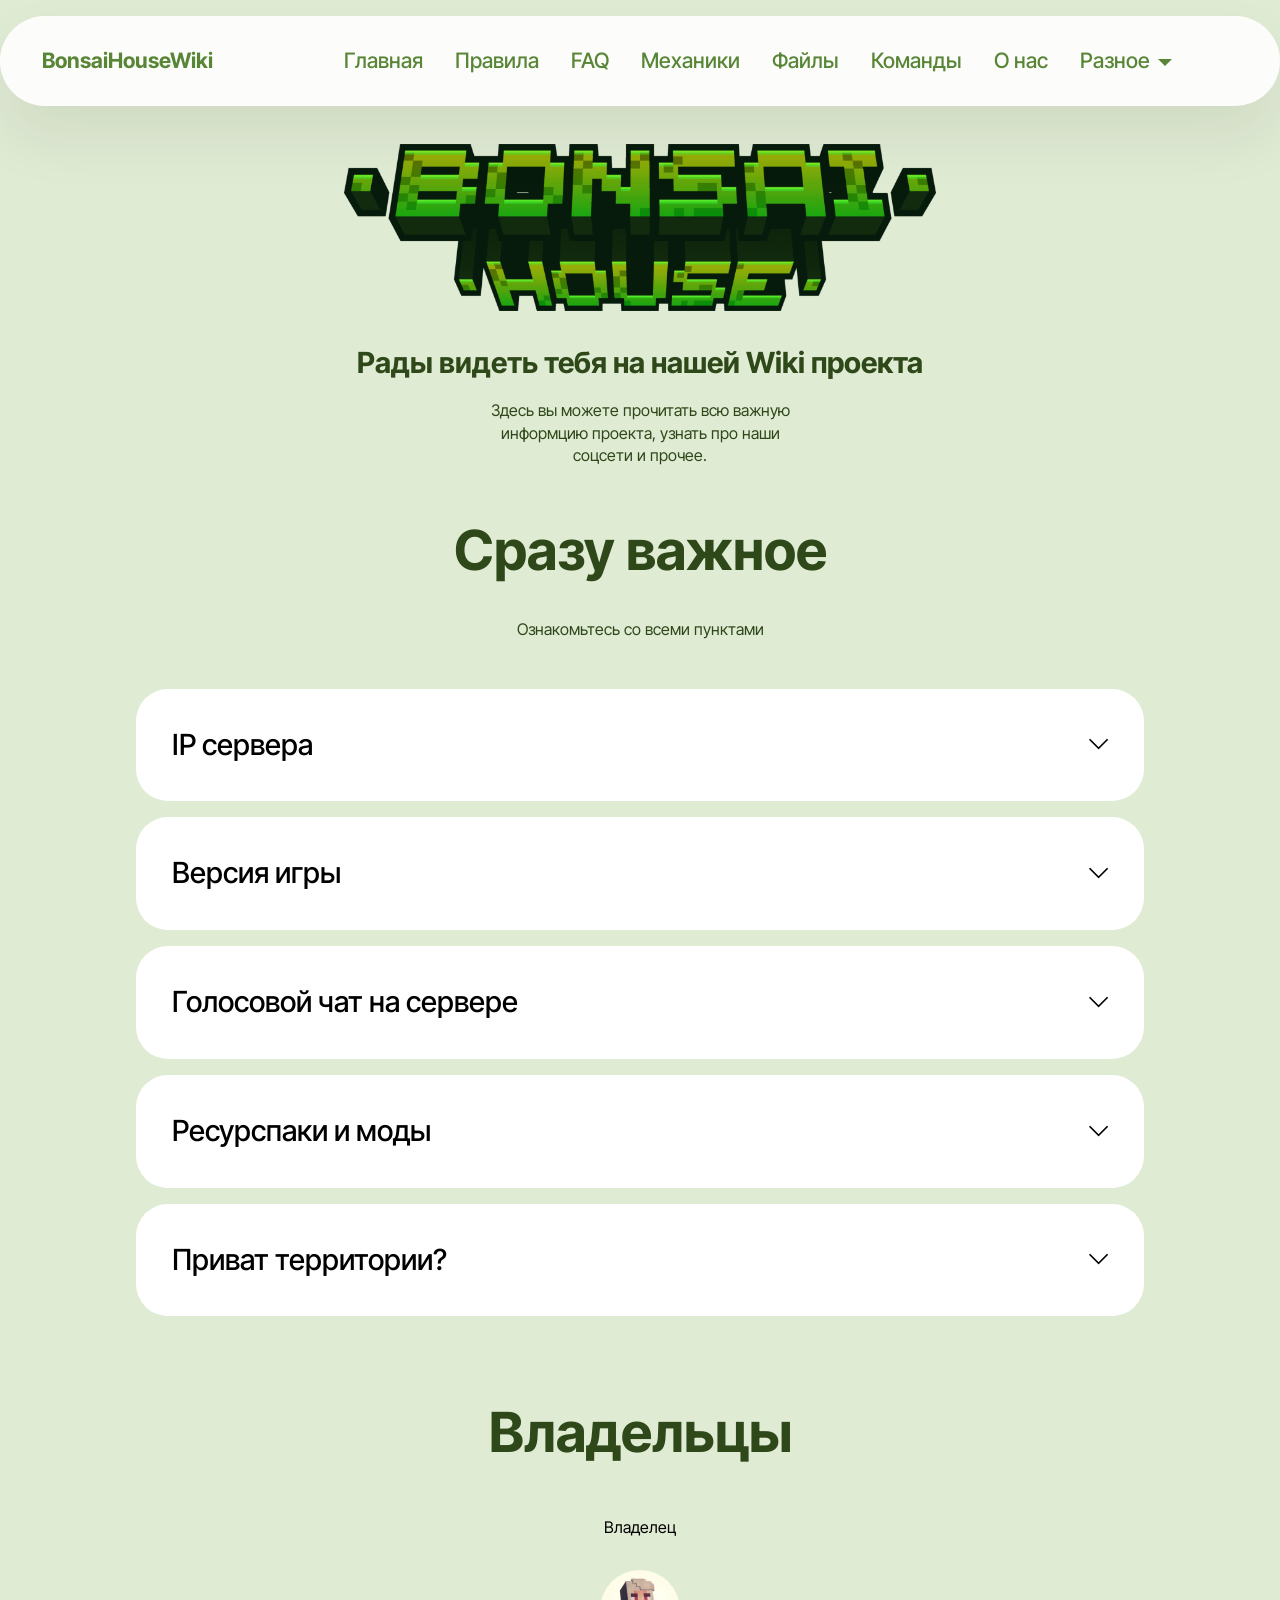
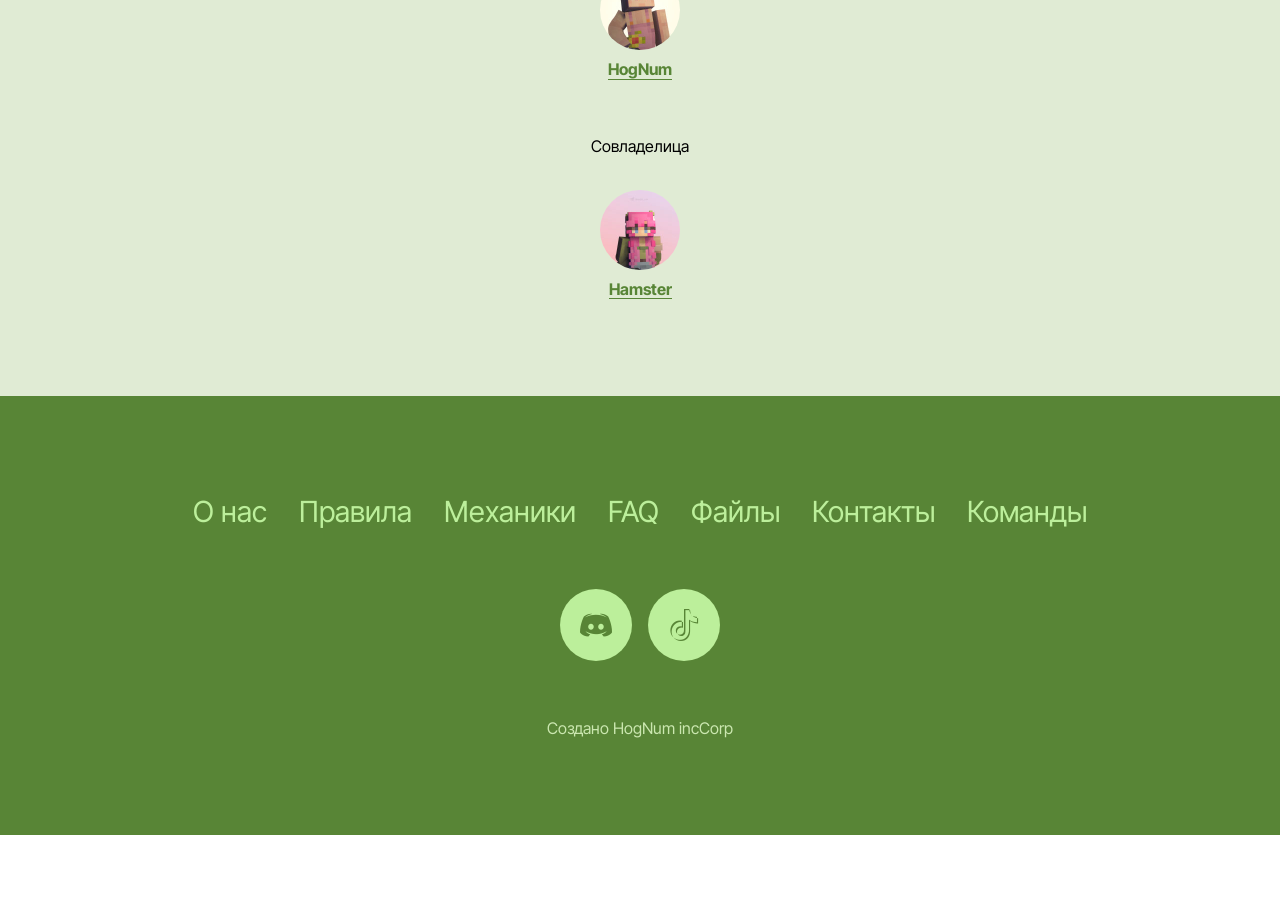
==== index.html @ 25e464c4 "Add files via upload Сайт версия 3.0" ====
<!DOCTYPE html>
<html  >
<head>
  <!-- Site made with Mobirise Website Builder v6.1.12, https://mobirise.com -->
  <meta charset="UTF-8">
  <meta http-equiv="X-UA-Compatible" content="IE=edge">
  <meta name="generator" content="Mobirise v6.1.12, mobirise.com">
  <meta name="viewport" content="width=device-width, initial-scale=1, minimum-scale=1">
  <link rel="shortcut icon" href="assets/images/bh20server20logo-128x128.png" type="image/x-icon">
  <meta name="description" content="">
  
  
  <title>Home</title>
  <link rel="stylesheet" href="assets/web/assets/mobirise-icons2/mobirise2.css">
  <link rel="stylesheet" href="assets/bootstrap/css/bootstrap.min.css">
  <link rel="stylesheet" href="assets/animatecss/animate.css">
  <link rel="stylesheet" href="assets/dropdown/css/style.css">
  <link rel="stylesheet" href="assets/socicon/css/styles.css">
  <link rel="stylesheet" href="assets/theme/css/style.css">
  <link rel="preload" href="https://fonts.googleapis.com/css?family=Inter+Tight:100,200,300,400,500,600,700,800,900,100i,200i,300i,400i,500i,600i,700i,800i,900i&display=swap" as="style" onload="this.onload=null;this.rel='stylesheet'">
  <noscript><link rel="stylesheet" href="https://fonts.googleapis.com/css?family=Inter+Tight:100,200,300,400,500,600,700,800,900,100i,200i,300i,400i,500i,600i,700i,800i,900i&display=swap"></noscript>
  <link rel="preload" as="style" href="assets/mobirise/css/mbr-additional.css?v=e9qhXJ"><link rel="stylesheet" href="assets/mobirise/css/mbr-additional.css?v=e9qhXJ" type="text/css">

  
  
  
</head>
<body>
  
  <section data-bs-version="5.1" class="menu menu2 cid-tJS6tZXiPa" once="menu" id="menu02-0">
	

	<nav class="navbar navbar-dropdown navbar-fixed-top navbar-expand-lg">
		<div class="container">
			<div class="navbar-brand">
				
				<span class="navbar-caption-wrap"><a class="navbar-caption text-primary display-4" href="index.html#header05-1">BonsaiHouseWiki</a></span>
			</div>
			<button class="navbar-toggler" type="button" data-toggle="collapse" data-bs-toggle="collapse" data-target="#navbarSupportedContent" data-bs-target="#navbarSupportedContent" aria-controls="navbarNavAltMarkup" aria-expanded="false" aria-label="Toggle navigation">
				<div class="hamburger">
					<span></span>
					<span></span>
					<span></span>
					<span></span>
				</div>
			</button>
			<div class="collapse navbar-collapse" id="navbarSupportedContent">
				<ul class="navbar-nav nav-dropdown nav-right" data-app-modern-menu="true"><li class="nav-item">
						<a class="nav-link link text-primary display-4" href="index.html">Главная</a>
					</li><li class="nav-item"><a class="nav-link link text-primary display-4" href="page1.html">Правила</a></li><li class="nav-item"><a class="nav-link link text-primary display-4" href="page5.html">FAQ</a></li><li class="nav-item"><a class="nav-link link text-primary display-4" href="page8.html">Механики</a></li><li class="nav-item"><a class="nav-link link text-primary display-4" href="page4.html">Файлы</a></li><li class="nav-item"><a class="nav-link link text-primary display-4" href="page7.html">Команды</a></li><li class="nav-item"><a class="nav-link link text-primary display-4" href="page2.html">О нас</a></li><li class="nav-item dropdown"><a class="nav-link link text-primary dropdown-toggle display-4" href="page2.html" data-toggle="dropdown-submenu" data-bs-toggle="dropdown" data-bs-auto-close="outside" aria-expanded="false">Разное</a><div class="dropdown-menu" aria-labelledby="dropdown-674"><a class="text-primary dropdown-item display-4" href="page9.html">Инструкции</a><a class="text-primary dropdown-item display-4" href="page2.html#clients03-3t">Администрация</a></div></li></ul>
				
				
			</div>
		</div>
	</nav>
</section>

<section data-bs-version="5.1" class="image01 cid-voXVeNyEOQ" id="image01-27">
  

  
  

  <div class="container">
    <div class="row justify-content-center">
      <div class="col-12 col-lg-6">
        <div class="image-wrapper mb-4">
          <img class="w-100" src="assets/images/2minecraft-title-1916x539.png" alt="Mobirise Website Builder">
        </div>
        <h4 class="mbr-description mbr-fonts-style mb-3 align-center display-5">
          <strong>Рады видеть тебя на нашей Wiki проекта</strong></h4>
        <p class="mbr-description mbr-fonts-style mb-0 align-center display-7">Здесь вы можете прочитать всю важную<br>информцию проекта, узнать про наши<br>соцсети и прочее.</p>
      </div>
    </div>
  </div>
</section>

<section data-bs-version="5.1" class="list1 cid-voXYqlZbqD" id="list01-2i">	
    
	
	<div class="container">
		<div class="row justify-content-center">
			<div class="col-12 col-md-12 col-lg-10 m-auto">
				<div class="content">
					<div class="row justify-content-center mb-5">
						<div class="col-12 content-head">
							<div class="mbr-section-head">
								<h4 class="mbr-section-title mbr-fonts-style align-center mb-0 display-2">
									<strong>Сразу важное</strong></h4>
								<h5 class="mbr-section-subtitle mbr-fonts-style align-center mt-4 mb-0 display-7">
									Ознакомьтесь со всеми пунктами</h5>
							</div>
						</div>
					</div>
					<div id="bootstrap-accordion_2" class="panel-group accordionStyles accordion" role="tablist" aria-multiselectable="true">
						<div class="card">
							<div class="card-header" role="tab" id="headingOne">
								<a role="button" class="panel-title collapsed" data-toggle="collapse" data-bs-toggle="collapse" data-core="" href="#collapse1_2" aria-expanded="false" aria-controls="collapse1">
									<h6 class="panel-title-edit mbr-semibold mbr-fonts-style mb-0 display-5">IP сервера</h6>
									<span class="sign mbr-iconfont mobi-mbri-arrow-down"></span>
								</a>
							</div>
							<div id="collapse1_2" class="panel-collapse noScroll collapse" role="tabpanel" aria-labelledby="headingOne" data-parent="#accordion" data-bs-parent="#bootstrap-accordion_2">
								<div class="panel-body">
									<p class="mbr-fonts-style panel-text display-7">bonsai.vanilla.house<br>bonsai.vanilla.cool<br><br>У нас один игровой сервер, но для него есть несколько айпи с разными типами подключения, используйте тот который будет работать у вас.</p>
								</div>
							</div>
						</div>
						<div class="card">
							<div class="card-header" role="tab" id="headingOne">
								<a role="button" class="panel-title collapsed" data-toggle="collapse" data-bs-toggle="collapse" data-core="" href="#collapse2_2" aria-expanded="false" aria-controls="collapse2">
									<h6 class="panel-title-edit mbr-semibold mbr-fonts-style mb-0 display-5">
										Версия игры<br></h6>
									<span class="sign mbr-iconfont mobi-mbri-arrow-down"></span>
								</a>
							</div>
							<div id="collapse2_2" class="panel-collapse noScroll collapse" role="tabpanel" aria-labelledby="headingOne" data-parent="#accordion" data-bs-parent="#bootstrap-accordion_2">
								<div class="panel-body">
									<p class="mbr-fonts-style panel-text display-7">Java 1.21.11<br>Только java издание игры, играть с bedrock <strong>нельзя.</strong></p>
								</div>
							</div>
						</div>
						<div class="card">
							<div class="card-header" role="tab" id="headingOne">
								<a role="button" class="panel-title collapsed" data-toggle="collapse" data-bs-toggle="collapse" data-core="" href="#collapse3_2" aria-expanded="false" aria-controls="collapse3">
									<h6 class="panel-title-edit mbr-semibold mbr-fonts-style mb-0 display-5">Голосовой чат на сервере</h6>
									<span class="sign mbr-iconfont mobi-mbri-arrow-down"></span>
								</a>
							</div>
							<div id="collapse3_2" class="panel-collapse noScroll collapse" role="tabpanel" aria-labelledby="headingOne" data-parent="#accordion" data-bs-parent="#bootstrap-accordion_2">
								<div class="panel-body">
									<p class="mbr-fonts-style panel-text display-7">PlasmoVoice мод – <a href="page4.html" class="text-primary">Установить его можно в на странице файлы</a><br>Он не обязателен, но позволит слушать кастомные пластинки.</p>
								</div>
							</div>
						</div>
						<div class="card">
							<div class="card-header" role="tab" id="headingOne">
								<a role="button" class="panel-title collapsed" data-toggle="collapse" data-bs-toggle="collapse" data-core="" href="#collapse4_2" aria-expanded="false" aria-controls="collapse4">
									<h6 class="panel-title-edit mbr-semibold mbr-fonts-style mb-0 display-5">
										Ресурспаки и моды</h6>
									<span class="sign mbr-iconfont mobi-mbri-arrow-down"></span>
								</a>
							</div>
							<div id="collapse4_2" class="panel-collapse noScroll collapse" role="tabpanel" aria-labelledby="headingOne" data-parent="#accordion" data-bs-parent="#bootstrap-accordion_2">
								<div class="panel-body">
									<p class="mbr-fonts-style panel-text display-7"><a href="page4.html" class="text-primary">Обязательные ресурспаки и моды для их работы вы должны скачать из темы файлы.</a><br>Подробнее можете узнать в <a href="page5.html" class="text-primary">FAQ</a></p>
								</div>
							</div>
						</div>
						<div class="card">
							<div class="card-header" role="tab" id="headingOne">
								<a role="button" class="panel-title collapsed" data-toggle="collapse" data-bs-toggle="collapse" data-core="" href="#collapse5_2" aria-expanded="false" aria-controls="collapse5">
									<h6 class="panel-title-edit mbr-semibold mbr-fonts-style mb-0 display-5">Приват территории?<br></h6>
									<span class="sign mbr-iconfont mobi-mbri-arrow-down"></span>
								</a>
							</div>
							<div id="collapse5_2" class="panel-collapse noScroll collapse" role="tabpanel" aria-labelledby="headingOne" data-parent="#accordion" data-bs-parent="#bootstrap-accordion_2">
								<div class="panel-body">
									<p class="mbr-fonts-style panel-text display-7">У нас нет приватов, только обозначение территории за игроком.</p>
								</div>
							</div>
						</div>
						
					</div>
				</div>
			</div>
		</div>
	</div>
</section>

<section data-bs-version="5.1" class="people05 cid-voXJGdD9NG" id="people05-1s">
	

	
	
	<div class="container">
		<div class="row mb-5 justify-content-center">
			<div class="col-12 mb-0 content-head">
				<h3 class="mbr-section-title mbr-fonts-style align-center mb-0 display-2">
					<strong>Владельцы</strong><strong><br></strong></h3>
				
			</div>
		</div>
		<div class="row">
			<div class="item features-without-image col-12 col-md-6 col-lg-12 active">
				<div class="item-wrapper">
					<div class="card-box align-left">
						<p class="card-text mbr-fonts-style display-7">Владелец</p>
						<div class="img-wrapper mt-4 mb-2">
							<a href="https://t.me/HogNum"><img src="assets/images/img-4016-160x160.jpg" alt="" data-slide-to="0" data-bs-slide-to="0"></a>
						</div>
						<h5 class="card-title mbr-fonts-style display-7"><strong><a href="https://t.me/HogNum" class="text-primary"><b>HogNum</b></a><br><br></strong></h5>
					</div>
				</div>
			</div><div class="item features-without-image col-12 col-md-6 col-lg-12">
				<div class="item-wrapper">
					<div class="card-box align-left">
						<p class="card-text mbr-fonts-style display-7">Совладелица</p>
						<div class="img-wrapper mt-4 mb-2">
							<a href="https://t.me/hamster_ivet"><img src="assets/images/img-4017-160x160.jpg" data-slide-to="1" data-bs-slide-to="1" alt=""></a>
						</div>
						<h5 class="card-title mbr-fonts-style display-7"><a href="https://t.me/hamster_ivet" class="text-primary"><strong>Hamster</strong></a></h5>
					</div>
				</div>
			</div>
			
			
			
			
			
		</div>
	</div>
</section>

<section data-bs-version="5.1" class="footer3 cid-vp3wb460pK" once="footers" id="footer03-3l">

        

    

    <div class="container">
        <div class="row">
            <div class="row-links">
                <ul class="header-menu">
                  
                  
                  
                  
                <li class="header-menu-item mbr-fonts-style display-5"><a href="page2.html" class="text-warning">О нас</a></li><li class="header-menu-item mbr-fonts-style display-5"><a href="page1.html" class="text-warning">Правила</a></li><li class="header-menu-item mbr-fonts-style display-5"><a href="page8.html#features026-31" class="text-warning text-primary">Механики</a></li><li class="header-menu-item mbr-fonts-style display-5"><a href="page5.html" class="text-warning">FAQ</a></li><li class="header-menu-item mbr-fonts-style display-5"><a href="page4.html" class="text-warning">Файлы</a></li><li class="header-menu-item mbr-fonts-style display-5"><a href="page3.html" class="text-warning">Контакты</a></li><li class="header-menu-item mbr-fonts-style display-5"><a href="page7.html" class="text-warning">Команды</a></li></ul>
              </div>

            <div class="col-12 mt-4">
                <div class="social-row">
                    <div class="soc-item">
                        <a href="https://discord.gg/Snaqmue5zH" target="_blank">
                            <span class="mbr-iconfont display-7 socicon-discord socicon"></span>
                        </a>
                    </div>
                    <div class="soc-item">
                        <a href="https://www.tiktok.com/@bonsai_house_mine?_r=1&_t=ZS-97tULCpdJ8W" target="_blank">
                            <span class="mbr-iconfont socicon-tiktok socicon"></span>
                        </a>
                    </div>
                    
                    
                    
                </div>
            </div>
            <div class="col-12 mt-5">
                <p class="mbr-fonts-style copyright display-7">Создано HogNum incCorp</p>
            </div>
        </div>
    </div>
</section><section class="display-7" style="padding: 0;align-items: center;justify-content: center;flex-wrap: wrap;    align-content: center;display: flex;position: relative;height: 4rem;"><a href="https://mobiri.se/4938904" style="flex: 1 1;height: 4rem;position: absolute;width: 100%;z-index: 1;"><img alt="" style="height: 4rem;" src="[data-uri]"></a><p style="margin: 0;text-align: center;" class="display-7">&#8204;</p><a style="z-index:1" href="https://mobirise.com/builder/ai-website-maker.html">Best AI Website Maker</a></section><script src="assets/bootstrap/js/bootstrap.bundle.min.js"></script>  <script src="assets/smoothscroll/smooth-scroll.js"></script>  <script src="assets/ytplayer/index.js"></script>  <script src="assets/dropdown/js/navbar-dropdown.js"></script>  <script src="assets/mbr-switch-arrow/mbr-switch-arrow.js"></script>  <script src="assets/theme/js/script.js"></script>  
  
  
 <div id="scrollToTop" class="scrollToTop mbr-arrow-up"><a style="text-align: center;"><i class="mbr-arrow-up-icon mbr-arrow-up-icon-cm cm-icon cm-icon-smallarrow-up"></i></a></div>
    <input name="animation" type="hidden">
  </body>
</html>
---- assets/web/assets/mobirise-icons2/mobirise2.css ----
@font-face {
  font-family: 'Moririse2';
  font-display: swap;
  src:  url('mobirise2.eot?f2bix4');
  src:  url('mobirise2.eot?f2bix4#iefix') format('embedded-opentype'),
    url('mobirise2.woff2?f2bix4') format('woff2'),
    url('mobirise2.woff?f2bix4') format('woff'),
    url('mobirise2.ttf?f2bix4') format('truetype'),
    url('mobirise2.svg?f2bix4#mobirise2') format('svg');
  font-weight: normal;
  font-style: normal;
}

[class^="mobi-"], [class*=" mobi-"] {
  /* use !important to prevent issues with browser extensions that change fonts */
  font-family: 'Moririse2' !important;
  speak: none;
  font-style: normal;
  font-weight: normal;
  font-variant: normal;
  text-transform: none;
  line-height: 1;

  /* Better Font Rendering =========== */
  -webkit-font-smoothing: antialiased;
  -moz-osx-font-smoothing: grayscale;
}

.mobi-mbri-add-submenu:before {
  content: "\e900";
}
.mobi-mbri-alert:before {
  content: "\e901";
}
.mobi-mbri-align-center:before {
  content: "\e902";
}
.mobi-mbri-align-justify:before {
  content: "\e903";
}
.mobi-mbri-align-left:before {
  content: "\e904";
}
.mobi-mbri-align-right:before {
  content: "\e905";
}
.mobi-mbri-android:before {
  content: "\e906";
}
.mobi-mbri-apple:before {
  content: "\e907";
}
.mobi-mbri-arrow-down:before {
  content: "\e908";
}
.mobi-mbri-arrow-next:before {
  content: "\e909";
}
.mobi-mbri-arrow-prev:before {
  content: "\e90a";
}
.mobi-mbri-arrow-up:before {
  content: "\e90b";
}
.mobi-mbri-bold:before {
  content: "\e90c";
}
.mobi-mbri-bookmark:before {
  content: "\e90d";
}
.mobi-mbri-bootstrap:before {
  content: "\e90e";
}
.mobi-mbri-briefcase:before {
  content: "\e90f";
}
.mobi-mbri-browse:before {
  content: "\e910";
}
.mobi-mbri-bulleted-list:before {
  content: "\e911";
}
.mobi-mbri-calendar:before {
  content: "\e912";
}
.mobi-mbri-camera:before {
  content: "\e913";
}
.mobi-mbri-cart-add:before {
  content: "\e914";
}
.mobi-mbri-cart-full:before {
  content: "\e915";
}
.mobi-mbri-cash:before {
  content: "\e916";
}
.mobi-mbri-change-style:before {
  content: "\e917";
}
.mobi-mbri-chat:before {
  content: "\e918";
}
.mobi-mbri-clock:before {
  content: "\e919";
}
.mobi-mbri-close:before {
  content: "\e91a";
}
.mobi-mbri-cloud:before {
  content: "\e91b";
}
.mobi-mbri-code:before {
  content: "\e91c";
}
.mobi-mbri-contact-form:before {
  content: "\e91d";
}
.mobi-mbri-credit-card:before {
  content: "\e91e";
}
.mobi-mbri-cursor-click:before {
  content: "\e91f";
}
.mobi-mbri-cust-feedback:before {
  content: "\e920";
}
.mobi-mbri-database:before {
  content: "\e921";
}
.mobi-mbri-delivery:before {
  content: "\e922";
}
.mobi-mbri-desktop:before {
  content: "\e923";
}
.mobi-mbri-devices:before {
  content: "\e924";
}
.mobi-mbri-down:before {
  content: "\e925";
}
.mobi-mbri-download-2:before {
  content: "\e926";
}
.mobi-mbri-download:before {
  content: "\e927";
}
.mobi-mbri-drag-n-drop-2:before {
  content: "\e928";
}
.mobi-mbri-drag-n-drop:before {
  content: "\e929";
}
.mobi-mbri-edit-2:before {
  content: "\e92a";
}
.mobi-mbri-edit:before {
  content: "\e92b";
}
.mobi-mbri-error:before {
  content: "\e92c";
}
.mobi-mbri-extension:before {
  content: "\e92d";
}
.mobi-mbri-features:before {
  content: "\e92e";
}
.mobi-mbri-file:before {
  content: "\e92f";
}
.mobi-mbri-flag:before {
  content: "\e930";
}
.mobi-mbri-folder:before {
  content: "\e931";
}
.mobi-mbri-gift:before {
  content: "\e932";
}
.mobi-mbri-github:before {
  content: "\e933";
}
.mobi-mbri-globe-2:before {
  content: "\e934";
}
.mobi-mbri-globe:before {
  content: "\e935";
}
.mobi-mbri-growing-chart:before {
  content: "\e936";
}
.mobi-mbri-hearth:before {
  content: "\e937";
}
.mobi-mbri-help:before {
  content: "\e938";
}
.mobi-mbri-home:before {
  content: "\e939";
}
.mobi-mbri-hot-cup:before {
  content: "\e93a";
}
.mobi-mbri-idea:before {
  content: "\e93b";
}
.mobi-mbri-image-gallery:before {
  content: "\e93c";
}
.mobi-mbri-image-slider:before {
  content: "\e93d";
}
.mobi-mbri-info:before {
  content: "\e93e";
}
.mobi-mbri-italic:before {
  content: "\e93f";
}
.mobi-mbri-key:before {
  content: "\e940";
}
.mobi-mbri-laptop:before {
  content: "\e941";
}
.mobi-mbri-layers:before {
  content: "\e942";
}
.mobi-mbri-left-right:before {
  content: "\e943";
}
.mobi-mbri-left:before {
  content: "\e944";
}
.mobi-mbri-letter:before {
  content: "\e945";
}
.mobi-mbri-like:before {
  content: "\e946";
}
.mobi-mbri-link:before {
  content: "\e947";
}
.mobi-mbri-lock:before {
  content: "\e948";
}
.mobi-mbri-login:before {
  content: "\e949";
}
.mobi-mbri-logout:before {
  content: "\e94a";
}
.mobi-mbri-magic-stick:before {
  content: "\e94b";
}
.mobi-mbri-map-pin:before {
  content: "\e94c";
}
.mobi-mbri-menu:before {
  content: "\e94d";
}
.mobi-mbri-mobile-2:before {
  content: "\e94e";
}
.mobi-mbri-mobile-horizontal:before {
  content: "\e94f";
}
.mobi-mbri-mobile:before {
  content: "\e950";
}
.mobi-mbri-mobirise:before {
  content: "\e951";
}
.mobi-mbri-more-horizontal:before {
  content: "\e952";
}
.mobi-mbri-more-vertical:before {
  content: "\e953";
}
.mobi-mbri-music:before {
  content: "\e954";
}
.mobi-mbri-new-file:before {
  content: "\e955";
}
.mobi-mbri-numbered-list:before {
  content: "\e956";
}
.mobi-mbri-opened-folder:before {
  content: "\e957";
}
.mobi-mbri-pages:before {
  content: "\e958";
}
.mobi-mbri-paper-plane:before {
  content: "\e959";
}
.mobi-mbri-paperclip:before {
  content: "\e95a";
}
.mobi-mbri-phone:before {
  content: "\e95b";
}
.mobi-mbri-photo:before {
  content: "\e95c";
}
.mobi-mbri-photos:before {
  content: "\e95d";
}
.mobi-mbri-pin:before {
  content: "\e95e";
}
.mobi-mbri-play:before {
  content: "\e95f";
}
.mobi-mbri-plus:before {
  content: "\e960";
}
.mobi-mbri-preview:before {
  content: "\e961";
}
.mobi-mbri-print:before {
  content: "\e962";
}
.mobi-mbri-protect:before {
  content: "\e963";
}
.mobi-mbri-question:before {
  content: "\e964";
}
.mobi-mbri-quote-left:before {
  content: "\e965";
}
.mobi-mbri-quote-right:before {
  content: "\e966";
}
.mobi-mbri-redo:before {
  content: "\e967";
}
.mobi-mbri-refresh:before {
  content: "\e968";
}
.mobi-mbri-responsive-2:before {
  content: "\e969";
}
.mobi-mbri-responsive:before {
  content: "\e96a";
}
.mobi-mbri-right:before {
  content: "\e96b";
}
.mobi-mbri-rocket:before {
  content: "\e96c";
}
.mobi-mbri-sad-face:before {
  content: "\e96d";
}
.mobi-mbri-sale:before {
  content: "\e96e";
}
.mobi-mbri-save:before {
  content: "\e96f";
}
.mobi-mbri-search:before {
  content: "\e970";
}
.mobi-mbri-setting-2:before {
  content: "\e971";
}
.mobi-mbri-setting-3:before {
  content: "\e972";
}
.mobi-mbri-setting:before {
  content: "\e973";
}
.mobi-mbri-share:before {
  content: "\e974";
}
.mobi-mbri-shopping-bag:before {
  content: "\e975";
}
.mobi-mbri-shopping-basket:before {
  content: "\e976";
}
.mobi-mbri-shopping-cart:before {
  content: "\e977";
}
.mobi-mbri-sites:before {
  content: "\e978";
}
.mobi-mbri-smile-face:before {
  content: "\e979";
}
.mobi-mbri-speed:before {
  content: "\e97a";
}
.mobi-mbri-star:before {
  content: "\e97b";
}
.mobi-mbri-success:before {
  content: "\e97c";
}
.mobi-mbri-sun:before {
  content: "\e97d";
}
.mobi-mbri-sun2:before {
  content: "\e97e";
}
.mobi-mbri-tablet-vertical:before {
  content: "\e97f";
}
.mobi-mbri-tablet:before {
  content: "\e980";
}
.mobi-mbri-target:before {
  content: "\e981";
}
.mobi-mbri-timer:before {
  content: "\e982";
}
.mobi-mbri-to-ftp:before {
  content: "\e983";
}
.mobi-mbri-to-local-drive:before {
  content: "\e984";
}
.mobi-mbri-touch-swipe:before {
  content: "\e985";
}
.mobi-mbri-touch:before {
  content: "\e986";
}
.mobi-mbri-trash:before {
  content: "\e987";
}
.mobi-mbri-underline:before {
  content: "\e988";
}
.mobi-mbri-undo:before {
  content: "\e989";
}
.mobi-mbri-unlink:before {
  content: "\e98a";
}
.mobi-mbri-unlock:before {
  content: "\e98b";
}
.mobi-mbri-up-down:before {
  content: "\e98c";
}
.mobi-mbri-up:before {
  content: "\e98d";
}
.mobi-mbri-update:before {
  content: "\e98e";
}
.mobi-mbri-upload-2:before {
  content: "\e98f";
}
.mobi-mbri-upload:before {
  content: "\e990";
}
.mobi-mbri-user-2:before {
  content: "\e991";
}
.mobi-mbri-user:before {
  content: "\e992";
}
.mobi-mbri-users:before {
  content: "\e993";
}
.mobi-mbri-video-play:before {
  content: "\e994";
}
.mobi-mbri-video:before {
  content: "\e995";
}
.mobi-mbri-watch:before {
  content: "\e996";
}
.mobi-mbri-website-theme-2:before {
  content: "\e997";
}
.mobi-mbri-website-theme:before {
  content: "\e998";
}
.mobi-mbri-wifi:before {
  content: "\e999";
}
.mobi-mbri-windows:before {
  content: "\e99a";
}
.mobi-mbri-zoom-in:before {
  content: "\e99b";
}
.mobi-mbri-zoom-out:before {
  content: "\e99c";
}
---- assets/dropdown/css/style.css ----
.navbar-dropdown {
  left: 0;
  padding: 0;
  position: absolute;
  right: 0;
  top: 0;
  transition: all 0.45s ease;
  z-index: 1030;
  background: #282828; }
  .navbar-dropdown .navbar-logo {
    margin-right: 0.8rem;
    transition: margin 0.3s ease-in-out;
    vertical-align: middle; }
    .navbar-dropdown .navbar-logo img {
      height: 3.125rem;
      transition: all 0.3s ease-in-out; }
    .navbar-dropdown .navbar-logo.mbr-iconfont {
      font-size: 3.125rem;
      line-height: 3.125rem; }
  .navbar-dropdown .navbar-caption {
    font-weight: 700;
    white-space: normal;
    vertical-align: -4px;
    line-height: 3.125rem !important; }
    .navbar-dropdown .navbar-caption, .navbar-dropdown .navbar-caption:hover {
      color: inherit;
      text-decoration: none; }
  .navbar-dropdown .mbr-iconfont + .navbar-caption {
    vertical-align: -1px; }
  .navbar-dropdown.navbar-fixed-top {
    position: fixed; }
  .navbar-dropdown .navbar-brand span {
    vertical-align: -4px; }
  .navbar-dropdown.bg-color.transparent {
    background: none; }
  .navbar-dropdown.navbar-short .navbar-brand {
    padding: 0.625rem 0; }
    .navbar-dropdown.navbar-short .navbar-brand span {
      vertical-align: -1px; }
  .navbar-dropdown.navbar-short .navbar-caption {
    line-height: 2.375rem !important;
    vertical-align: -2px; }
  .navbar-dropdown.navbar-short .navbar-logo {
    margin-right: 0.5rem; }
    .navbar-dropdown.navbar-short .navbar-logo img {
      height: 2.375rem; }
    .navbar-dropdown.navbar-short .navbar-logo.mbr-iconfont {
      font-size: 2.375rem;
      line-height: 2.375rem; }
  .navbar-dropdown.navbar-short .mbr-table-cell {
    height: 3.625rem; }
  .navbar-dropdown .navbar-close {
    left: 0.6875rem;
    position: fixed;
    top: 0.75rem;
    z-index: 1000; }
  .navbar-dropdown .hamburger-icon {
    content: "";
    display: inline-block;
    vertical-align: middle;
    width: 16px;
    -webkit-box-shadow: 0 -6px 0 1px #282828,0 0 0 1px #282828,0 6px 0 1px #282828;
    -moz-box-shadow: 0 -6px 0 1px #282828,0 0 0 1px #282828,0 6px 0 1px #282828;
    box-shadow: 0 -6px 0 1px #282828,0 0 0 1px #282828,0 6px 0 1px #282828; }

.dropdown-menu .dropdown-toggle[data-toggle="dropdown-submenu"]::after {
  border-bottom: 0.35em solid transparent;
  border-left: 0.35em solid;
  border-right: 0;
  border-top: 0.35em solid transparent;
  margin-left: 0.3rem; }

.dropdown-menu .dropdown-item:focus {
  outline: 0; }

.nav-dropdown {
  font-size: 0.75rem;
  font-weight: 500;
  height: auto !important; }
  .nav-dropdown .nav-btn {
    padding-left: 1rem; }
  .nav-dropdown .link {
    margin: .667em 1.667em;
    font-weight: 500;
    padding: 0;
    transition: color .2s ease-in-out; }
    .nav-dropdown .link.dropdown-toggle {
      margin-right: 2.583em; }
      .nav-dropdown .link.dropdown-toggle::after {
        margin-left: .25rem;
        border-top: 0.35em solid;
        border-right: 0.35em solid transparent;
        border-left: 0.35em solid transparent;
        border-bottom: 0; }
      .nav-dropdown .link.dropdown-toggle[aria-expanded="true"] {
        margin: 0;
        padding: 0.667em 3.263em  0.667em 1.667em; }
  .nav-dropdown .link::after,
  .nav-dropdown .dropdown-item::after {
    color: inherit; }
  .nav-dropdown .btn {
    font-size: 0.75rem;
    font-weight: 700;
    letter-spacing: 0;
    margin-bottom: 0;
    padding-left: 1.25rem;
    padding-right: 1.25rem; }
  .nav-dropdown .dropdown-menu {
    border-radius: 0;
    border: 0;
    left: 0;
    margin: 0;
    padding-bottom: 1.25rem;
    padding-top: 1.25rem;
    position: relative; }
  .nav-dropdown .dropdown-submenu {
    margin-left: 0.125rem;
    top: 0; }
  .nav-dropdown .dropdown-item {
    font-weight: 500;
    line-height: 2;
    padding: 0.3846em 4.615em 0.3846em 1.5385em;
    position: relative;
    transition: color .2s ease-in-out, background-color .2s ease-in-out; }
    .nav-dropdown .dropdown-item::after {
      margin-top: -0.3077em;
      position: absolute;
      right: 1.1538em;
      top: 50%; }
    .nav-dropdown .dropdown-item:focus, .nav-dropdown .dropdown-item:hover {
      background: none; }

@media (max-width: 767px) {
  .nav-dropdown.navbar-toggleable-sm {
    bottom: 0;
    display: none;
    left: 0;
    overflow-x: hidden;
    position: fixed;
    top: 0;
    transform: translateX(-100%);
    -ms-transform: translateX(-100%);
    -webkit-transform: translateX(-100%);
    width: 18.75rem;
    z-index: 999; } }
.nav-dropdown.navbar-toggleable-xl {
  bottom: 0;
  display: none;
  left: 0;
  overflow-x: hidden;
  position: fixed;
  top: 0;
  transform: translateX(-100%);
  -ms-transform: translateX(-100%);
  -webkit-transform: translateX(-100%);
  width: 18.75rem;
  z-index: 999; }

.nav-dropdown-sm {
  display: block !important;
  overflow-x: hidden;
  overflow: auto;
  padding-top: 3.875rem; }
  .nav-dropdown-sm::after {
    content: "";
    display: block;
    height: 3rem;
    width: 100%; }
  .nav-dropdown-sm.collapse.in ~ .navbar-close {
    display: block !important; }
  .nav-dropdown-sm.collapsing, .nav-dropdown-sm.collapse.in {
    transform: translateX(0);
    -ms-transform: translateX(0);
    -webkit-transform: translateX(0);
    transition: all 0.25s ease-out;
    -webkit-transition: all 0.25s ease-out;
    background: #282828; }
  .nav-dropdown-sm.collapsing[aria-expanded="false"] {
    transform: translateX(-100%);
    -ms-transform: translateX(-100%);
    -webkit-transform: translateX(-100%); }
  .nav-dropdown-sm .nav-item {
    display: block;
    margin-left: 0 !important;
    padding-left: 0; }
  .nav-dropdown-sm .link,
  .nav-dropdown-sm .dropdown-item {
    border-top: 1px dotted rgba(255, 255, 255, 0.1);
    font-size: 0.8125rem;
    line-height: 1.6;
    margin: 0 !important;
    padding: 0.875rem 2.4rem 0.875rem 1.5625rem !important;
    position: relative;
    white-space: normal; }
    .nav-dropdown-sm .link:focus, .nav-dropdown-sm .link:hover,
    .nav-dropdown-sm .dropdown-item:focus,
    .nav-dropdown-sm .dropdown-item:hover {
      background: rgba(0, 0, 0, 0.2) !important;
      color: #c0a375; }
  .nav-dropdown-sm .nav-btn {
    position: relative;
    padding: 1.5625rem 1.5625rem 0 1.5625rem; }
    .nav-dropdown-sm .nav-btn::before {
      border-top: 1px dotted rgba(255, 255, 255, 0.1);
      content: "";
      left: 0;
      position: absolute;
      top: 0;
      width: 100%; }
    .nav-dropdown-sm .nav-btn + .nav-btn {
      padding-top: 0.625rem; }
      .nav-dropdown-sm .nav-btn + .nav-btn::before {
        display: none; }
  .nav-dropdown-sm .btn {
    padding: 0.625rem 0; }
  .nav-dropdown-sm .dropdown-toggle[data-toggle="dropdown-submenu"]::after {
    margin-left: .25rem;
    border-top: 0.35em solid;
    border-right: 0.35em solid transparent;
    border-left: 0.35em solid transparent;
    border-bottom: 0; }
  .nav-dropdown-sm .dropdown-toggle[data-toggle="dropdown-submenu"][aria-expanded="true"]::after {
    border-top: 0;
    border-right: 0.35em solid transparent;
    border-left: 0.35em solid transparent;
    border-bottom: 0.35em solid; }
  .nav-dropdown-sm .dropdown-menu {
    margin: 0;
    padding: 0;
    position: relative;
    top: 0;
    left: 0;
    width: 100%;
    border: 0;
    float: none;
    border-radius: 0;
    background: none; }
  .nav-dropdown-sm .dropdown-submenu {
    left: 100%;
    margin-left: 0.125rem;
    margin-top: -1.25rem;
    top: 0; }

.navbar-toggleable-sm .nav-dropdown .dropdown-menu {
  position: absolute; }

.navbar-toggleable-sm .nav-dropdown .dropdown-submenu {
  left: 100%;
  margin-left: 0.125rem;
  margin-top: -1.25rem;
  top: 0; }

.navbar-toggleable-sm.opened .nav-dropdown .dropdown-menu {
  position: relative; }

.navbar-toggleable-sm.opened .nav-dropdown .dropdown-submenu {
  left: 0;
  margin-left: 00rem;
  margin-top: 0rem;
  top: 0; }

.is-builder .nav-dropdown.collapsing {
  transition: none !important; }
---- assets/socicon/css/styles.css ----
@charset "UTF-8";

@font-face {
  font-family: 'Socicon';
  src:  url('../fonts/socicon.eot');
  src:  url('../fonts/socicon.eot?#iefix') format('embedded-opentype'),
    url('../fonts/socicon.woff2') format('woff2'),
    url('../fonts/socicon.ttf') format('truetype'),
    url('../fonts/socicon.woff') format('woff'),
    url('../fonts/socicon.svg#socicon') format('svg');
  font-weight: normal;
  font-style: normal;
  font-display: swap;
}

[data-icon]:before {
  font-family: "socicon" !important;
  content: attr(data-icon);
  font-style: normal !important;
  font-weight: normal !important;
  font-variant: normal !important;
  text-transform: none !important;
  speak: none;
  line-height: 1;
  -webkit-font-smoothing: antialiased;
  -moz-osx-font-smoothing: grayscale;
}

[class^="socicon-"], [class*=" socicon-"] {
  /* use !important to prevent issues with browser extensions that change fonts */
  font-family: 'Socicon' !important;
  speak: none;
  font-style: normal;
  font-weight: normal;
  font-variant: normal;
  text-transform: none;
  line-height: 1;

  /* Better Font Rendering =========== */
  -webkit-font-smoothing: antialiased;
  -moz-osx-font-smoothing: grayscale;
}

.socicon-500px:before {
  content: "\e000";
}
.socicon-8tracks:before {
  content: "\e001";
}
.socicon-airbnb:before {
  content: "\e002";
}
.socicon-alliance:before {
  content: "\e003";
}
.socicon-amazon:before {
  content: "\e004";
}
.socicon-amplement:before {
  content: "\e005";
}
.socicon-android:before {
  content: "\e006";
}
.socicon-angellist:before {
  content: "\e007";
}
.socicon-apple:before {
  content: "\e008";
}
.socicon-appnet:before {
  content: "\e009";
}
.socicon-baidu:before {
  content: "\e00a";
}
.socicon-bandcamp:before {
  content: "\e00b";
}
.socicon-battlenet:before {
  content: "\e00c";
}
.socicon-mixer:before {
  content: "\e00d";
}
.socicon-bebee:before {
  content: "\e00e";
}
.socicon-bebo:before {
  content: "\e00f";
}
.socicon-behance:before {
  content: "\e010";
}
.socicon-blizzard:before {
  content: "\e011";
}
.socicon-blogger:before {
  content: "\e012";
}
.socicon-buffer:before {
  content: "\e013";
}
.socicon-chrome:before {
  content: "\e014";
}
.socicon-coderwall:before {
  content: "\e015";
}
.socicon-curse:before {
  content: "\e016";
}
.socicon-dailymotion:before {
  content: "\e017";
}
.socicon-deezer:before {
  content: "\e018";
}
.socicon-delicious:before {
  content: "\e019";
}
.socicon-deviantart:before {
  content: "\e01a";
}
.socicon-diablo:before {
  content: "\e01b";
}
.socicon-digg:before {
  content: "\e01c";
}
.socicon-discord:before {
  content: "\e01d";
}
.socicon-disqus:before {
  content: "\e01e";
}
.socicon-douban:before {
  content: "\e01f";
}
.socicon-draugiem:before {
  content: "\e020";
}
.socicon-dribbble:before {
  content: "\e021";
}
.socicon-drupal:before {
  content: "\e022";
}
.socicon-ebay:before {
  content: "\e023";
}
.socicon-ello:before {
  content: "\e024";
}
.socicon-endomodo:before {
  content: "\e025";
}
.socicon-envato:before {
  content: "\e026";
}
.socicon-etsy:before {
  content: "\e027";
}
.socicon-facebook:before {
  content: "\e028";
}
.socicon-feedburner:before {
  content: "\e029";
}
.socicon-filmweb:before {
  content: "\e02a";
}
.socicon-firefox:before {
  content: "\e02b";
}
.socicon-flattr:before {
  content: "\e02c";
}
.socicon-flickr:before {
  content: "\e02d";
}
.socicon-formulr:before {
  content: "\e02e";
}
.socicon-forrst:before {
  content: "\e02f";
}
.socicon-foursquare:before {
  content: "\e030";
}
.socicon-friendfeed:before {
  content: "\e031";
}
.socicon-github:before {
  content: "\e032";
}
.socicon-goodreads:before {
  content: "\e033";
}
.socicon-google:before {
  content: "\e034";
}
.socicon-googlescholar:before {
  content: "\e035";
}
.socicon-googlegroups:before {
  content: "\e036";
}
.socicon-googlephotos:before {
  content: "\e037";
}
.socicon-googleplus:before {
  content: "\e038";
}
.socicon-grooveshark:before {
  content: "\e039";
}
.socicon-hackerrank:before {
  content: "\e03a";
}
.socicon-hearthstone:before {
  content: "\e03b";
}
.socicon-hellocoton:before {
  content: "\e03c";
}
.socicon-heroes:before {
  content: "\e03d";
}
.socicon-smashcast:before {
  content: "\e03e";
}
.socicon-horde:before {
  content: "\e03f";
}
.socicon-houzz:before {
  content: "\e040";
}
.socicon-icq:before {
  content: "\e041";
}
.socicon-identica:before {
  content: "\e042";
}
.socicon-imdb:before {
  content: "\e043";
}
.socicon-instagram:before {
  content: "\e044";
}
.socicon-issuu:before {
  content: "\e045";
}
.socicon-istock:before {
  content: "\e046";
}
.socicon-itunes:before {
  content: "\e047";
}
.socicon-keybase:before {
  content: "\e048";
}
.socicon-lanyrd:before {
  content: "\e049";
}
.socicon-lastfm:before {
  content: "\e04a";
}
.socicon-line:before {
  content: "\e04b";
}
.socicon-linkedin:before {
  content: "\e04c";
}
.socicon-livejournal:before {
  content: "\e04d";
}
.socicon-lyft:before {
  content: "\e04e";
}
.socicon-macos:before {
  content: "\e04f";
}
.socicon-mail:before {
  content: "\e050";
}
.socicon-medium:before {
  content: "\e051";
}
.socicon-meetup:before {
  content: "\e052";
}
.socicon-mixcloud:before {
  content: "\e053";
}
.socicon-modelmayhem:before {
  content: "\e054";
}
.socicon-mumble:before {
  content: "\e055";
}
.socicon-myspace:before {
  content: "\e056";
}
.socicon-newsvine:before {
  content: "\e057";
}
.socicon-nintendo:before {
  content: "\e058";
}
.socicon-npm:before {
  content: "\e059";
}
.socicon-odnoklassniki:before {
  content: "\e05a";
}
.socicon-openid:before {
  content: "\e05b";
}
.socicon-opera:before {
  content: "\e05c";
}
.socicon-outlook:before {
  content: "\e05d";
}
.socicon-overwatch:before {
  content: "\e05e";
}
.socicon-patreon:before {
  content: "\e05f";
}
.socicon-paypal:before {
  content: "\e060";
}
.socicon-periscope:before {
  content: "\e061";
}
.socicon-persona:before {
  content: "\e062";
}
.socicon-pinterest:before {
  content: "\e063";
}
.socicon-play:before {
  content: "\e064";
}
.socicon-player:before {
  content: "\e065";
}
.socicon-playstation:before {
  content: "\e066";
}
.socicon-pocket:before {
  content: "\e067";
}
.socicon-qq:before {
  content: "\e068";
}
.socicon-quora:before {
  content: "\e069";
}
.socicon-raidcall:before {
  content: "\e06a";
}
.socicon-ravelry:before {
  content: "\e06b";
}
.socicon-reddit:before {
  content: "\e06c";
}
.socicon-renren:before {
  content: "\e06d";
}
.socicon-researchgate:before {
  content: "\e06e";
}
.socicon-residentadvisor:before {
  content: "\e06f";
}
.socicon-reverbnation:before {
  content: "\e070";
}
.socicon-rss:before {
  content: "\e071";
}
.socicon-sharethis:before {
  content: "\e072";
}
.socicon-skype:before {
  content: "\e073";
}
.socicon-slideshare:before {
  content: "\e074";
}
.socicon-smugmug:before {
  content: "\e075";
}
.socicon-snapchat:before {
  content: "\e076";
}
.socicon-songkick:before {
  content: "\e077";
}
.socicon-soundcloud:before {
  content: "\e078";
}
.socicon-spotify:before {
  content: "\e079";
}
.socicon-stackexchange:before {
  content: "\e07a";
}
.socicon-stackoverflow:before {
  content: "\e07b";
}
.socicon-starcraft:before {
  content: "\e07c";
}
.socicon-stayfriends:before {
  content: "\e07d";
}
.socicon-steam:before {
  content: "\e07e";
}
.socicon-storehouse:before {
  content: "\e07f";
}
.socicon-strava:before {
  content: "\e080";
}
.socicon-streamjar:before {
  content: "\e081";
}
.socicon-stumbleupon:before {
  content: "\e082";
}
.socicon-swarm:before {
  content: "\e083";
}
.socicon-teamspeak:before {
  content: "\e084";
}
.socicon-teamviewer:before {
  content: "\e085";
}
.socicon-technorati:before {
  content: "\e086";
}
.socicon-telegram:before {
  content: "\e087";
}
.socicon-tripadvisor:before {
  content: "\e088";
}
.socicon-tripit:before {
  content: "\e089";
}
.socicon-triplej:before {
  content: "\e08a";
}
.socicon-tumblr:before {
  content: "\e08b";
}
.socicon-twitch:before {
  content: "\e08c";
}
.socicon-twitter:before {
  content: "\e08d";
}
.socicon-uber:before {
  content: "\e08e";
}
.socicon-ventrilo:before {
  content: "\e08f";
}
.socicon-viadeo:before {
  content: "\e090";
}
.socicon-viber:before {
  content: "\e091";
}
.socicon-viewbug:before {
  content: "\e092";
}
.socicon-vimeo:before {
  content: "\e093";
}
.socicon-vine:before {
  content: "\e094";
}
.socicon-vkontakte:before {
  content: "\e095";
}
.socicon-warcraft:before {
  content: "\e096";
}
.socicon-wechat:before {
  content: "\e097";
}
.socicon-weibo:before {
  content: "\e098";
}
.socicon-whatsapp:before {
  content: "\e099";
}
.socicon-wikipedia:before {
  content: "\e09a";
}
.socicon-windows:before {
  content: "\e09b";
}
.socicon-wordpress:before {
  content: "\e09c";
}
.socicon-wykop:before {
  content: "\e09d";
}
.socicon-xbox:before {
  content: "\e09e";
}
.socicon-xing:before {
  content: "\e09f";
}
.socicon-yahoo:before {
  content: "\e0a0";
}
.socicon-yammer:before {
  content: "\e0a1";
}
.socicon-yandex:before {
  content: "\e0a2";
}
.socicon-yelp:before {
  content: "\e0a3";
}
.socicon-younow:before {
  content: "\e0a4";
}
.socicon-youtube:before {
  content: "\e0a5";
}
.socicon-zapier:before {
  content: "\e0a6";
}
.socicon-zerply:before {
  content: "\e0a7";
}
.socicon-zomato:before {
  content: "\e0a8";
}
.socicon-zynga:before {
  content: "\e0a9";
}
.socicon-bluesky:before {
  content: "\e0aa";
}
.socicon-threads:before {
  content: "\e0ab";
}
.socicon-spreadshirt:before {
  content: "\e901";
}
.socicon-gamejolt:before {
  content: "\e902";
}
.socicon-trello:before {
  content: "\e903";
}
.socicon-tunein:before {
  content: "\e904";
}
.socicon-bloglovin:before {
  content: "\e905";
}
.socicon-gamewisp:before {
  content: "\e906";
}
.socicon-messenger:before {
  content: "\e907";
}
.socicon-pandora:before {
  content: "\e908";
}
.socicon-augment:before {
  content: "\e909";
}
.socicon-bitbucket:before {
  content: "\e90a";
}
.socicon-fyuse:before {
  content: "\e90b";
}
.socicon-yt-gaming:before {
  content: "\e90c";
}
.socicon-sketchfab:before {
  content: "\e90d";
}
.socicon-mobcrush:before {
  content: "\e90e";
}
.socicon-microsoft:before {
  content: "\e90f";
}
.socicon-realtor:before {
  content: "\e910";
}
.socicon-tidal:before {
  content: "\e911";
}
.socicon-qobuz:before {
  content: "\e912";
}
.socicon-natgeo:before {
  content: "\e913";
}
.socicon-mastodon:before {
  content: "\e914";
}
.socicon-unsplash:before {
  content: "\e915";
}
.socicon-homeadvisor:before {
  content: "\e916";
}
.socicon-angieslist:before {
  content: "\e917";
}
.socicon-codepen:before {
  content: "\e918";
}
.socicon-slack:before {
  content: "\e919";
}
.socicon-openaigym:before {
  content: "\e91a";
}
.socicon-logmein:before {
  content: "\e91b";
}
.socicon-fiverr:before {
  content: "\e91c";
}
.socicon-gotomeeting:before {
  content: "\e91d";
}
.socicon-aliexpress:before {
  content: "\e91e";
}
.socicon-guru:before {
  content: "\e91f";
}
.socicon-appstore:before {
  content: "\e920";
}
.socicon-homes:before {
  content: "\e921";
}
.socicon-zoom:before {
  content: "\e922";
}
.socicon-alibaba:before {
  content: "\e923";
}
.socicon-craigslist:before {
  content: "\e924";
}
.socicon-wix:before {
  content: "\e925";
}
.socicon-redfin:before {
  content: "\e926";
}
.socicon-googlecalendar:before {
  content: "\e927";
}
.socicon-shopify:before {
  content: "\e928";
}
.socicon-freelancer:before {
  content: "\e929";
}
.socicon-seedrs:before {
  content: "\e92a";
}
.socicon-bing:before {
  content: "\e92b";
}
.socicon-doodle:before {
  content: "\e92c";
}
.socicon-bonanza:before {
  content: "\e92d";
}
.socicon-squarespace:before {
  content: "\e92e";
}
.socicon-toptal:before {
  content: "\e92f";
}
.socicon-gust:before {
  content: "\e930";
}
.socicon-ask:before {
  content: "\e931";
}
.socicon-trulia:before {
  content: "\e932";
}
.socicon-loomly:before {
  content: "\e933";
}
.socicon-ghost:before {
  content: "\e934";
}
.socicon-upwork:before {
  content: "\e935";
}
.socicon-fundable:before {
  content: "\e936";
}
.socicon-booking:before {
  content: "\e937";
}
.socicon-googlemaps:before {
  content: "\e938";
}
.socicon-zillow:before {
  content: "\e939";
}
.socicon-niconico:before {
  content: "\e93a";
}
.socicon-toneden:before {
  content: "\e93b";
}
.socicon-crunchbase:before {
  content: "\e93c";
}
.socicon-homefy:before {
  content: "\e93d";
}
.socicon-calendly:before {
  content: "\e93e";
}
.socicon-livemaster:before {
  content: "\e93f";
}
.socicon-udemy:before {
  content: "\e940";
}
.socicon-codered:before {
  content: "\e941";
}
.socicon-origin:before {
  content: "\e942";
}
.socicon-nextdoor:before {
  content: "\e943";
}
.socicon-portfolio:before {
  content: "\e944";
}
.socicon-instructables:before {
  content: "\e945";
}
.socicon-gitlab:before {
  content: "\e946";
}
.socicon-hackernews:before {
  content: "\e947";
}
.socicon-smashwords:before {
  content: "\e948";
}
.socicon-kobo:before {
  content: "\e949";
}
.socicon-bookbub:before {
  content: "\e94a";
}
.socicon-mailru:before {
  content: "\e94b";
}
.socicon-moddb:before {
  content: "\e94c";
}
.socicon-indiedb:before {
  content: "\e94d";
}
.socicon-traxsource:before {
  content: "\e94e";
}
.socicon-gamefor:before {
  content: "\e94f";
}
.socicon-pixiv:before {
  content: "\e950";
}
.socicon-myanimelist:before {
  content: "\e951";
}
.socicon-blackberry:before {
  content: "\e952";
}
.socicon-wickr:before {
  content: "\e953";
}
.socicon-spip:before {
  content: "\e954";
}
.socicon-napster:before {
  content: "\e955";
}
.socicon-beatport:before {
  content: "\e956";
}
.socicon-hackerone:before {
  content: "\e957";
}
.socicon-internet:before {
  content: "\e958";
}
.socicon-ubuntu:before {
  content: "\e959";
}
.socicon-artstation:before {
  content: "\e95a";
}
.socicon-invision:before {
  content: "\e95b";
}
.socicon-torial:before {
  content: "\e95c";
}
.socicon-collectorz:before {
  content: "\e95d";
}
.socicon-seenthis:before {
  content: "\e95e";
}
.socicon-googleplaymusic:before {
  content: "\e95f";
}
.socicon-debian:before {
  content: "\e960";
}
.socicon-filmfreeway:before {
  content: "\e961";
}
.socicon-gnome:before {
  content: "\e962";
}
.socicon-itchio:before {
  content: "\e963";
}
.socicon-jamendo:before {
  content: "\e964";
}
.socicon-mix:before {
  content: "\e965";
}
.socicon-sharepoint:before {
  content: "\e966";
}
.socicon-tinder:before {
  content: "\e967";
}
.socicon-windguru:before {
  content: "\e968";
}
.socicon-cdbaby:before {
  content: "\e969";
}
.socicon-elementaryos:before {
  content: "\e96a";
}
.socicon-stage32:before {
  content: "\e96b";
}
.socicon-tiktok:before {
  content: "\e96c";
}
.socicon-gitter:before {
  content: "\e96d";
}
.socicon-letterboxd:before {
  content: "\e96e";
}
.socicon-threema:before {
  content: "\e96f";
}
.socicon-splice:before {
  content: "\e970";
}
.socicon-metapop:before {
  content: "\e971";
}
.socicon-naver:before {
  content: "\e972";
}
.socicon-remote:before {
  content: "\e973";
}
.socicon-flipboard:before {
  content: "\e974";
}
.socicon-googlehangouts:before {
  content: "\e975";
}
.socicon-dlive:before {
  content: "\e976";
}
.socicon-vsco:before {
  content: "\e977";
}
.socicon-stitcher:before {
  content: "\e978";
}
.socicon-avvo:before {
  content: "\e979";
}
.socicon-redbubble:before {
  content: "\e97a";
}
.socicon-society6:before {
  content: "\e97b";
}
.socicon-zazzle:before {
  content: "\e97c";
}
.socicon-eitaa:before {
  content: "\e97d";
}
.socicon-soroush:before {
  content: "\e97e";
}
.socicon-bale:before {
  content: "\e97f";
}
---- assets/theme/css/style.css ----
@charset "UTF-8";
section {
  background-color: #ffffff;
}

body {
  font-style: normal;
  line-height: 1.5;
  font-weight: 400;
  color: #232323;
  position: relative;
}

button {
  background-color: transparent;
  border-color: transparent;
}

.embla__button,
.carousel-control {
  background-color: #edefea !important;
  opacity: 0.8 !important;
  color: #464845 !important;
  border-color: #edefea !important;
}

.carousel .close,
.modalWindow .close {
  background-color: #edefea !important;
  color: #464845 !important;
  border-color: #edefea !important;
  opacity: 0.8 !important;
}

.carousel .close:hover,
.modalWindow .close:hover {
  opacity: 1 !important;
}

.carousel-indicators li {
  background-color: #edefea !important;
  border: 2px solid #464845 !important;
}

.carousel-indicators li:hover,
.carousel-indicators li:active {
  opacity: 0.8 !important;
}

.embla__button:hover,
.carousel-control:hover {
  background-color: #edefea !important;
  opacity: 1 !important;
}

.modalWindow-video-container {
  height: 80%;
}

section,
.container,
.container-fluid {
  position: relative;
  word-wrap: break-word;
}

a.mbr-iconfont:hover {
  text-decoration: none;
}

.article .lead p,
.article .lead ul,
.article .lead ol,
.article .lead pre,
.article .lead blockquote {
  margin-bottom: 0;
}

a {
  font-style: normal;
  font-weight: 400;
  cursor: pointer;
}
a, a:hover {
  text-decoration: none;
}

.mbr-section-title {
  font-style: normal;
  line-height: 1.3;
}

.mbr-section-subtitle {
  line-height: 1.3;
}

.mbr-text {
  font-style: normal;
  line-height: 1.7;
}

h1,
h2,
h3,
h4,
h5,
h6,
.display-1,
.display-2,
.display-4,
.display-5,
.display-7,
span,
p,
a {
  line-height: 1;
  word-break: break-word;
  word-wrap: break-word;
  font-weight: 400;
}

b,
strong {
  font-weight: bold;
}

input:-webkit-autofill, input:-webkit-autofill:hover, input:-webkit-autofill:focus, input:-webkit-autofill:active {
  transition-delay: 9999s;
  -webkit-transition-property: background-color, color;
  transition-property: background-color, color;
}

textarea[type=hidden] {
  display: none;
}

section {
  background-position: 50% 50%;
  background-repeat: no-repeat;
  background-size: cover;
}
section .mbr-background-video,
section .mbr-background-video-preview {
  position: absolute;
  bottom: 0;
  left: 0;
  right: 0;
  top: 0;
}

.hidden {
  visibility: hidden;
}

.mbr-z-index20 {
  z-index: 20;
}

/*! Base colors */
.mbr-white {
  color: #ffffff;
}

.mbr-black {
  color: #111111;
}

.mbr-bg-white {
  background-color: #ffffff;
}

.mbr-bg-black {
  background-color: #000000;
}

/*! Text-aligns */
.align-left {
  text-align: left;
}

.align-center {
  text-align: center;
}

.align-right {
  text-align: right;
}

/*! Font-weight  */
.mbr-light {
  font-weight: 300;
}

.mbr-regular {
  font-weight: 400;
}

.mbr-semibold {
  font-weight: 500;
}

.mbr-bold {
  font-weight: 700;
}

/*! Media  */
.media-content {
  flex-basis: 100%;
}

.media-container-row {
  display: flex;
  flex-direction: row;
  flex-wrap: wrap;
  justify-content: center;
  align-content: center;
  align-items: start;
}
.media-container-row .media-size-item {
  width: 400px;
}

.media-container-column {
  display: flex;
  flex-direction: column;
  flex-wrap: wrap;
  justify-content: center;
  align-content: center;
  align-items: stretch;
}
.media-container-column > * {
  width: 100%;
}

@media (min-width: 992px) {
  .media-container-row {
    flex-wrap: nowrap;
  }
}
figure {
  margin-bottom: 0;
  overflow: hidden;
}

figure[mbr-media-size] {
  transition: width 0.1s;
}

img,
iframe {
  display: block;
  width: 100%;
}

.card {
  background-color: transparent;
  border: none;
}

.card-box {
  width: 100%;
}

.card-img {
  text-align: center;
  flex-shrink: 0;
  -webkit-flex-shrink: 0;
}

.media {
  max-width: 100%;
  margin: 0 auto;
}

.mbr-figure {
  align-self: center;
}

.media-container > div {
  max-width: 100%;
}

.mbr-figure img,
.card-img img {
  width: 100%;
}

@media (max-width: 991px) {
  .media-size-item {
    width: auto !important;
  }
  .media {
    width: auto;
  }
  .mbr-figure {
    width: 100% !important;
  }
}
/*! Buttons */
.mbr-section-btn {
  margin-left: -0.6rem;
  margin-right: -0.6rem;
  font-size: 0;
}

.btn {
  font-weight: 600;
  border-width: 1px;
  font-style: normal;
  margin: 0.6rem 0.6rem;
  white-space: normal;
  transition: all 0.2s ease-in-out;
  display: inline-flex;
  align-items: center;
  justify-content: center;
  word-break: break-word;
}

.btn-sm {
  font-weight: 600;
  letter-spacing: 0px;
  transition: all 0.3s ease-in-out;
}

.btn-md {
  font-weight: 600;
  letter-spacing: 0px;
  transition: all 0.3s ease-in-out;
}

.btn-lg {
  font-weight: 600;
  letter-spacing: 0px;
  transition: all 0.3s ease-in-out;
}

.btn-form {
  margin: 0;
}
.btn-form:hover {
  cursor: pointer;
}

nav .mbr-section-btn {
  margin-left: 0rem;
  margin-right: 0rem;
}

/*! Btn icon margin */
.btn .mbr-iconfont,
.btn.btn-sm .mbr-iconfont {
  order: 1;
  cursor: pointer;
  margin-left: 0.5rem;
  vertical-align: sub;
}

.btn.btn-md .mbr-iconfont,
.btn.btn-md .mbr-iconfont {
  margin-left: 0.8rem;
}

.mbr-regular {
  font-weight: 400;
}

.mbr-semibold {
  font-weight: 500;
}

.mbr-bold {
  font-weight: 700;
}

[type=submit] {
  -webkit-appearance: none;
}

/*! Full-screen */
.mbr-fullscreen .mbr-overlay {
  min-height: 100vh;
}

.mbr-fullscreen {
  display: flex;
  display: -moz-flex;
  display: -ms-flex;
  display: -o-flex;
  align-items: center;
  min-height: 100vh;
  padding-top: 3rem;
  padding-bottom: 3rem;
}

/*! Map */
.map {
  height: 25rem;
  position: relative;
}
.map iframe {
  width: 100%;
  height: 100%;
}

/*! Scroll to top arrow */
.mbr-arrow-up {
  bottom: 25px;
  right: 90px;
  position: fixed;
  text-align: right;
  z-index: 5000;
  color: #ffffff;
  font-size: 22px;
}

.mbr-arrow-up a {
  background: rgba(0, 0, 0, 0.2);
  border-radius: 50%;
  color: #fff;
  display: inline-block;
  height: 60px;
  width: 60px;
  border: 2px solid #fff;
  outline-style: none !important;
  position: relative;
  text-decoration: none;
  transition: all 0.3s ease-in-out;
  cursor: pointer;
  text-align: center;
}
.mbr-arrow-up a:hover {
  background-color: rgba(0, 0, 0, 0.4);
}
.mbr-arrow-up a i {
  line-height: 60px;
}

.mbr-arrow-up-icon {
  display: block;
  color: #fff;
}

.mbr-arrow-up-icon::before {
  content: "›";
  display: inline-block;
  font-family: serif;
  font-size: 22px;
  line-height: 1;
  font-style: normal;
  position: relative;
  top: 6px;
  left: -4px;
  transform: rotate(-90deg);
}

/*! Arrow Down */
.mbr-arrow {
  position: absolute;
  bottom: 45px;
  left: 50%;
  width: 60px;
  height: 60px;
  cursor: pointer;
  background-color: rgba(80, 80, 80, 0.5);
  border-radius: 50%;
  transform: translateX(-50%);
}
@media (max-width: 767px) {
  .mbr-arrow {
    display: none;
  }
}
.mbr-arrow > a {
  display: inline-block;
  text-decoration: none;
  outline-style: none;
  animation: arrowdown 1.7s ease-in-out infinite;
  color: #ffffff;
}
.mbr-arrow > a > i {
  position: absolute;
  top: -2px;
  left: 15px;
  font-size: 2rem;
}

#scrollToTop a i::before {
  content: "";
  position: absolute;
  display: block;
  border-bottom: 2.5px solid #fff;
  border-left: 2.5px solid #fff;
  width: 27.8%;
  height: 27.8%;
  left: 50%;
  top: 51%;
  transform: translateY(-30%) translateX(-50%) rotate(135deg);
}

@keyframes arrowdown {
  0% {
    transform: translateY(0px);
  }
  50% {
    transform: translateY(-5px);
  }
  100% {
    transform: translateY(0px);
  }
}
@media (max-width: 500px) {
  .mbr-arrow-up {
    left: 0;
    right: 0;
    text-align: center;
  }
}
/*Gradients animation*/
@keyframes gradient-animation {
  from {
    background-position: 0% 100%;
    animation-timing-function: ease-in-out;
  }
  to {
    background-position: 100% 0%;
    animation-timing-function: ease-in-out;
  }
}
.bg-gradient {
  background-size: 200% 200%;
  animation: gradient-animation 5s infinite alternate;
  -webkit-animation: gradient-animation 5s infinite alternate;
}

.menu .navbar-brand {
  display: -webkit-flex;
}
.menu .navbar-brand span {
  display: flex;
  display: -webkit-flex;
}
.menu .navbar-brand .navbar-caption-wrap {
  display: -webkit-flex;
}
.menu .navbar-brand .navbar-logo img {
  display: -webkit-flex;
  width: auto;
}
@media (min-width: 768px) and (max-width: 991px) {
  .menu .navbar-toggleable-sm .navbar-nav {
    display: -ms-flexbox;
  }
}
@media (max-width: 991px) {
  .menu .navbar-collapse {
    max-height: 93.5vh;
  }
  .menu .navbar-collapse.show {
    overflow: auto;
  }
}
@media (min-width: 992px) {
  .menu .navbar-nav.nav-dropdown {
    display: -webkit-flex;
  }
  .menu .navbar-toggleable-sm .navbar-collapse {
    display: -webkit-flex !important;
  }
  .menu .collapsed .navbar-collapse {
    max-height: 93.5vh;
  }
  .menu .collapsed .navbar-collapse.show {
    overflow: auto;
  }
}
@media (max-width: 767px) {
  .menu .navbar-collapse {
    max-height: 80vh;
  }
}

.nav-link .mbr-iconfont {
  margin-right: 0.5rem;
}

.navbar {
  display: -webkit-flex;
  -webkit-flex-wrap: wrap;
  -webkit-align-items: center;
  -webkit-justify-content: space-between;
}

.navbar-collapse {
  -webkit-flex-basis: 100%;
  -webkit-flex-grow: 1;
  -webkit-align-items: center;
}

.nav-dropdown .link {
  padding: 0.667em 1.667em !important;
  margin: 0 !important;
}

.nav {
  display: -webkit-flex;
  -webkit-flex-wrap: wrap;
}

.row {
  display: -webkit-flex;
  -webkit-flex-wrap: wrap;
}

.justify-content-center {
  -webkit-justify-content: center;
}

.form-inline {
  display: -webkit-flex;
}

.card-wrapper {
  -webkit-flex: 1;
}

.carousel-control {
  z-index: 10;
  display: -webkit-flex;
}

.carousel-controls {
  display: -webkit-flex;
}

.media {
  display: -webkit-flex;
}

.form-group:focus {
  outline: none;
}

.jq-selectbox__select {
  padding: 7px 0;
  position: relative;
}

.jq-selectbox__dropdown {
  overflow: hidden;
  border-radius: 10px;
  position: absolute;
  top: 100%;
  left: 0 !important;
  width: 100% !important;
}

.jq-selectbox__trigger-arrow {
  right: 0;
  transform: translateY(-50%);
}

.jq-selectbox li {
  padding: 1.07em 0.5em;
}

input[type=range] {
  padding-left: 0 !important;
  padding-right: 0 !important;
}

.modal-dialog,
.modal-content {
  height: 100%;
}

.modal-dialog .carousel-inner {
  height: calc(100vh - 1.75rem);
}
@media (max-width: 575px) {
  .modal-dialog .carousel-inner {
    height: calc(100vh - 1rem);
  }
}

.carousel-item {
  text-align: center;
}

.carousel-item img {
  margin: auto;
}

.navbar-toggler {
  align-self: flex-start;
  padding: 0.25rem 0.75rem;
  font-size: 1.25rem;
  line-height: 1;
  background: transparent;
  border: 1px solid transparent;
  border-radius: 0.25rem;
}

.navbar-toggler:focus,
.navbar-toggler:hover {
  text-decoration: none;
  box-shadow: none;
}

.navbar-toggler-icon {
  display: inline-block;
  width: 1.5em;
  height: 1.5em;
  vertical-align: middle;
  content: "";
  background: no-repeat center center;
  background-size: 100% 100%;
}

.navbar-toggler-left {
  position: absolute;
  left: 1rem;
}

.navbar-toggler-right {
  position: absolute;
  right: 1rem;
}

.card-img {
  width: auto;
}

.menu .navbar.collapsed:not(.beta-menu) {
  flex-direction: column;
}

.carousel-item.active,
.carousel-item-next,
.carousel-item-prev {
  display: flex;
}

.note-air-layout .dropup .dropdown-menu,
.note-air-layout .navbar-fixed-bottom .dropdown .dropdown-menu {
  bottom: initial !important;
}

html,
body {
  height: auto;
  min-height: 100vh;
}

.dropup .dropdown-toggle::after {
  display: none;
}

.form-asterisk {
  font-family: initial;
  position: absolute;
  top: -2px;
  font-weight: normal;
}

.form-control-label {
  position: relative;
  cursor: pointer;
  margin-bottom: 0.357em;
  padding: 0;
}

.alert {
  color: #ffffff;
  border-radius: 0;
  border: 0;
  font-size: 1.1rem;
  line-height: 1.5;
  margin-bottom: 1.875rem;
  padding: 1.25rem;
  position: relative;
  text-align: center;
}
.alert.alert-form::after {
  background-color: inherit;
  bottom: -7px;
  content: "";
  display: block;
  height: 14px;
  left: 50%;
  margin-left: -7px;
  position: absolute;
  transform: rotate(45deg);
  width: 14px;
}

.form-control {
  background-color: #ffffff;
  background-clip: border-box;
  color: #232323;
  line-height: 1rem !important;
  height: auto;
  padding: 1.2rem 2rem;
  transition: border-color 0.25s ease 0s;
  border: 1px solid transparent !important;
  border-radius: 4px;
  box-shadow: rgba(0, 0, 0, 0.07) 0px 1px 1px 0px, rgba(0, 0, 0, 0.07) 0px 1px 3px 0px, rgba(0, 0, 0, 0.03) 0px 0px 0px 1px;
}
.form-active .form-control:invalid {
  border-color: red;
}

.row > * {
  padding-right: 1rem;
  padding-left: 1rem;
}

form .row {
  margin-left: -0.6rem;
  margin-right: -0.6rem;
}
form .row [class*=col] {
  padding-left: 0.6rem;
  padding-right: 0.6rem;
}

form .mbr-section-btn {
  padding-left: 0.6rem;
  padding-right: 0.6rem;
}

form .form-check-input {
  margin-top: 0.5;
}

textarea.form-control {
  line-height: 1.5rem !important;
}

.form-group {
  margin-bottom: 1.2rem;
}

.form-control,
form .btn {
  min-height: 48px;
}

.gdpr-block label span.textGDPR input[name=gdpr] {
  top: 7px;
}

.form-control:focus {
  box-shadow: none;
}

:focus {
  outline: none;
}

.mbr-overlay {
  background-color: #000;
  bottom: 0;
  left: 0;
  opacity: 0.5;
  position: absolute;
  right: 0;
  top: 0;
  z-index: 0;
  pointer-events: none;
}

blockquote {
  font-style: italic;
  padding: 3rem;
  font-size: 1.09rem;
  position: relative;
  border-left: 3px solid;
}

ul,
ol,
pre,
blockquote {
  margin-bottom: 2.3125rem;
}

.mt-4 {
  margin-top: 2rem !important;
}

.mb-4 {
  margin-bottom: 2rem !important;
}

.container,
.container-fluid {
  padding-left: 16px;
  padding-right: 16px;
}

.row {
  margin-left: -16px;
  margin-right: -16px;
}
.row > [class*=col] {
  padding-left: 16px;
  padding-right: 16px;
}

@media (min-width: 992px) {
  .container-fluid {
    padding-left: 32px;
    padding-right: 32px;
  }
}
@media (max-width: 991px) {
  .mbr-container {
    padding-left: 16px;
    padding-right: 16px;
  }
}
.app-video-wrapper > img {
  opacity: 1;
}

.app-video-wrapper {
  background: transparent;
}

.item {
  position: relative;
}

.dropdown-menu .dropdown-menu {
  left: 100%;
}

.dropdown-item + .dropdown-menu {
  display: none;
}

.dropdown-item:hover + .dropdown-menu,
.dropdown-menu:hover {
  display: block;
}

@media (min-aspect-ratio: 16/9) {
  .mbr-video-foreground {
    height: 300% !important;
    top: -100% !important;
  }
}
@media (max-aspect-ratio: 16/9) {
  .mbr-video-foreground {
    width: 300% !important;
    left: -100% !important;
  }
}.engine {
	position: absolute;
	text-indent: -2400px;
	text-align: center;
	padding: 0;
	top: 0;
	left: -2400px;
}
---- assets/mobirise/css/mbr-additional.css ----
.btn {
  border-width: 2px;
}
img,
.card-wrap,
.card-wrapper,
.video-wrapper,
.mbr-figure iframe,
.google-map iframe,
.slide-content,
.plan,
.card,
.item-wrapper,
.item-wrapper .mbr-overlay {
  border-radius: 2rem !important;
}
.video-wrapper {
  overflow: hidden;
}
body {
  font-family: Inter Tight;
}
.display-1 {
  font-family: 'Inter Tight', sans-serif;
  font-size: 5.6rem;
  line-height: 1;
}
.display-1 > .mbr-iconfont {
  font-size: 7rem;
}
.display-2 {
  font-family: 'Inter Tight', sans-serif;
  font-size: 4rem;
  line-height: 1;
}
.display-2 > .mbr-iconfont {
  font-size: 5rem;
}
.display-4 {
  font-family: 'Inter Tight', sans-serif;
  font-size: 1.4rem;
  line-height: 1.5;
}
.display-4 > .mbr-iconfont {
  font-size: 1.75rem;
}
.display-5 {
  font-family: 'Inter Tight', sans-serif;
  font-size: 2rem;
  line-height: 1.5;
}
.display-5 > .mbr-iconfont {
  font-size: 2.5rem;
}
.display-7 {
  font-family: 'Inter Tight', sans-serif;
  font-size: 1rem;
  line-height: 1.3;
}
.display-7 > .mbr-iconfont {
  font-size: 1.25rem;
}
/* ---- Fluid typography for mobile devices ---- */
/* 1.4 - font scale ratio ( bootstrap == 1.42857 ) */
/* 100vw - current viewport width */
/* (48 - 20)  48 == 48rem == 768px, 20 == 20rem == 320px(minimal supported viewport) */
/* 0.65 - min scale variable, may vary */
@media (max-width: 992px) {
  .display-1 {
    font-size: 4.48rem;
  }
}
@media (max-width: 768px) {
  .display-1 {
    font-size: 3.92rem;
    font-size: calc( 2.61rem + (5.6 - 2.61) * ((100vw - 20rem) / (48 - 20)));
    line-height: calc( 1.1 * (2.61rem + (5.6 - 2.61) * ((100vw - 20rem) / (48 - 20))));
  }
  .display-2 {
    font-size: 3.2rem;
    font-size: calc( 2.05rem + (4 - 2.05) * ((100vw - 20rem) / (48 - 20)));
    line-height: calc( 1.3 * (2.05rem + (4 - 2.05) * ((100vw - 20rem) / (48 - 20))));
  }
  .display-4 {
    font-size: 1.12rem;
    font-size: calc( 1.14rem + (1.4 - 1.14) * ((100vw - 20rem) / (48 - 20)));
    line-height: calc( 1.4 * (1.14rem + (1.4 - 1.14) * ((100vw - 20rem) / (48 - 20))));
  }
  .display-5 {
    font-size: 1.6rem;
    font-size: calc( 1.35rem + (2 - 1.35) * ((100vw - 20rem) / (48 - 20)));
    line-height: calc( 1.4 * (1.35rem + (2 - 1.35) * ((100vw - 20rem) / (48 - 20))));
  }
  .display-7 {
    font-size: 0.8rem;
    font-size: calc( 1rem + (1 - 1) * ((100vw - 20rem) / (48 - 20)));
    line-height: calc( 1.4 * (1rem + (1 - 1) * ((100vw - 20rem) / (48 - 20))));
  }
}
@media (min-width: 992px) and (max-width: 1400px) {
  .display-1 {
    font-size: 3.92rem;
    font-size: calc( 2.61rem + (5.6 - 2.61) * ((100vw - 62rem) / (87 - 62)));
    line-height: calc( 1.1 * (2.61rem + (5.6 - 2.61) * ((100vw - 62rem) / (87 - 62))));
  }
  .display-2 {
    font-size: 3.2rem;
    font-size: calc( 2.05rem + (4 - 2.05) * ((100vw - 62rem) / (87 - 62)));
    line-height: calc( 1.3 * (2.05rem + (4 - 2.05) * ((100vw - 62rem) / (87 - 62))));
  }
  .display-4 {
    font-size: 1.12rem;
    font-size: calc( 1.14rem + (1.4 - 1.14) * ((100vw - 62rem) / (87 - 62)));
    line-height: calc( 1.4 * (1.14rem + (1.4 - 1.14) * ((100vw - 62rem) / (87 - 62))));
  }
  .display-5 {
    font-size: 1.6rem;
    font-size: calc( 1.35rem + (2 - 1.35) * ((100vw - 62rem) / (87 - 62)));
    line-height: calc( 1.4 * (1.35rem + (2 - 1.35) * ((100vw - 62rem) / (87 - 62))));
  }
  .display-7 {
    font-size: 0.8rem;
    font-size: calc( 1rem + (1 - 1) * ((100vw - 62rem) / (87 - 62)));
    line-height: calc( 1.4 * (1rem + (1 - 1) * ((100vw - 62rem) / (87 - 62))));
  }
}
/* Buttons */
.btn {
  padding: 1.25rem 2rem;
  border-radius: 4px;
}
@media (max-width: 767px) {
  .btn {
    padding: 0.75rem 1.5rem;
  }
}
.btn-sm {
  padding: 0.6rem 1.2rem;
  border-radius: 4px;
}
.btn-md {
  padding: 0.6rem 1.2rem;
  border-radius: 4px;
}
.btn-lg {
  padding: 1.25rem 2rem;
  border-radius: 4px;
}
.bg-primary {
  background-color: #588536 !important;
}
.bg-success {
  background-color: #2e481a !important;
}
.bg-info {
  background-color: #320707 !important;
}
.bg-warning {
  background-color: #bcef9b !important;
}
.bg-danger {
  background-color: #ffffff !important;
}
.btn-primary,
.btn-primary:active {
  background-color: #588536 !important;
  border-color: #588536 !important;
  color: #ffffff !important;
  box-shadow: none;
}
.btn-primary:hover,
.btn-primary:focus,
.btn-primary.focus,
.btn-primary.active {
  color: inherit;
  background-color: #70a945 !important;
  border-color: #70a945 !important;
  box-shadow: none;
}
.btn-primary.disabled,
.btn-primary:disabled {
  color: #ffffff !important;
  background-color: #70a945 !important;
  border-color: #70a945 !important;
}
.btn-secondary,
.btn-secondary:active {
  background-color: #ffd7ef !important;
  border-color: #ffd7ef !important;
  color: #d70081 !important;
  box-shadow: none;
}
.btn-secondary:hover,
.btn-secondary:focus,
.btn-secondary.focus,
.btn-secondary.active {
  color: inherit;
  background-color: #ffffff !important;
  border-color: #ffffff !important;
  box-shadow: none;
}
.btn-secondary.disabled,
.btn-secondary:disabled {
  color: #d70081 !important;
  background-color: #ffffff !important;
  border-color: #ffffff !important;
}
.btn-info,
.btn-info:active {
  background-color: #320707 !important;
  border-color: #320707 !important;
  color: #ffffff !important;
  box-shadow: none;
}
.btn-info:hover,
.btn-info:focus,
.btn-info.focus,
.btn-info.active {
  color: inherit;
  background-color: #5f0d0d !important;
  border-color: #5f0d0d !important;
  box-shadow: none;
}
.btn-info.disabled,
.btn-info:disabled {
  color: #ffffff !important;
  background-color: #5f0d0d !important;
  border-color: #5f0d0d !important;
}
.btn-success,
.btn-success:active {
  background-color: #2e481a !important;
  border-color: #2e481a !important;
  color: #ffffff !important;
  box-shadow: none;
}
.btn-success:hover,
.btn-success:focus,
.btn-success.focus,
.btn-success.active {
  color: inherit;
  background-color: #466d28 !important;
  border-color: #466d28 !important;
  box-shadow: none;
}
.btn-success.disabled,
.btn-success:disabled {
  color: #ffffff !important;
  background-color: #466d28 !important;
  border-color: #466d28 !important;
}
.btn-warning,
.btn-warning:active {
  background-color: #bcef9b !important;
  border-color: #bcef9b !important;
  color: #3b7813 !important;
  box-shadow: none;
}
.btn-warning:hover,
.btn-warning:focus,
.btn-warning.focus,
.btn-warning.active {
  color: inherit;
  background-color: #d9f6c7 !important;
  border-color: #d9f6c7 !important;
  box-shadow: none;
}
.btn-warning.disabled,
.btn-warning:disabled {
  color: #3b7813 !important;
  background-color: #d9f6c7 !important;
  border-color: #d9f6c7 !important;
}
.btn-danger,
.btn-danger:active {
  background-color: #ffffff !important;
  border-color: #ffffff !important;
  color: #808080 !important;
  box-shadow: none;
}
.btn-danger:hover,
.btn-danger:focus,
.btn-danger.focus,
.btn-danger.active {
  color: inherit;
  background-color: #ffffff !important;
  border-color: #ffffff !important;
  box-shadow: none;
}
.btn-danger.disabled,
.btn-danger:disabled {
  color: #808080 !important;
  background-color: #ffffff !important;
  border-color: #ffffff !important;
}
.btn-white,
.btn-white:active {
  background-color: #eff0ec !important;
  border-color: #eff0ec !important;
  color: #757b62 !important;
  box-shadow: none;
}
.btn-white:hover,
.btn-white:focus,
.btn-white.focus,
.btn-white.active {
  color: inherit;
  background-color: #ffffff !important;
  border-color: #ffffff !important;
  box-shadow: none;
}
.btn-white.disabled,
.btn-white:disabled {
  color: #757b62 !important;
  background-color: #ffffff !important;
  border-color: #ffffff !important;
}
.btn-black,
.btn-black:active {
  background-color: #232323 !important;
  border-color: #232323 !important;
  color: #ffffff !important;
  box-shadow: none;
}
.btn-black:hover,
.btn-black:focus,
.btn-black.focus,
.btn-black.active {
  color: inherit;
  background-color: #3d3d3d !important;
  border-color: #3d3d3d !important;
  box-shadow: none;
}
.btn-black.disabled,
.btn-black:disabled {
  color: #ffffff !important;
  background-color: #3d3d3d !important;
  border-color: #3d3d3d !important;
}
.btn-primary-outline,
.btn-primary-outline:active {
  background-color: transparent !important;
  border-color: #588536;
  color: #588536;
}
.btn-primary-outline:hover,
.btn-primary-outline:focus,
.btn-primary-outline.focus,
.btn-primary-outline.active {
  color: #2f471d !important;
  background-color: transparent !important;
  border-color: #2f471d !important;
  box-shadow: none !important;
}
.btn-primary-outline.disabled,
.btn-primary-outline:disabled {
  color: #ffffff !important;
  background-color: #588536 !important;
  border-color: #588536 !important;
}
.btn-secondary-outline,
.btn-secondary-outline:active {
  background-color: transparent !important;
  border-color: #ffd7ef;
  color: #ffd7ef;
}
.btn-secondary-outline:hover,
.btn-secondary-outline:focus,
.btn-secondary-outline.focus,
.btn-secondary-outline.active {
  color: #ff80cc !important;
  background-color: transparent !important;
  border-color: #ff80cc !important;
  box-shadow: none !important;
}
.btn-secondary-outline.disabled,
.btn-secondary-outline:disabled {
  color: #d70081 !important;
  background-color: #ffd7ef !important;
  border-color: #ffd7ef !important;
}
.btn-info-outline,
.btn-info-outline:active {
  background-color: transparent !important;
  border-color: #320707;
  color: #320707;
}
.btn-info-outline:hover,
.btn-info-outline:focus,
.btn-info-outline.focus,
.btn-info-outline.active {
  color: #000000 !important;
  background-color: transparent !important;
  border-color: #000000 !important;
  box-shadow: none !important;
}
.btn-info-outline.disabled,
.btn-info-outline:disabled {
  color: #ffffff !important;
  background-color: #320707 !important;
  border-color: #320707 !important;
}
.btn-success-outline,
.btn-success-outline:active {
  background-color: transparent !important;
  border-color: #2e481a;
  color: #2e481a;
}
.btn-success-outline:hover,
.btn-success-outline:focus,
.btn-success-outline.focus,
.btn-success-outline.active {
  color: #050803 !important;
  background-color: transparent !important;
  border-color: #050803 !important;
  box-shadow: none !important;
}
.btn-success-outline.disabled,
.btn-success-outline:disabled {
  color: #ffffff !important;
  background-color: #2e481a !important;
  border-color: #2e481a !important;
}
.btn-warning-outline,
.btn-warning-outline:active {
  background-color: transparent !important;
  border-color: #bcef9b;
  color: #bcef9b;
}
.btn-warning-outline:hover,
.btn-warning-outline:focus,
.btn-warning-outline.focus,
.btn-warning-outline.active {
  color: #8ae350 !important;
  background-color: transparent !important;
  border-color: #8ae350 !important;
  box-shadow: none !important;
}
.btn-warning-outline.disabled,
.btn-warning-outline:disabled {
  color: #3b7813 !important;
  background-color: #bcef9b !important;
  border-color: #bcef9b !important;
}
.btn-danger-outline,
.btn-danger-outline:active {
  background-color: transparent !important;
  border-color: #ffffff;
  color: #ffffff;
}
.btn-danger-outline:hover,
.btn-danger-outline:focus,
.btn-danger-outline.focus,
.btn-danger-outline.active {
  color: #d4d4d4 !important;
  background-color: transparent !important;
  border-color: #d4d4d4 !important;
  box-shadow: none !important;
}
.btn-danger-outline.disabled,
.btn-danger-outline:disabled {
  color: #808080 !important;
  background-color: #ffffff !important;
  border-color: #ffffff !important;
}
.btn-black-outline,
.btn-black-outline:active {
  background-color: transparent !important;
  border-color: #232323;
  color: #232323;
}
.btn-black-outline:hover,
.btn-black-outline:focus,
.btn-black-outline.focus,
.btn-black-outline.active {
  color: #000000 !important;
  background-color: transparent !important;
  border-color: #000000 !important;
  box-shadow: none !important;
}
.btn-black-outline.disabled,
.btn-black-outline:disabled {
  color: #ffffff !important;
  background-color: #232323 !important;
  border-color: #232323 !important;
}
.btn-white-outline,
.btn-white-outline:active {
  background-color: transparent !important;
  border-color: #fafafa;
  color: #fafafa;
}
.btn-white-outline:hover,
.btn-white-outline:focus,
.btn-white-outline.focus,
.btn-white-outline.active {
  color: #cfcfcf !important;
  background-color: transparent !important;
  border-color: #cfcfcf !important;
  box-shadow: none !important;
}
.btn-white-outline.disabled,
.btn-white-outline:disabled {
  color: #7a7a7a !important;
  background-color: #fafafa !important;
  border-color: #fafafa !important;
}
.text-primary {
  color: #588536 !important;
}
.text-secondary {
  color: #ffd7ef !important;
}
.text-success {
  color: #2e481a !important;
}
.text-info {
  color: #320707 !important;
}
.text-warning {
  color: #bcef9b !important;
}
.text-danger {
  color: #ffffff !important;
}
.text-white {
  color: #fafafa !important;
}
.text-black {
  color: #232323 !important;
}
a.text-primary:hover,
a.text-primary:focus,
a.text-primary.active {
  color: #283c19 !important;
}
a.text-secondary:hover,
a.text-secondary:focus,
a.text-secondary.active {
  color: #ff71c6 !important;
}
a.text-success:hover,
a.text-success:focus,
a.text-success.active {
  color: #000000 !important;
}
a.text-info:hover,
a.text-info:focus,
a.text-info.active {
  color: #000000 !important;
}
a.text-warning:hover,
a.text-warning:focus,
a.text-warning.active {
  color: #81e143 !important;
}
a.text-danger:hover,
a.text-danger:focus,
a.text-danger.active {
  color: #cccccc !important;
}
a.text-white:hover,
a.text-white:focus,
a.text-white.active {
  color: #c7c7c7 !important;
}
a.text-black:hover,
a.text-black:focus,
a.text-black.active {
  color: #000000 !important;
}
a[class*="text-"]:not(.nav-link):not(.dropdown-item):not([role]):not(.navbar-caption) {
  transition: 0.2s;
  position: relative;
  background-image: linear-gradient(currentColor 50%, currentColor 50%);
  background-size: 10000px 2px;
  background-repeat: no-repeat;
  background-position: 0 1.2em;
}
.nav-tabs .nav-link.active {
  color: #588536;
}
.nav-tabs .nav-link:not(.active) {
  color: #232323;
}
.alert-success {
  background-color: #70c770;
}
.alert-info {
  background-color: #320707;
}
.alert-warning {
  background-color: #bcef9b;
}
.alert-danger {
  background-color: #ffffff;
}
.mbr-section-btn .btn:not(.btn-form) {
  border-radius: 100px;
}
.mbr-gallery-filter li a {
  border-radius: 100px !important;
}
.mbr-gallery-filter li.active .btn {
  background-color: #588536;
  border-color: #588536;
  color: #ffffff;
}
.mbr-gallery-filter li.active .btn:focus {
  box-shadow: none;
}
.nav-tabs .nav-link {
  border-radius: 100px !important;
}
a,
a:hover {
  color: #588536;
}
.mbr-plan-header.bg-primary .mbr-plan-subtitle,
.mbr-plan-header.bg-primary .mbr-plan-price-desc {
  color: #98c774;
}
.mbr-plan-header.bg-success .mbr-plan-subtitle,
.mbr-plan-header.bg-success .mbr-plan-price-desc {
  color: #9ecf79;
}
.mbr-plan-header.bg-info .mbr-plan-subtitle,
.mbr-plan-header.bg-info .mbr-plan-price-desc {
  color: #f3abab;
}
.mbr-plan-header.bg-warning .mbr-plan-subtitle,
.mbr-plan-header.bg-warning .mbr-plan-price-desc {
  color: #ffffff;
}
.mbr-plan-header.bg-danger .mbr-plan-subtitle,
.mbr-plan-header.bg-danger .mbr-plan-price-desc {
  color: #ffffff;
}
/* Scroll to top button*/
#scrollToTop a {
  border-radius: 100px;
}
.form-control {
  font-family: 'Inter Tight', sans-serif;
  font-size: 1rem;
  line-height: 1.3;
  font-weight: 400;
  border-radius: 40px !important;
}
.form-control > .mbr-iconfont {
  font-size: 1.25rem;
}
.form-control:hover,
.form-control:focus {
  box-shadow: rgba(0, 0, 0, 0.07) 0px 1px 1px 0px, rgba(0, 0, 0, 0.07) 0px 1px 3px 0px, rgba(0, 0, 0, 0.03) 0px 0px 0px 1px;
  border-color: #588536 !important;
}
.form-control:-webkit-input-placeholder {
  font-family: 'Inter Tight', sans-serif;
  font-size: 1rem;
  line-height: 1.3;
  font-weight: 400;
}
.form-control:-webkit-input-placeholder > .mbr-iconfont {
  font-size: 1.25rem;
}
blockquote {
  border-color: #588536;
}
/* Forms */
.mbr-form .input-group-btn .btn {
  border-radius: 100px !important;
}
.mbr-form .input-group-btn .btn:hover {
  box-shadow: 0 10px 40px 0 rgba(0, 0, 0, 0.2);
}
.mbr-form .input-group-btn button[type="submit"] {
  border-radius: 100px !important;
  padding: 1rem 3rem;
}
.mbr-form .input-group-btn button[type="submit"]:hover {
  box-shadow: 0 10px 40px 0 rgba(0, 0, 0, 0.2);
}
.jq-selectbox li:hover,
.jq-selectbox li.selected {
  background-color: #588536;
  color: #ffffff;
}
.jq-number__spin {
  transition: 0.25s ease;
}
.jq-number__spin:hover {
  border-color: #588536;
}
.jq-selectbox .jq-selectbox__trigger-arrow,
.jq-number__spin.minus:after,
.jq-number__spin.plus:after {
  transition: 0.4s;
  border-top-color: #232323;
  border-bottom-color: #232323;
}
.jq-selectbox:hover .jq-selectbox__trigger-arrow,
.jq-number__spin.minus:hover:after,
.jq-number__spin.plus:hover:after {
  border-top-color: #588536;
  border-bottom-color: #588536;
}
.xdsoft_datetimepicker .xdsoft_calendar td.xdsoft_default,
.xdsoft_datetimepicker .xdsoft_calendar td.xdsoft_current,
.xdsoft_datetimepicker .xdsoft_timepicker .xdsoft_time_box > div > div.xdsoft_current {
  color: #ffffff !important;
  background-color: #588536 !important;
  box-shadow: none !important;
}
.xdsoft_datetimepicker .xdsoft_calendar td:hover,
.xdsoft_datetimepicker .xdsoft_timepicker .xdsoft_time_box > div > div:hover {
  color: #000000 !important;
  background: #ffd7ef !important;
  box-shadow: none !important;
}
.lazy-bg {
  background-image: none !important;
}
.lazy-placeholder:not(section),
.lazy-none {
  display: block;
  position: relative;
  padding-bottom: 56.25%;
  width: 100%;
  height: auto;
}
iframe.lazy-placeholder,
.lazy-placeholder:after {
  content: '';
  position: absolute;
  width: 200px;
  height: 200px;
  background: transparent no-repeat center;
  background-size: contain;
  top: 50%;
  left: 50%;
  transform: translateX(-50%) translateY(-50%);
  background-image: url("data:image/svg+xml;charset=UTF-8,%3csvg width='32' height='32' viewBox='0 0 64 64' xmlns='http://www.w3.org/2000/svg' stroke='%23588536' %3e%3cg fill='none' fill-rule='evenodd'%3e%3cg transform='translate(16 16)' stroke-width='2'%3e%3ccircle stroke-opacity='.5' cx='16' cy='16' r='16'/%3e%3cpath d='M32 16c0-9.94-8.06-16-16-16'%3e%3canimateTransform attributeName='transform' type='rotate' from='0 16 16' to='360 16 16' dur='1s' repeatCount='indefinite'/%3e%3c/path%3e%3c/g%3e%3c/g%3e%3c/svg%3e");
}
section.lazy-placeholder:after {
  opacity: 0.5;
}
body {
  overflow-x: hidden;
}
a {
  transition: color 0.6s;
}
@media (max-width: 1400px) {
  .container {
    max-width: 100%;
  }
}
@media (max-width: 1400px) and (min-width: 768px) {
  .container {
    padding-left: 32px;
    padding-right: 32px;
  }
}
@media (max-width: 1400px) and (min-width: 768px) {
  .container-fluid {
    padding-left: 32px;
    padding-right: 32px;
  }
}
@media (max-width: 767px) {
  .container-fluid {
    padding-left: 16px;
    padding-right: 16px;
  }
}
*:focus-visible {
  outline: red solid 2px !important;
  outline-offset: 2px !important;
  transition: outline 0.2s ease-in-out;
}
.cid-tJS6tZXiPa {
  z-index: 1000;
  width: 100%;
  position: relative;
}
.cid-tJS6tZXiPa .dropdown-item:before {
  font-family: Moririse2 !important;
  content: "\e966";
  display: inline-block;
  width: 0;
  position: absolute;
  left: 1rem;
  top: 0.5rem;
  margin-right: 0.5rem;
  line-height: 1;
  font-size: inherit;
  vertical-align: middle;
  text-align: center;
  overflow: hidden;
  transform: scale(0, 1);
  transition: all 0.25s ease-in-out;
}
@media (max-width: 767px) {
  .cid-tJS6tZXiPa .navbar-toggler {
    transform: scale(0.8);
  }
}
.cid-tJS6tZXiPa .navbar-brand {
  flex-shrink: 0;
  align-items: center;
  margin-right: 0;
  padding: 10px 0;
  transition: all 0.3s;
  word-break: break-word;
  z-index: 1;
}
.cid-tJS6tZXiPa .navbar-brand img {
  max-width: 100%;
  max-height: 100%;
  border-radius: 0px !important;
}
.cid-tJS6tZXiPa .navbar-brand .navbar-caption {
  line-height: inherit !important;
}
.cid-tJS6tZXiPa .navbar-brand .navbar-logo a {
  outline: none;
}
.cid-tJS6tZXiPa .navbar-nav {
  margin: auto;
  margin-left: 0;
  margin-left: auto;
}
.cid-tJS6tZXiPa .navbar-nav .nav-item {
  padding: 0 !important;
  transition: .3s all !important;
}
.cid-tJS6tZXiPa .navbar-nav .nav-item .nav-link {
  padding: 16px !important;
  margin: 0 !important;
  border-radius: 1rem !important;
  transition: .3s all !important;
}
.cid-tJS6tZXiPa .navbar-nav .nav-item .nav-link:hover {
  background-color: rgba(27, 31, 10, 0.06);
}
.cid-tJS6tZXiPa .navbar-nav .open .nav-link::after {
  transform: rotate(180deg);
}
@media (min-width: 992px) {
  .cid-tJS6tZXiPa .navbar-nav .open .nav-link::before {
    content: "";
    width: 100%;
    height: 20px;
    top: 100%;
    background: transparent;
    position: absolute;
  }
}
.cid-tJS6tZXiPa .navbar-nav .dropdown-item {
  padding: 12px !important;
  border-radius: 0.5rem !important;
  margin: 0 8px !important;
  transition: .3s all !important;
}
.cid-tJS6tZXiPa .navbar-nav .dropdown-item:hover {
  background-color: rgba(27, 31, 10, 0.06);
}
@media (min-width: 992px) {
  .cid-tJS6tZXiPa .navbar-nav {
    padding-left: 1.5rem;
  }
}
.cid-tJS6tZXiPa .nav-link {
  width: fit-content;
  position: relative;
}
.cid-tJS6tZXiPa .navbar-logo {
  padding-left: 2rem;
  margin: 0 !important;
}
@media (max-width: 767px) {
  .cid-tJS6tZXiPa .navbar-logo {
    padding-left: 1rem;
  }
}
.cid-tJS6tZXiPa .navbar-caption {
  padding-left: 1rem;
  padding-right: .5rem;
}
@media (min-width: 767px) {
  .cid-tJS6tZXiPa .navbar-caption {
    padding-left: 2rem;
  }
}
@media (max-width: 767px) {
  .cid-tJS6tZXiPa .nav-dropdown {
    padding-bottom: 0.5rem;
  }
}
.cid-tJS6tZXiPa .nav-dropdown .link.dropdown-toggle::after {
  margin-left: 0.5rem;
  margin-top: 0.2rem;
  transition: .3s all;
}
.cid-tJS6tZXiPa .container {
  display: flex;
  height: 90px;
  padding: 0.5rem 0.6rem;
  flex-wrap: nowrap;
  background: rgba(255, 255, 255, 0.9) !important;
  left: 0;
  right: 0;
  -webkit-box-pack: justify;
  -ms-flex-pack: justify;
  justify-content: flex-end;
  -webkit-box-align: center;
  -webkit-align-items: center;
  -ms-flex-align: center;
  align-items: center;
  border-radius: 100vw;
  margin-top: 1rem;
  background-color: #ffffff;
  box-shadow: 0 30px 60px 0 rgba(27, 31, 10, 0.08);
}
@media (max-width: 992px) {
  .cid-tJS6tZXiPa .container {
    padding-right: 2rem;
  }
}
@media (max-width: 767px) {
  .cid-tJS6tZXiPa .container {
    width: 95%;
    height: 56px !important;
    padding-right: 1rem;
    margin-top: 0rem;
  }
}
.cid-tJS6tZXiPa .iconfont-wrapper {
  color: #000000 !important;
  font-size: 1.5rem;
  padding-right: 0.5rem;
}
.cid-tJS6tZXiPa .dropdown-menu {
  flex-wrap: wrap;
  flex-direction: column;
  max-width: 100%;
  padding: 12px 4px !important;
  border-radius: 1.5rem;
  transition: .3s all !important;
  min-width: auto;
  background: #ffffff;
  background: rgba(255, 255, 255, 0.9) !important;
}
.cid-tJS6tZXiPa .nav-item:focus,
.cid-tJS6tZXiPa .nav-link:focus {
  outline: none;
}
.cid-tJS6tZXiPa .dropdown .dropdown-menu .dropdown-item {
  width: auto;
  transition: all 0.25s ease-in-out;
}
.cid-tJS6tZXiPa .dropdown .dropdown-menu .dropdown-item::after {
  right: 0.5rem;
}
.cid-tJS6tZXiPa .dropdown .dropdown-menu .dropdown-item .mbr-iconfont {
  margin-right: 0.5rem;
  vertical-align: sub;
}
.cid-tJS6tZXiPa .dropdown .dropdown-menu .dropdown-item .mbr-iconfont:before {
  display: inline-block;
  transform: scale(1, 1);
  transition: all 0.25s ease-in-out;
}
.cid-tJS6tZXiPa .collapsed .dropdown-menu .dropdown-item:before {
  display: none;
}
.cid-tJS6tZXiPa .collapsed .dropdown .dropdown-menu .dropdown-item {
  padding: 0.235em 1.5em 0.235em 1.5em !important;
  transition: none;
  margin: 0 !important;
}
.cid-tJS6tZXiPa .navbar {
  min-height: 90px;
  transition: all 0.3s;
  border-bottom: 1px solid transparent;
  background: transparent !important;
  padding: 0 !important;
  border: none !important;
  box-shadow: none !important;
  border-radius: 0 !important;
}
.cid-tJS6tZXiPa .navbar.opened {
  transition: all 0.3s;
}
.cid-tJS6tZXiPa .navbar .dropdown-item {
  padding: 0.5rem 1.8rem;
}
.cid-tJS6tZXiPa .navbar .navbar-logo img {
  width: auto;
}
.cid-tJS6tZXiPa .navbar .navbar-collapse {
  z-index: 1;
  justify-content: flex-end;
}
.cid-tJS6tZXiPa .navbar.collapsed {
  justify-content: center;
}
.cid-tJS6tZXiPa .navbar.collapsed .nav-item .nav-link::before {
  display: none;
}
.cid-tJS6tZXiPa .navbar.collapsed.opened .dropdown-menu {
  top: 0;
}
.cid-tJS6tZXiPa .navbar.collapsed .dropdown-menu .dropdown-submenu {
  left: 0 !important;
}
.cid-tJS6tZXiPa .navbar.collapsed .dropdown-menu .dropdown-item:after {
  right: auto;
}
.cid-tJS6tZXiPa .navbar.collapsed .dropdown-menu .dropdown-toggle[data-toggle="dropdown-submenu"]:after {
  margin-left: 0.5rem;
  margin-top: 0.2rem;
  border-top: 0.35em solid;
  border-right: 0.35em solid transparent;
  border-left: 0.35em solid transparent;
  border-bottom: 0;
  top: 41%;
}
.cid-tJS6tZXiPa .navbar.collapsed ul.navbar-nav li {
  margin: auto;
}
.cid-tJS6tZXiPa .navbar.collapsed .dropdown-menu .dropdown-item {
  padding: 0.25rem 1.5rem;
  text-align: center;
}
.cid-tJS6tZXiPa .navbar.collapsed .icons-menu {
  padding-left: 0;
  padding-right: 0;
  padding-top: 0.5rem;
  padding-bottom: 0.5rem;
}
@media (max-width: 767px) {
  .cid-tJS6tZXiPa .navbar {
    min-height: 72px;
  }
  .cid-tJS6tZXiPa .navbar .navbar-logo img {
    height: 2rem !important;
  }
}
@media (max-width: 991px) {
  .cid-tJS6tZXiPa .navbar .nav-item .nav-link::before {
    display: none;
  }
  .cid-tJS6tZXiPa .navbar.opened .dropdown-menu {
    top: 0;
  }
  .cid-tJS6tZXiPa .navbar .dropdown-menu .dropdown-submenu {
    left: 0 !important;
  }
  .cid-tJS6tZXiPa .navbar .dropdown-menu .dropdown-item:after {
    right: auto;
  }
  .cid-tJS6tZXiPa .navbar .dropdown-menu .dropdown-toggle[data-toggle="dropdown-submenu"]:after {
    margin-left: 0.5rem;
    margin-top: 0.2rem;
    border-top: 0.35em solid;
    border-right: 0.35em solid transparent;
    border-left: 0.35em solid transparent;
    border-bottom: 0;
    top: 40%;
  }
  .cid-tJS6tZXiPa .navbar .dropdown-menu .dropdown-item {
    padding: 0.25rem 1.5rem !important;
    text-align: center;
  }
  .cid-tJS6tZXiPa .navbar .navbar-brand {
    flex-shrink: initial;
    flex-basis: auto;
    word-break: break-word;
    padding-right: 10px;
  }
  .cid-tJS6tZXiPa .navbar .navbar-toggler {
    flex-basis: auto;
  }
  .cid-tJS6tZXiPa .navbar .icons-menu {
    padding-left: 0;
    padding-top: 0.5rem;
    padding-bottom: 0.5rem;
  }
}
.cid-tJS6tZXiPa .navbar.navbar-short .navbar-logo img {
  height: 2rem;
}
.cid-tJS6tZXiPa .dropdown-item.active,
.cid-tJS6tZXiPa .dropdown-item:active {
  background-color: transparent;
}
.cid-tJS6tZXiPa .navbar-expand-lg .navbar-nav .nav-link {
  padding: 0;
}
.cid-tJS6tZXiPa .nav-dropdown .link.dropdown-toggle {
  margin-right: 1.667em;
}
.cid-tJS6tZXiPa .nav-dropdown .link.dropdown-toggle[aria-expanded="true"] {
  margin-right: 0;
  padding: 0.667em 1.667em;
}
.cid-tJS6tZXiPa .navbar.navbar-expand-lg .dropdown .dropdown-menu {
  background: #ffffff;
}
.cid-tJS6tZXiPa .navbar.navbar-expand-lg .dropdown .dropdown-menu .dropdown-submenu {
  margin: 0;
  left: 105%;
  transform: none;
  top: -12px;
}
.cid-tJS6tZXiPa .navbar .dropdown.open > .dropdown-menu {
  display: flex;
}
.cid-tJS6tZXiPa ul.navbar-nav {
  flex-wrap: wrap;
}
.cid-tJS6tZXiPa .navbar-buttons {
  text-align: center;
  min-width: 140px;
}
@media (max-width: 992px) {
  .cid-tJS6tZXiPa .navbar-buttons {
    text-align: left;
  }
}
.cid-tJS6tZXiPa button.navbar-toggler {
  outline: none;
  width: 31px;
  height: 20px;
  cursor: pointer;
  transition: all 0.2s;
  position: relative;
  align-self: center;
}
.cid-tJS6tZXiPa button.navbar-toggler .hamburger span {
  position: absolute;
  right: 0;
  width: 30px;
  height: 2px;
  border-right: 5px;
  background-color: #2e481a;
}
.cid-tJS6tZXiPa button.navbar-toggler .hamburger span:nth-child(1) {
  top: 0;
  transition: all 0.2s;
}
.cid-tJS6tZXiPa button.navbar-toggler .hamburger span:nth-child(2) {
  top: 8px;
  transition: all 0.15s;
}
.cid-tJS6tZXiPa button.navbar-toggler .hamburger span:nth-child(3) {
  top: 8px;
  transition: all 0.15s;
}
.cid-tJS6tZXiPa button.navbar-toggler .hamburger span:nth-child(4) {
  top: 16px;
  transition: all 0.2s;
}
.cid-tJS6tZXiPa nav.opened .hamburger span:nth-child(1) {
  top: 8px;
  width: 0;
  opacity: 0;
  right: 50%;
  transition: all 0.2s;
}
.cid-tJS6tZXiPa nav.opened .hamburger span:nth-child(2) {
  transform: rotate(45deg);
  transition: all 0.25s;
}
.cid-tJS6tZXiPa nav.opened .hamburger span:nth-child(3) {
  transform: rotate(-45deg);
  transition: all 0.25s;
}
.cid-tJS6tZXiPa nav.opened .hamburger span:nth-child(4) {
  top: 8px;
  width: 0;
  opacity: 0;
  right: 50%;
  transition: all 0.2s;
}
.cid-tJS6tZXiPa .navbar-dropdown {
  padding: 0 1rem;
}
.cid-tJS6tZXiPa a.nav-link {
  display: flex;
  align-items: center;
  justify-content: center;
}
.cid-tJS6tZXiPa .icons-menu {
  flex-wrap: nowrap;
  display: flex;
  justify-content: center;
  padding-left: 1rem;
  padding-right: 1rem;
  padding-top: 0.3rem;
  text-align: center;
}
@media (max-width: 992px) {
  .cid-tJS6tZXiPa .icons-menu {
    justify-content: flex-start;
    margin-bottom: .5rem;
  }
}
@media screen and (-ms-high-contrast: active), (-ms-high-contrast: none) {
  .cid-tJS6tZXiPa .navbar {
    height: 70px;
  }
  .cid-tJS6tZXiPa .navbar.opened {
    height: auto;
  }
  .cid-tJS6tZXiPa .nav-item .nav-link:hover::before {
    width: 175%;
    max-width: calc(100% + 2rem);
    left: -1rem;
  }
}
.cid-tJS6tZXiPa .navbar .dropdown > .dropdown-menu {
  display: none;
  width: max-content;
  max-width: 500px !important;
  transform: translateX(-50%);
  top: calc(100% + 20px);
  left: 50%;
}
.cid-tJS6tZXiPa .navbar .dropdown > .dropdown-menu .dropdown-item {
  line-height: 1 !important;
}
.cid-tJS6tZXiPa .navbar .dropdown > .dropdown-menu .dropdown .dropdown-item {
  align-items: center;
  display: flex;
  height: max-content !important;
  min-height: max-content !important;
}
.cid-tJS6tZXiPa .navbar .dropdown > .dropdown-menu .dropdown .dropdown-item::after {
  display: inline-block;
  position: static;
  margin-left: 0.5rem;
  margin-top: 0;
  margin-right: 0;
  margin-bottom: 0;
  transition: .3s all;
  transform: rotate(-90deg);
}
.cid-tJS6tZXiPa .navbar .dropdown > .dropdown-menu .dropdown.open .dropdown-item::after {
  transform: rotate(0deg);
}
.cid-tJS6tZXiPa .mbr-section-btn {
  margin: -0.6rem -0.6rem;
}
.cid-tJS6tZXiPa .navbar-toggler {
  margin-left: 12px;
  margin-right: 8px;
  order: 1000;
}
@media (max-width: 991px) {
  .cid-tJS6tZXiPa .navbar-brand {
    margin-right: auto;
  }
  .cid-tJS6tZXiPa .navbar-collapse {
    z-index: -1 !important;
    position: absolute;
    top: 110%;
    left: 0;
    width: 100%;
    padding: 1rem;
    border-radius: 1.5rem;
    background: #ffffff;
    opacity: 1;
    border-color: rgba(255, 255, 255, 0.9) !important;
    background: rgba(255, 255, 255, 0.9) !important;
    backdrop-filter: blur(8px);
  }
  .cid-tJS6tZXiPa .navbar-nav .nav-item .nav-link::after {
    margin-left: 10px;
  }
  .cid-tJS6tZXiPa .navbar-nav .dropdown-item:hover {
    background-color: rgba(27, 31, 10, 0.06);
  }
  .cid-tJS6tZXiPa .navbar .dropdown > .dropdown-menu {
    max-width: 100% !important;
    transform: translateX(0);
    top: 10px;
    left: 0;
    padding: 8px !important;
    border-radius: 1rem;
    background-color: rgba(27, 31, 10, 0.04) !important;
  }
  .cid-tJS6tZXiPa .navbar .dropdown > .dropdown-menu .dropdown-item {
    padding: 8px !important;
    line-height: 1 !important;
    margin-bottom: 4px !important;
  }
  .cid-tJS6tZXiPa .navbar .dropdown > .dropdown-menu .dropdown .dropdown-item {
    align-items: center;
    display: flex;
    height: max-content !important;
    min-height: max-content !important;
  }
  .cid-tJS6tZXiPa .navbar .dropdown > .dropdown-menu .dropdown .dropdown-item::after {
    display: inline-block;
    position: static;
    margin-left: 0.5rem;
    margin-top: 0;
    margin-right: 0;
    margin-bottom: 0;
    transition: .3s all;
    transform: rotate(0deg);
  }
  .cid-tJS6tZXiPa .navbar .dropdown > .dropdown-menu .dropdown.open .dropdown-item::after {
    transform: rotate(180deg);
  }
  .cid-tJS6tZXiPa .navbar .dropdown > .dropdown-menu .dropdown-submenu {
    position: static;
    width: 100%;
    max-width: 100% !important;
    transform: translateX(0) !important;
    top: 0;
    left: 0;
    padding: 8px !important;
    border-radius: 1rem;
    background-color: rgba(27, 31, 10, 0.04) !important;
  }
  .cid-tJS6tZXiPa .navbar .dropdown.open > .dropdown-menu {
    display: flex !important;
    flex-direction: column;
    align-items: flex-start;
  }
}
@media (max-width: 575px) {
  .cid-tJS6tZXiPa .navbar-collapse {
    padding: 1rem;
  }
}
.cid-voXVeNyEOQ {
  padding-top: 9rem;
  padding-bottom: 1rem;
  background-color: #e0ebd4;
}
.cid-voXVeNyEOQ .mbr-fallback-image.disabled {
  display: none;
}
.cid-voXVeNyEOQ .mbr-fallback-image {
  display: block;
  background-size: cover;
  background-position: center center;
  width: 100%;
  height: 100%;
  position: absolute;
  top: 0;
}
.cid-voXVeNyEOQ .row {
  flex-direction: row-reverse;
}
.cid-voXVeNyEOQ .mbr-description {
  color: #2e481a;
}
.cid-voXYqlZbqD {
  padding-top: 2rem;
  padding-bottom: 2rem;
  background-color: #e0ebd4;
}
.cid-voXYqlZbqD .mbr-iconfont {
  font-size: 1.2rem !important;
  font-family: 'Moririse2' !important;
  color: white;
  transition: all 0.3s;
  transform: rotate(180deg);
  padding-left: 0.5rem;
}
.cid-voXYqlZbqD .panel-group {
  border: none;
}
.cid-voXYqlZbqD .card-header {
  padding: 0rem;
}
@media (max-width: 767px) {
  .cid-voXYqlZbqD .card-header {
    padding: 0rem;
  }
}
.cid-voXYqlZbqD .panel-body {
  padding: 0rem;
  padding-bottom: 0.5rem;
  margin-top: 1rem;
}
.cid-voXYqlZbqD .img-col {
  padding: 0;
}
.cid-voXYqlZbqD .img-item {
  height: 100%;
}
.cid-voXYqlZbqD img {
  height: 100%;
  object-fit: cover;
}
.cid-voXYqlZbqD .collapsed span {
  transform: rotate(0deg);
}
.cid-voXYqlZbqD .panel-title {
  display: flex;
  align-items: center;
  justify-content: space-between;
}
.cid-voXYqlZbqD p {
  margin-bottom: 0.3rem;
}
.cid-voXYqlZbqD .panel-title-edit {
  color: #000000;
  text-align: center;
}
.cid-voXYqlZbqD .card .card-header {
  background-color: transparent;
  margin-bottom: 0;
  border: 0;
  border-radius: 2rem;
}
.cid-voXYqlZbqD .card {
  background: #ffffff;
  padding: 2.25rem;
  margin-bottom: 1rem;
}
@media (max-width: 767px) {
  .cid-voXYqlZbqD .card {
    padding: 2rem 1.5rem;
    margin-bottom: 1rem;
  }
}
@media (min-width: 992px) and (max-width: 1200px) {
  .cid-voXYqlZbqD .card {
    margin-bottom: 1rem;
    padding: 2rem 1.5rem;
  }
}
.cid-voXYqlZbqD .panel-text {
  color: #000000;
}
.cid-voXYqlZbqD .mbr-section-title {
  text-align: center;
  color: #2e481a;
}
.cid-voXYqlZbqD .mbr-section-subtitle {
  color: #2e481a;
  text-align: center;
}
.cid-voXYqlZbqD .panel-title-edit,
.cid-voXYqlZbqD .mbr-iconfont {
  color: #000000;
}
.cid-voXJGdD9NG {
  padding-top: 2rem;
  padding-bottom: 4rem;
  background-color: #e0ebd4;
}
.cid-voXJGdD9NG .item-wrapper img {
  width: 80px;
  height: 80px;
  object-fit: cover;
  border-radius: 50% !important;
}
.cid-voXJGdD9NG .item-wrapper {
  margin-bottom: 2rem;
}
.cid-voXJGdD9NG .card-title,
.cid-voXJGdD9NG .iconfont-wrapper {
  color: #000000;
}
.cid-voXJGdD9NG .card-text {
  color: #000000;
  text-align: center;
}
.cid-voXJGdD9NG .content-head {
  max-width: 800px;
}
.cid-voXJGdD9NG .mbr-section-title {
  color: #2e481a;
}
.cid-voXJGdD9NG .card-title,
.cid-voXJGdD9NG .img-wrapper {
  text-align: center;
}
.cid-voXJGdD9NG .img-wrapper {
  display: flex;
  justify-content: center;
}
.cid-vp3wb460pK {
  padding-top: 6rem;
  padding-bottom: 6rem;
  background-color: #588536;
}
.cid-vp3wb460pK .social-row {
  display: flex;
  justify-content: center;
  align-items: center;
  flex-wrap: wrap;
}
.cid-vp3wb460pK .social-row .soc-item {
  margin: 8px;
}
.cid-vp3wb460pK .social-row .soc-item a:hover .mbr-iconfont,
.cid-vp3wb460pK .social-row .soc-item a:focus .mbr-iconfont {
  background-color: #ffffff;
}
.cid-vp3wb460pK .social-row .soc-item a .mbr-iconfont {
  width: 72px;
  height: 72px;
  display: flex;
  align-items: center;
  justify-content: center;
  border-radius: 100%;
  font-size: 32px;
  background-color: #bcef9b;
  color: #588536;
  transition: all 0.3s ease-in-out;
}
.cid-vp3wb460pK .row-links {
  width: 100%;
  justify-content: center;
}
.cid-vp3wb460pK .header-menu {
  list-style: none;
  display: flex;
  justify-content: center;
  flex-wrap: wrap;
  padding: 0;
  margin-bottom: 0;
}
.cid-vp3wb460pK .header-menu li {
  padding: 0 1rem 1rem 1rem;
}
.cid-vp3wb460pK .header-menu li p {
  margin: 0;
}
.cid-vp3wb460pK .copyright {
  margin-bottom: 0;
  color: #cbe7b0;
  text-align: center;
}
.cid-vp3wb460pK .mbr-section-title {
  color: #ffffff;
}
.cid-vp3wb460pK header-menu-item {
  color: #9fe870;
}
.cid-tJS6tZXiPa {
  z-index: 1000;
  width: 100%;
  position: relative;
}
.cid-tJS6tZXiPa .dropdown-item:before {
  font-family: Moririse2 !important;
  content: "\e966";
  display: inline-block;
  width: 0;
  position: absolute;
  left: 1rem;
  top: 0.5rem;
  margin-right: 0.5rem;
  line-height: 1;
  font-size: inherit;
  vertical-align: middle;
  text-align: center;
  overflow: hidden;
  transform: scale(0, 1);
  transition: all 0.25s ease-in-out;
}
@media (max-width: 767px) {
  .cid-tJS6tZXiPa .navbar-toggler {
    transform: scale(0.8);
  }
}
.cid-tJS6tZXiPa .navbar-brand {
  flex-shrink: 0;
  align-items: center;
  margin-right: 0;
  padding: 10px 0;
  transition: all 0.3s;
  word-break: break-word;
  z-index: 1;
}
.cid-tJS6tZXiPa .navbar-brand img {
  max-width: 100%;
  max-height: 100%;
  border-radius: 0px !important;
}
.cid-tJS6tZXiPa .navbar-brand .navbar-caption {
  line-height: inherit !important;
}
.cid-tJS6tZXiPa .navbar-brand .navbar-logo a {
  outline: none;
}
.cid-tJS6tZXiPa .navbar-nav {
  margin: auto;
  margin-left: 0;
  margin-left: auto;
}
.cid-tJS6tZXiPa .navbar-nav .nav-item {
  padding: 0 !important;
  transition: .3s all !important;
}
.cid-tJS6tZXiPa .navbar-nav .nav-item .nav-link {
  padding: 16px !important;
  margin: 0 !important;
  border-radius: 1rem !important;
  transition: .3s all !important;
}
.cid-tJS6tZXiPa .navbar-nav .nav-item .nav-link:hover {
  background-color: rgba(27, 31, 10, 0.06);
}
.cid-tJS6tZXiPa .navbar-nav .open .nav-link::after {
  transform: rotate(180deg);
}
@media (min-width: 992px) {
  .cid-tJS6tZXiPa .navbar-nav .open .nav-link::before {
    content: "";
    width: 100%;
    height: 20px;
    top: 100%;
    background: transparent;
    position: absolute;
  }
}
.cid-tJS6tZXiPa .navbar-nav .dropdown-item {
  padding: 12px !important;
  border-radius: 0.5rem !important;
  margin: 0 8px !important;
  transition: .3s all !important;
}
.cid-tJS6tZXiPa .navbar-nav .dropdown-item:hover {
  background-color: rgba(27, 31, 10, 0.06);
}
@media (min-width: 992px) {
  .cid-tJS6tZXiPa .navbar-nav {
    padding-left: 1.5rem;
  }
}
.cid-tJS6tZXiPa .nav-link {
  width: fit-content;
  position: relative;
}
.cid-tJS6tZXiPa .navbar-logo {
  padding-left: 2rem;
  margin: 0 !important;
}
@media (max-width: 767px) {
  .cid-tJS6tZXiPa .navbar-logo {
    padding-left: 1rem;
  }
}
.cid-tJS6tZXiPa .navbar-caption {
  padding-left: 1rem;
  padding-right: .5rem;
}
@media (min-width: 767px) {
  .cid-tJS6tZXiPa .navbar-caption {
    padding-left: 2rem;
  }
}
@media (max-width: 767px) {
  .cid-tJS6tZXiPa .nav-dropdown {
    padding-bottom: 0.5rem;
  }
}
.cid-tJS6tZXiPa .nav-dropdown .link.dropdown-toggle::after {
  margin-left: 0.5rem;
  margin-top: 0.2rem;
  transition: .3s all;
}
.cid-tJS6tZXiPa .container {
  display: flex;
  height: 90px;
  padding: 0.5rem 0.6rem;
  flex-wrap: nowrap;
  background: rgba(255, 255, 255, 0.9) !important;
  left: 0;
  right: 0;
  -webkit-box-pack: justify;
  -ms-flex-pack: justify;
  justify-content: flex-end;
  -webkit-box-align: center;
  -webkit-align-items: center;
  -ms-flex-align: center;
  align-items: center;
  border-radius: 100vw;
  margin-top: 1rem;
  background-color: #ffffff;
  box-shadow: 0 30px 60px 0 rgba(27, 31, 10, 0.08);
}
@media (max-width: 992px) {
  .cid-tJS6tZXiPa .container {
    padding-right: 2rem;
  }
}
@media (max-width: 767px) {
  .cid-tJS6tZXiPa .container {
    width: 95%;
    height: 56px !important;
    padding-right: 1rem;
    margin-top: 0rem;
  }
}
.cid-tJS6tZXiPa .iconfont-wrapper {
  color: #000000 !important;
  font-size: 1.5rem;
  padding-right: 0.5rem;
}
.cid-tJS6tZXiPa .dropdown-menu {
  flex-wrap: wrap;
  flex-direction: column;
  max-width: 100%;
  padding: 12px 4px !important;
  border-radius: 1.5rem;
  transition: .3s all !important;
  min-width: auto;
  background: #ffffff;
  background: rgba(255, 255, 255, 0.9) !important;
}
.cid-tJS6tZXiPa .nav-item:focus,
.cid-tJS6tZXiPa .nav-link:focus {
  outline: none;
}
.cid-tJS6tZXiPa .dropdown .dropdown-menu .dropdown-item {
  width: auto;
  transition: all 0.25s ease-in-out;
}
.cid-tJS6tZXiPa .dropdown .dropdown-menu .dropdown-item::after {
  right: 0.5rem;
}
.cid-tJS6tZXiPa .dropdown .dropdown-menu .dropdown-item .mbr-iconfont {
  margin-right: 0.5rem;
  vertical-align: sub;
}
.cid-tJS6tZXiPa .dropdown .dropdown-menu .dropdown-item .mbr-iconfont:before {
  display: inline-block;
  transform: scale(1, 1);
  transition: all 0.25s ease-in-out;
}
.cid-tJS6tZXiPa .collapsed .dropdown-menu .dropdown-item:before {
  display: none;
}
.cid-tJS6tZXiPa .collapsed .dropdown .dropdown-menu .dropdown-item {
  padding: 0.235em 1.5em 0.235em 1.5em !important;
  transition: none;
  margin: 0 !important;
}
.cid-tJS6tZXiPa .navbar {
  min-height: 90px;
  transition: all 0.3s;
  border-bottom: 1px solid transparent;
  background: transparent !important;
  padding: 0 !important;
  border: none !important;
  box-shadow: none !important;
  border-radius: 0 !important;
}
.cid-tJS6tZXiPa .navbar.opened {
  transition: all 0.3s;
}
.cid-tJS6tZXiPa .navbar .dropdown-item {
  padding: 0.5rem 1.8rem;
}
.cid-tJS6tZXiPa .navbar .navbar-logo img {
  width: auto;
}
.cid-tJS6tZXiPa .navbar .navbar-collapse {
  z-index: 1;
  justify-content: flex-end;
}
.cid-tJS6tZXiPa .navbar.collapsed {
  justify-content: center;
}
.cid-tJS6tZXiPa .navbar.collapsed .nav-item .nav-link::before {
  display: none;
}
.cid-tJS6tZXiPa .navbar.collapsed.opened .dropdown-menu {
  top: 0;
}
.cid-tJS6tZXiPa .navbar.collapsed .dropdown-menu .dropdown-submenu {
  left: 0 !important;
}
.cid-tJS6tZXiPa .navbar.collapsed .dropdown-menu .dropdown-item:after {
  right: auto;
}
.cid-tJS6tZXiPa .navbar.collapsed .dropdown-menu .dropdown-toggle[data-toggle="dropdown-submenu"]:after {
  margin-left: 0.5rem;
  margin-top: 0.2rem;
  border-top: 0.35em solid;
  border-right: 0.35em solid transparent;
  border-left: 0.35em solid transparent;
  border-bottom: 0;
  top: 41%;
}
.cid-tJS6tZXiPa .navbar.collapsed ul.navbar-nav li {
  margin: auto;
}
.cid-tJS6tZXiPa .navbar.collapsed .dropdown-menu .dropdown-item {
  padding: 0.25rem 1.5rem;
  text-align: center;
}
.cid-tJS6tZXiPa .navbar.collapsed .icons-menu {
  padding-left: 0;
  padding-right: 0;
  padding-top: 0.5rem;
  padding-bottom: 0.5rem;
}
@media (max-width: 767px) {
  .cid-tJS6tZXiPa .navbar {
    min-height: 72px;
  }
  .cid-tJS6tZXiPa .navbar .navbar-logo img {
    height: 2rem !important;
  }
}
@media (max-width: 991px) {
  .cid-tJS6tZXiPa .navbar .nav-item .nav-link::before {
    display: none;
  }
  .cid-tJS6tZXiPa .navbar.opened .dropdown-menu {
    top: 0;
  }
  .cid-tJS6tZXiPa .navbar .dropdown-menu .dropdown-submenu {
    left: 0 !important;
  }
  .cid-tJS6tZXiPa .navbar .dropdown-menu .dropdown-item:after {
    right: auto;
  }
  .cid-tJS6tZXiPa .navbar .dropdown-menu .dropdown-toggle[data-toggle="dropdown-submenu"]:after {
    margin-left: 0.5rem;
    margin-top: 0.2rem;
    border-top: 0.35em solid;
    border-right: 0.35em solid transparent;
    border-left: 0.35em solid transparent;
    border-bottom: 0;
    top: 40%;
  }
  .cid-tJS6tZXiPa .navbar .dropdown-menu .dropdown-item {
    padding: 0.25rem 1.5rem !important;
    text-align: center;
  }
  .cid-tJS6tZXiPa .navbar .navbar-brand {
    flex-shrink: initial;
    flex-basis: auto;
    word-break: break-word;
    padding-right: 10px;
  }
  .cid-tJS6tZXiPa .navbar .navbar-toggler {
    flex-basis: auto;
  }
  .cid-tJS6tZXiPa .navbar .icons-menu {
    padding-left: 0;
    padding-top: 0.5rem;
    padding-bottom: 0.5rem;
  }
}
.cid-tJS6tZXiPa .navbar.navbar-short .navbar-logo img {
  height: 2rem;
}
.cid-tJS6tZXiPa .dropdown-item.active,
.cid-tJS6tZXiPa .dropdown-item:active {
  background-color: transparent;
}
.cid-tJS6tZXiPa .navbar-expand-lg .navbar-nav .nav-link {
  padding: 0;
}
.cid-tJS6tZXiPa .nav-dropdown .link.dropdown-toggle {
  margin-right: 1.667em;
}
.cid-tJS6tZXiPa .nav-dropdown .link.dropdown-toggle[aria-expanded="true"] {
  margin-right: 0;
  padding: 0.667em 1.667em;
}
.cid-tJS6tZXiPa .navbar.navbar-expand-lg .dropdown .dropdown-menu {
  background: #ffffff;
}
.cid-tJS6tZXiPa .navbar.navbar-expand-lg .dropdown .dropdown-menu .dropdown-submenu {
  margin: 0;
  left: 105%;
  transform: none;
  top: -12px;
}
.cid-tJS6tZXiPa .navbar .dropdown.open > .dropdown-menu {
  display: flex;
}
.cid-tJS6tZXiPa ul.navbar-nav {
  flex-wrap: wrap;
}
.cid-tJS6tZXiPa .navbar-buttons {
  text-align: center;
  min-width: 140px;
}
@media (max-width: 992px) {
  .cid-tJS6tZXiPa .navbar-buttons {
    text-align: left;
  }
}
.cid-tJS6tZXiPa button.navbar-toggler {
  outline: none;
  width: 31px;
  height: 20px;
  cursor: pointer;
  transition: all 0.2s;
  position: relative;
  align-self: center;
}
.cid-tJS6tZXiPa button.navbar-toggler .hamburger span {
  position: absolute;
  right: 0;
  width: 30px;
  height: 2px;
  border-right: 5px;
  background-color: #2e481a;
}
.cid-tJS6tZXiPa button.navbar-toggler .hamburger span:nth-child(1) {
  top: 0;
  transition: all 0.2s;
}
.cid-tJS6tZXiPa button.navbar-toggler .hamburger span:nth-child(2) {
  top: 8px;
  transition: all 0.15s;
}
.cid-tJS6tZXiPa button.navbar-toggler .hamburger span:nth-child(3) {
  top: 8px;
  transition: all 0.15s;
}
.cid-tJS6tZXiPa button.navbar-toggler .hamburger span:nth-child(4) {
  top: 16px;
  transition: all 0.2s;
}
.cid-tJS6tZXiPa nav.opened .hamburger span:nth-child(1) {
  top: 8px;
  width: 0;
  opacity: 0;
  right: 50%;
  transition: all 0.2s;
}
.cid-tJS6tZXiPa nav.opened .hamburger span:nth-child(2) {
  transform: rotate(45deg);
  transition: all 0.25s;
}
.cid-tJS6tZXiPa nav.opened .hamburger span:nth-child(3) {
  transform: rotate(-45deg);
  transition: all 0.25s;
}
.cid-tJS6tZXiPa nav.opened .hamburger span:nth-child(4) {
  top: 8px;
  width: 0;
  opacity: 0;
  right: 50%;
  transition: all 0.2s;
}
.cid-tJS6tZXiPa .navbar-dropdown {
  padding: 0 1rem;
}
.cid-tJS6tZXiPa a.nav-link {
  display: flex;
  align-items: center;
  justify-content: center;
}
.cid-tJS6tZXiPa .icons-menu {
  flex-wrap: nowrap;
  display: flex;
  justify-content: center;
  padding-left: 1rem;
  padding-right: 1rem;
  padding-top: 0.3rem;
  text-align: center;
}
@media (max-width: 992px) {
  .cid-tJS6tZXiPa .icons-menu {
    justify-content: flex-start;
    margin-bottom: .5rem;
  }
}
@media screen and (-ms-high-contrast: active), (-ms-high-contrast: none) {
  .cid-tJS6tZXiPa .navbar {
    height: 70px;
  }
  .cid-tJS6tZXiPa .navbar.opened {
    height: auto;
  }
  .cid-tJS6tZXiPa .nav-item .nav-link:hover::before {
    width: 175%;
    max-width: calc(100% + 2rem);
    left: -1rem;
  }
}
.cid-tJS6tZXiPa .navbar .dropdown > .dropdown-menu {
  display: none;
  width: max-content;
  max-width: 500px !important;
  transform: translateX(-50%);
  top: calc(100% + 20px);
  left: 50%;
}
.cid-tJS6tZXiPa .navbar .dropdown > .dropdown-menu .dropdown-item {
  line-height: 1 !important;
}
.cid-tJS6tZXiPa .navbar .dropdown > .dropdown-menu .dropdown .dropdown-item {
  align-items: center;
  display: flex;
  height: max-content !important;
  min-height: max-content !important;
}
.cid-tJS6tZXiPa .navbar .dropdown > .dropdown-menu .dropdown .dropdown-item::after {
  display: inline-block;
  position: static;
  margin-left: 0.5rem;
  margin-top: 0;
  margin-right: 0;
  margin-bottom: 0;
  transition: .3s all;
  transform: rotate(-90deg);
}
.cid-tJS6tZXiPa .navbar .dropdown > .dropdown-menu .dropdown.open .dropdown-item::after {
  transform: rotate(0deg);
}
.cid-tJS6tZXiPa .mbr-section-btn {
  margin: -0.6rem -0.6rem;
}
.cid-tJS6tZXiPa .navbar-toggler {
  margin-left: 12px;
  margin-right: 8px;
  order: 1000;
}
@media (max-width: 991px) {
  .cid-tJS6tZXiPa .navbar-brand {
    margin-right: auto;
  }
  .cid-tJS6tZXiPa .navbar-collapse {
    z-index: -1 !important;
    position: absolute;
    top: 110%;
    left: 0;
    width: 100%;
    padding: 1rem;
    border-radius: 1.5rem;
    background: #ffffff;
    opacity: 1;
    border-color: rgba(255, 255, 255, 0.9) !important;
    background: rgba(255, 255, 255, 0.9) !important;
    backdrop-filter: blur(8px);
  }
  .cid-tJS6tZXiPa .navbar-nav .nav-item .nav-link::after {
    margin-left: 10px;
  }
  .cid-tJS6tZXiPa .navbar-nav .dropdown-item:hover {
    background-color: rgba(27, 31, 10, 0.06);
  }
  .cid-tJS6tZXiPa .navbar .dropdown > .dropdown-menu {
    max-width: 100% !important;
    transform: translateX(0);
    top: 10px;
    left: 0;
    padding: 8px !important;
    border-radius: 1rem;
    background-color: rgba(27, 31, 10, 0.04) !important;
  }
  .cid-tJS6tZXiPa .navbar .dropdown > .dropdown-menu .dropdown-item {
    padding: 8px !important;
    line-height: 1 !important;
    margin-bottom: 4px !important;
  }
  .cid-tJS6tZXiPa .navbar .dropdown > .dropdown-menu .dropdown .dropdown-item {
    align-items: center;
    display: flex;
    height: max-content !important;
    min-height: max-content !important;
  }
  .cid-tJS6tZXiPa .navbar .dropdown > .dropdown-menu .dropdown .dropdown-item::after {
    display: inline-block;
    position: static;
    margin-left: 0.5rem;
    margin-top: 0;
    margin-right: 0;
    margin-bottom: 0;
    transition: .3s all;
    transform: rotate(0deg);
  }
  .cid-tJS6tZXiPa .navbar .dropdown > .dropdown-menu .dropdown.open .dropdown-item::after {
    transform: rotate(180deg);
  }
  .cid-tJS6tZXiPa .navbar .dropdown > .dropdown-menu .dropdown-submenu {
    position: static;
    width: 100%;
    max-width: 100% !important;
    transform: translateX(0) !important;
    top: 0;
    left: 0;
    padding: 8px !important;
    border-radius: 1rem;
    background-color: rgba(27, 31, 10, 0.04) !important;
  }
  .cid-tJS6tZXiPa .navbar .dropdown.open > .dropdown-menu {
    display: flex !important;
    flex-direction: column;
    align-items: flex-start;
  }
}
@media (max-width: 575px) {
  .cid-tJS6tZXiPa .navbar-collapse {
    padding: 1rem;
  }
}
.cid-voXA3p2VGS {
  padding-top: 9rem;
  padding-bottom: 6rem;
  background-color: #e0ebd4;
}
.cid-voXA3p2VGS .mbr-fallback-image.disabled {
  display: none;
}
.cid-voXA3p2VGS .mbr-fallback-image {
  display: block;
  background-size: cover;
  background-position: center center;
  width: 100%;
  height: 100%;
  position: absolute;
  top: 0;
}
.cid-voXA3p2VGS .nav-tabs .nav-item.open .nav-link:focus,
.cid-voXA3p2VGS .nav-tabs .nav-link.active:focus {
  outline: none;
}
.cid-voXA3p2VGS .nav-tabs {
  flex-wrap: wrap;
  border-bottom: none;
}
@media (max-width: 767px) {
  .cid-voXA3p2VGS .nav-item {
    width: 100%;
    margin-right: 0 !important;
    text-align: center;
  }
}
.cid-voXA3p2VGS .nav-tabs .nav-item {
  margin-right: 1.5rem;
}
.cid-voXA3p2VGS .nav-tabs .nav-link {
  transition: padding 0.3s ease, background-color 0.3s ease;
  border: none;
  border-radius: 2rem !important;
  padding: 1.25rem 0!important;
  background-color: transparent!important;
  overflow: hidden!important;
}
.cid-voXA3p2VGS .nav-tabs .nav-link:not(.active) {
  color: #588536;
}
.cid-voXA3p2VGS .nav-tabs .nav-link.active {
  color: #ffffff !important;
  background-color: #588536 !important;
  padding: 1.25rem 2rem!important;
}
.cid-voXA3p2VGS .mbr-section-title {
  text-align: center;
  color: #2e481a;
}
.cid-voXA3p2VGS .mbr-section-subtitle {
  text-align: center;
  color: #2e481a;
}
.cid-voXA3p2VGS .mbr-text {
  color: #2e481a;
  margin: 0;
}
.cid-voXA3p2VGS .content-head {
  max-width: 800px;
}
.cid-voXA3p2VGS .item-wrapper {
  background-color: #ffffff;
  padding: 2.25rem;
}
@media (max-width: 767px) {
  .cid-voXA3p2VGS .item-wrapper {
    padding: 2rem 1.5rem;
  }
}
.cid-vp3wb460pK {
  padding-top: 6rem;
  padding-bottom: 6rem;
  background-color: #588536;
}
.cid-vp3wb460pK .social-row {
  display: flex;
  justify-content: center;
  align-items: center;
  flex-wrap: wrap;
}
.cid-vp3wb460pK .social-row .soc-item {
  margin: 8px;
}
.cid-vp3wb460pK .social-row .soc-item a:hover .mbr-iconfont,
.cid-vp3wb460pK .social-row .soc-item a:focus .mbr-iconfont {
  background-color: #ffffff;
}
.cid-vp3wb460pK .social-row .soc-item a .mbr-iconfont {
  width: 72px;
  height: 72px;
  display: flex;
  align-items: center;
  justify-content: center;
  border-radius: 100%;
  font-size: 32px;
  background-color: #bcef9b;
  color: #588536;
  transition: all 0.3s ease-in-out;
}
.cid-vp3wb460pK .row-links {
  width: 100%;
  justify-content: center;
}
.cid-vp3wb460pK .header-menu {
  list-style: none;
  display: flex;
  justify-content: center;
  flex-wrap: wrap;
  padding: 0;
  margin-bottom: 0;
}
.cid-vp3wb460pK .header-menu li {
  padding: 0 1rem 1rem 1rem;
}
.cid-vp3wb460pK .header-menu li p {
  margin: 0;
}
.cid-vp3wb460pK .copyright {
  margin-bottom: 0;
  color: #cbe7b0;
  text-align: center;
}
.cid-vp3wb460pK .mbr-section-title {
  color: #ffffff;
}
.cid-vp3wb460pK header-menu-item {
  color: #9fe870;
}
.cid-tJS6tZXiPa {
  z-index: 1000;
  width: 100%;
  position: relative;
}
.cid-tJS6tZXiPa .dropdown-item:before {
  font-family: Moririse2 !important;
  content: "\e966";
  display: inline-block;
  width: 0;
  position: absolute;
  left: 1rem;
  top: 0.5rem;
  margin-right: 0.5rem;
  line-height: 1;
  font-size: inherit;
  vertical-align: middle;
  text-align: center;
  overflow: hidden;
  transform: scale(0, 1);
  transition: all 0.25s ease-in-out;
}
@media (max-width: 767px) {
  .cid-tJS6tZXiPa .navbar-toggler {
    transform: scale(0.8);
  }
}
.cid-tJS6tZXiPa .navbar-brand {
  flex-shrink: 0;
  align-items: center;
  margin-right: 0;
  padding: 10px 0;
  transition: all 0.3s;
  word-break: break-word;
  z-index: 1;
}
.cid-tJS6tZXiPa .navbar-brand img {
  max-width: 100%;
  max-height: 100%;
  border-radius: 0px !important;
}
.cid-tJS6tZXiPa .navbar-brand .navbar-caption {
  line-height: inherit !important;
}
.cid-tJS6tZXiPa .navbar-brand .navbar-logo a {
  outline: none;
}
.cid-tJS6tZXiPa .navbar-nav {
  margin: auto;
  margin-left: 0;
  margin-left: auto;
}
.cid-tJS6tZXiPa .navbar-nav .nav-item {
  padding: 0 !important;
  transition: .3s all !important;
}
.cid-tJS6tZXiPa .navbar-nav .nav-item .nav-link {
  padding: 16px !important;
  margin: 0 !important;
  border-radius: 1rem !important;
  transition: .3s all !important;
}
.cid-tJS6tZXiPa .navbar-nav .nav-item .nav-link:hover {
  background-color: rgba(27, 31, 10, 0.06);
}
.cid-tJS6tZXiPa .navbar-nav .open .nav-link::after {
  transform: rotate(180deg);
}
@media (min-width: 992px) {
  .cid-tJS6tZXiPa .navbar-nav .open .nav-link::before {
    content: "";
    width: 100%;
    height: 20px;
    top: 100%;
    background: transparent;
    position: absolute;
  }
}
.cid-tJS6tZXiPa .navbar-nav .dropdown-item {
  padding: 12px !important;
  border-radius: 0.5rem !important;
  margin: 0 8px !important;
  transition: .3s all !important;
}
.cid-tJS6tZXiPa .navbar-nav .dropdown-item:hover {
  background-color: rgba(27, 31, 10, 0.06);
}
@media (min-width: 992px) {
  .cid-tJS6tZXiPa .navbar-nav {
    padding-left: 1.5rem;
  }
}
.cid-tJS6tZXiPa .nav-link {
  width: fit-content;
  position: relative;
}
.cid-tJS6tZXiPa .navbar-logo {
  padding-left: 2rem;
  margin: 0 !important;
}
@media (max-width: 767px) {
  .cid-tJS6tZXiPa .navbar-logo {
    padding-left: 1rem;
  }
}
.cid-tJS6tZXiPa .navbar-caption {
  padding-left: 1rem;
  padding-right: .5rem;
}
@media (min-width: 767px) {
  .cid-tJS6tZXiPa .navbar-caption {
    padding-left: 2rem;
  }
}
@media (max-width: 767px) {
  .cid-tJS6tZXiPa .nav-dropdown {
    padding-bottom: 0.5rem;
  }
}
.cid-tJS6tZXiPa .nav-dropdown .link.dropdown-toggle::after {
  margin-left: 0.5rem;
  margin-top: 0.2rem;
  transition: .3s all;
}
.cid-tJS6tZXiPa .container {
  display: flex;
  height: 90px;
  padding: 0.5rem 0.6rem;
  flex-wrap: nowrap;
  background: rgba(255, 255, 255, 0.9) !important;
  left: 0;
  right: 0;
  -webkit-box-pack: justify;
  -ms-flex-pack: justify;
  justify-content: flex-end;
  -webkit-box-align: center;
  -webkit-align-items: center;
  -ms-flex-align: center;
  align-items: center;
  border-radius: 100vw;
  margin-top: 1rem;
  background-color: #ffffff;
  box-shadow: 0 30px 60px 0 rgba(27, 31, 10, 0.08);
}
@media (max-width: 992px) {
  .cid-tJS6tZXiPa .container {
    padding-right: 2rem;
  }
}
@media (max-width: 767px) {
  .cid-tJS6tZXiPa .container {
    width: 95%;
    height: 56px !important;
    padding-right: 1rem;
    margin-top: 0rem;
  }
}
.cid-tJS6tZXiPa .iconfont-wrapper {
  color: #000000 !important;
  font-size: 1.5rem;
  padding-right: 0.5rem;
}
.cid-tJS6tZXiPa .dropdown-menu {
  flex-wrap: wrap;
  flex-direction: column;
  max-width: 100%;
  padding: 12px 4px !important;
  border-radius: 1.5rem;
  transition: .3s all !important;
  min-width: auto;
  background: #ffffff;
  background: rgba(255, 255, 255, 0.9) !important;
}
.cid-tJS6tZXiPa .nav-item:focus,
.cid-tJS6tZXiPa .nav-link:focus {
  outline: none;
}
.cid-tJS6tZXiPa .dropdown .dropdown-menu .dropdown-item {
  width: auto;
  transition: all 0.25s ease-in-out;
}
.cid-tJS6tZXiPa .dropdown .dropdown-menu .dropdown-item::after {
  right: 0.5rem;
}
.cid-tJS6tZXiPa .dropdown .dropdown-menu .dropdown-item .mbr-iconfont {
  margin-right: 0.5rem;
  vertical-align: sub;
}
.cid-tJS6tZXiPa .dropdown .dropdown-menu .dropdown-item .mbr-iconfont:before {
  display: inline-block;
  transform: scale(1, 1);
  transition: all 0.25s ease-in-out;
}
.cid-tJS6tZXiPa .collapsed .dropdown-menu .dropdown-item:before {
  display: none;
}
.cid-tJS6tZXiPa .collapsed .dropdown .dropdown-menu .dropdown-item {
  padding: 0.235em 1.5em 0.235em 1.5em !important;
  transition: none;
  margin: 0 !important;
}
.cid-tJS6tZXiPa .navbar {
  min-height: 90px;
  transition: all 0.3s;
  border-bottom: 1px solid transparent;
  background: transparent !important;
  padding: 0 !important;
  border: none !important;
  box-shadow: none !important;
  border-radius: 0 !important;
}
.cid-tJS6tZXiPa .navbar.opened {
  transition: all 0.3s;
}
.cid-tJS6tZXiPa .navbar .dropdown-item {
  padding: 0.5rem 1.8rem;
}
.cid-tJS6tZXiPa .navbar .navbar-logo img {
  width: auto;
}
.cid-tJS6tZXiPa .navbar .navbar-collapse {
  z-index: 1;
  justify-content: flex-end;
}
.cid-tJS6tZXiPa .navbar.collapsed {
  justify-content: center;
}
.cid-tJS6tZXiPa .navbar.collapsed .nav-item .nav-link::before {
  display: none;
}
.cid-tJS6tZXiPa .navbar.collapsed.opened .dropdown-menu {
  top: 0;
}
.cid-tJS6tZXiPa .navbar.collapsed .dropdown-menu .dropdown-submenu {
  left: 0 !important;
}
.cid-tJS6tZXiPa .navbar.collapsed .dropdown-menu .dropdown-item:after {
  right: auto;
}
.cid-tJS6tZXiPa .navbar.collapsed .dropdown-menu .dropdown-toggle[data-toggle="dropdown-submenu"]:after {
  margin-left: 0.5rem;
  margin-top: 0.2rem;
  border-top: 0.35em solid;
  border-right: 0.35em solid transparent;
  border-left: 0.35em solid transparent;
  border-bottom: 0;
  top: 41%;
}
.cid-tJS6tZXiPa .navbar.collapsed ul.navbar-nav li {
  margin: auto;
}
.cid-tJS6tZXiPa .navbar.collapsed .dropdown-menu .dropdown-item {
  padding: 0.25rem 1.5rem;
  text-align: center;
}
.cid-tJS6tZXiPa .navbar.collapsed .icons-menu {
  padding-left: 0;
  padding-right: 0;
  padding-top: 0.5rem;
  padding-bottom: 0.5rem;
}
@media (max-width: 767px) {
  .cid-tJS6tZXiPa .navbar {
    min-height: 72px;
  }
  .cid-tJS6tZXiPa .navbar .navbar-logo img {
    height: 2rem !important;
  }
}
@media (max-width: 991px) {
  .cid-tJS6tZXiPa .navbar .nav-item .nav-link::before {
    display: none;
  }
  .cid-tJS6tZXiPa .navbar.opened .dropdown-menu {
    top: 0;
  }
  .cid-tJS6tZXiPa .navbar .dropdown-menu .dropdown-submenu {
    left: 0 !important;
  }
  .cid-tJS6tZXiPa .navbar .dropdown-menu .dropdown-item:after {
    right: auto;
  }
  .cid-tJS6tZXiPa .navbar .dropdown-menu .dropdown-toggle[data-toggle="dropdown-submenu"]:after {
    margin-left: 0.5rem;
    margin-top: 0.2rem;
    border-top: 0.35em solid;
    border-right: 0.35em solid transparent;
    border-left: 0.35em solid transparent;
    border-bottom: 0;
    top: 40%;
  }
  .cid-tJS6tZXiPa .navbar .dropdown-menu .dropdown-item {
    padding: 0.25rem 1.5rem !important;
    text-align: center;
  }
  .cid-tJS6tZXiPa .navbar .navbar-brand {
    flex-shrink: initial;
    flex-basis: auto;
    word-break: break-word;
    padding-right: 10px;
  }
  .cid-tJS6tZXiPa .navbar .navbar-toggler {
    flex-basis: auto;
  }
  .cid-tJS6tZXiPa .navbar .icons-menu {
    padding-left: 0;
    padding-top: 0.5rem;
    padding-bottom: 0.5rem;
  }
}
.cid-tJS6tZXiPa .navbar.navbar-short .navbar-logo img {
  height: 2rem;
}
.cid-tJS6tZXiPa .dropdown-item.active,
.cid-tJS6tZXiPa .dropdown-item:active {
  background-color: transparent;
}
.cid-tJS6tZXiPa .navbar-expand-lg .navbar-nav .nav-link {
  padding: 0;
}
.cid-tJS6tZXiPa .nav-dropdown .link.dropdown-toggle {
  margin-right: 1.667em;
}
.cid-tJS6tZXiPa .nav-dropdown .link.dropdown-toggle[aria-expanded="true"] {
  margin-right: 0;
  padding: 0.667em 1.667em;
}
.cid-tJS6tZXiPa .navbar.navbar-expand-lg .dropdown .dropdown-menu {
  background: #ffffff;
}
.cid-tJS6tZXiPa .navbar.navbar-expand-lg .dropdown .dropdown-menu .dropdown-submenu {
  margin: 0;
  left: 105%;
  transform: none;
  top: -12px;
}
.cid-tJS6tZXiPa .navbar .dropdown.open > .dropdown-menu {
  display: flex;
}
.cid-tJS6tZXiPa ul.navbar-nav {
  flex-wrap: wrap;
}
.cid-tJS6tZXiPa .navbar-buttons {
  text-align: center;
  min-width: 140px;
}
@media (max-width: 992px) {
  .cid-tJS6tZXiPa .navbar-buttons {
    text-align: left;
  }
}
.cid-tJS6tZXiPa button.navbar-toggler {
  outline: none;
  width: 31px;
  height: 20px;
  cursor: pointer;
  transition: all 0.2s;
  position: relative;
  align-self: center;
}
.cid-tJS6tZXiPa button.navbar-toggler .hamburger span {
  position: absolute;
  right: 0;
  width: 30px;
  height: 2px;
  border-right: 5px;
  background-color: #2e481a;
}
.cid-tJS6tZXiPa button.navbar-toggler .hamburger span:nth-child(1) {
  top: 0;
  transition: all 0.2s;
}
.cid-tJS6tZXiPa button.navbar-toggler .hamburger span:nth-child(2) {
  top: 8px;
  transition: all 0.15s;
}
.cid-tJS6tZXiPa button.navbar-toggler .hamburger span:nth-child(3) {
  top: 8px;
  transition: all 0.15s;
}
.cid-tJS6tZXiPa button.navbar-toggler .hamburger span:nth-child(4) {
  top: 16px;
  transition: all 0.2s;
}
.cid-tJS6tZXiPa nav.opened .hamburger span:nth-child(1) {
  top: 8px;
  width: 0;
  opacity: 0;
  right: 50%;
  transition: all 0.2s;
}
.cid-tJS6tZXiPa nav.opened .hamburger span:nth-child(2) {
  transform: rotate(45deg);
  transition: all 0.25s;
}
.cid-tJS6tZXiPa nav.opened .hamburger span:nth-child(3) {
  transform: rotate(-45deg);
  transition: all 0.25s;
}
.cid-tJS6tZXiPa nav.opened .hamburger span:nth-child(4) {
  top: 8px;
  width: 0;
  opacity: 0;
  right: 50%;
  transition: all 0.2s;
}
.cid-tJS6tZXiPa .navbar-dropdown {
  padding: 0 1rem;
}
.cid-tJS6tZXiPa a.nav-link {
  display: flex;
  align-items: center;
  justify-content: center;
}
.cid-tJS6tZXiPa .icons-menu {
  flex-wrap: nowrap;
  display: flex;
  justify-content: center;
  padding-left: 1rem;
  padding-right: 1rem;
  padding-top: 0.3rem;
  text-align: center;
}
@media (max-width: 992px) {
  .cid-tJS6tZXiPa .icons-menu {
    justify-content: flex-start;
    margin-bottom: .5rem;
  }
}
@media screen and (-ms-high-contrast: active), (-ms-high-contrast: none) {
  .cid-tJS6tZXiPa .navbar {
    height: 70px;
  }
  .cid-tJS6tZXiPa .navbar.opened {
    height: auto;
  }
  .cid-tJS6tZXiPa .nav-item .nav-link:hover::before {
    width: 175%;
    max-width: calc(100% + 2rem);
    left: -1rem;
  }
}
.cid-tJS6tZXiPa .navbar .dropdown > .dropdown-menu {
  display: none;
  width: max-content;
  max-width: 500px !important;
  transform: translateX(-50%);
  top: calc(100% + 20px);
  left: 50%;
}
.cid-tJS6tZXiPa .navbar .dropdown > .dropdown-menu .dropdown-item {
  line-height: 1 !important;
}
.cid-tJS6tZXiPa .navbar .dropdown > .dropdown-menu .dropdown .dropdown-item {
  align-items: center;
  display: flex;
  height: max-content !important;
  min-height: max-content !important;
}
.cid-tJS6tZXiPa .navbar .dropdown > .dropdown-menu .dropdown .dropdown-item::after {
  display: inline-block;
  position: static;
  margin-left: 0.5rem;
  margin-top: 0;
  margin-right: 0;
  margin-bottom: 0;
  transition: .3s all;
  transform: rotate(-90deg);
}
.cid-tJS6tZXiPa .navbar .dropdown > .dropdown-menu .dropdown.open .dropdown-item::after {
  transform: rotate(0deg);
}
.cid-tJS6tZXiPa .mbr-section-btn {
  margin: -0.6rem -0.6rem;
}
.cid-tJS6tZXiPa .navbar-toggler {
  margin-left: 12px;
  margin-right: 8px;
  order: 1000;
}
@media (max-width: 991px) {
  .cid-tJS6tZXiPa .navbar-brand {
    margin-right: auto;
  }
  .cid-tJS6tZXiPa .navbar-collapse {
    z-index: -1 !important;
    position: absolute;
    top: 110%;
    left: 0;
    width: 100%;
    padding: 1rem;
    border-radius: 1.5rem;
    background: #ffffff;
    opacity: 1;
    border-color: rgba(255, 255, 255, 0.9) !important;
    background: rgba(255, 255, 255, 0.9) !important;
    backdrop-filter: blur(8px);
  }
  .cid-tJS6tZXiPa .navbar-nav .nav-item .nav-link::after {
    margin-left: 10px;
  }
  .cid-tJS6tZXiPa .navbar-nav .dropdown-item:hover {
    background-color: rgba(27, 31, 10, 0.06);
  }
  .cid-tJS6tZXiPa .navbar .dropdown > .dropdown-menu {
    max-width: 100% !important;
    transform: translateX(0);
    top: 10px;
    left: 0;
    padding: 8px !important;
    border-radius: 1rem;
    background-color: rgba(27, 31, 10, 0.04) !important;
  }
  .cid-tJS6tZXiPa .navbar .dropdown > .dropdown-menu .dropdown-item {
    padding: 8px !important;
    line-height: 1 !important;
    margin-bottom: 4px !important;
  }
  .cid-tJS6tZXiPa .navbar .dropdown > .dropdown-menu .dropdown .dropdown-item {
    align-items: center;
    display: flex;
    height: max-content !important;
    min-height: max-content !important;
  }
  .cid-tJS6tZXiPa .navbar .dropdown > .dropdown-menu .dropdown .dropdown-item::after {
    display: inline-block;
    position: static;
    margin-left: 0.5rem;
    margin-top: 0;
    margin-right: 0;
    margin-bottom: 0;
    transition: .3s all;
    transform: rotate(0deg);
  }
  .cid-tJS6tZXiPa .navbar .dropdown > .dropdown-menu .dropdown.open .dropdown-item::after {
    transform: rotate(180deg);
  }
  .cid-tJS6tZXiPa .navbar .dropdown > .dropdown-menu .dropdown-submenu {
    position: static;
    width: 100%;
    max-width: 100% !important;
    transform: translateX(0) !important;
    top: 0;
    left: 0;
    padding: 8px !important;
    border-radius: 1rem;
    background-color: rgba(27, 31, 10, 0.04) !important;
  }
  .cid-tJS6tZXiPa .navbar .dropdown.open > .dropdown-menu {
    display: flex !important;
    flex-direction: column;
    align-items: flex-start;
  }
}
@media (max-width: 575px) {
  .cid-tJS6tZXiPa .navbar-collapse {
    padding: 1rem;
  }
}
.cid-voXRmZtIFx {
  padding-top: 9rem;
  padding-bottom: 3rem;
  background-color: #e0ebd4;
}
.cid-voXRmZtIFx .mbr-fallback-image.disabled {
  display: none;
}
.cid-voXRmZtIFx .mbr-fallback-image {
  display: block;
  background-size: cover;
  background-position: center center;
  width: 100%;
  height: 100%;
  position: absolute;
  top: 0;
}
.cid-voXRmZtIFx .mbr-section-title {
  color: #2e481a;
}
.cid-voXRmZtIFx .mbr-section-subtitle {
  color: #2e481a;
}
.cid-voXRv6nSwV {
  padding-top: 0rem;
  padding-bottom: 0rem;
  background-color: #e0ebd4;
}
.cid-voXRv6nSwV .mbr-fallback-image.disabled {
  display: none;
}
.cid-voXRv6nSwV .mbr-fallback-image {
  display: block;
  background-size: cover;
  background-position: center center;
  width: 100%;
  height: 100%;
  position: absolute;
  top: 0;
}
.cid-voXRv6nSwV .card-wrapper {
  background: #ffffff;
}
@media (max-width: 767px) {
  .cid-voXRv6nSwV .card-wrapper {
    padding: 2rem 1.5rem;
  }
}
@media (min-width: 768px) and (max-width: 991px) {
  .cid-voXRv6nSwV .card-wrapper {
    padding: 2.25rem;
  }
}
@media (min-width: 992px) {
  .cid-voXRv6nSwV .card-wrapper {
    padding: 4rem;
  }
}
.cid-voXRv6nSwV .mbr-text,
.cid-voXRv6nSwV .mbr-section-btn {
  color: #000000;
  text-align: left;
}
.cid-voXRv6nSwV .card-title,
.cid-voXRv6nSwV .card-box {
  text-align: center;
  color: #000000;
}
.cid-voXRv6nSwV .counter-container ul {
  margin: 0;
  padding-left: 2.25rem;
  list-style: none;
}
.cid-voXRv6nSwV .counter-container ul li {
  position: relative;
  list-style: none;
  margin-bottom: 2rem;
}
.cid-voXRv6nSwV .counter-container ul li:before {
  position: absolute;
  left: -1.5em;
  content: "";
  display: flex;
  justify-content: center;
  align-items: center;
  color: #9fe870;
  background-color: #9fe870;
  width: 0.5em;
  height: 0.5em;
  top: 0.4em;
  border-radius: 50%;
}
.cid-voXRv6nSwV .mbr-text UL {
  text-align: left;
}
.cid-vpac1xE0CZ {
  padding-top: 5rem;
  padding-bottom: 5rem;
  background-color: #e0ebd4;
}
.cid-vpac1xE0CZ .mbr-fallback-image.disabled {
  display: none;
}
.cid-vpac1xE0CZ .mbr-fallback-image {
  display: block;
  background-size: cover;
  background-position: center center;
  width: 100%;
  height: 100%;
  position: absolute;
  top: 0;
}
.cid-vpac1xE0CZ .img-wrapper {
  text-align: center;
}
.cid-vpac1xE0CZ img {
  margin: auto;
  width: 200px;
}
.cid-vpac1xE0CZ .row {
  align-items: flex-start;
}
.cid-vpac1xE0CZ .item-wrapper {
  margin-bottom: 2rem;
  background: #ffffff;
  padding: 1rem;
}
@media (max-width: 767px) {
  .cid-vpac1xE0CZ .item-wrapper {
    margin-bottom: 1rem;
  }
}
@media (min-width: 768px) {
  .cid-vpac1xE0CZ .item-wrapper {
    padding: 2rem;
  }
}
@media (min-width: 768px) and (max-width: 991px) {
  .cid-vpac1xE0CZ .item-wrapper {
    margin-bottom: 3rem;
  }
}
.cid-vpac1xE0CZ .mbr-section-title,
.cid-vpac1xE0CZ .mbr-section-subtitle {
  text-align: center;
  color: #000000;
}
.cid-vpac1xE0CZ .content-head {
  max-width: 800px;
}
.cid-vpac1xE0CZ .mbr-section-title {
  color: #2e481a;
}
.cid-vp3wb460pK {
  padding-top: 6rem;
  padding-bottom: 6rem;
  background-color: #588536;
}
.cid-vp3wb460pK .social-row {
  display: flex;
  justify-content: center;
  align-items: center;
  flex-wrap: wrap;
}
.cid-vp3wb460pK .social-row .soc-item {
  margin: 8px;
}
.cid-vp3wb460pK .social-row .soc-item a:hover .mbr-iconfont,
.cid-vp3wb460pK .social-row .soc-item a:focus .mbr-iconfont {
  background-color: #ffffff;
}
.cid-vp3wb460pK .social-row .soc-item a .mbr-iconfont {
  width: 72px;
  height: 72px;
  display: flex;
  align-items: center;
  justify-content: center;
  border-radius: 100%;
  font-size: 32px;
  background-color: #bcef9b;
  color: #588536;
  transition: all 0.3s ease-in-out;
}
.cid-vp3wb460pK .row-links {
  width: 100%;
  justify-content: center;
}
.cid-vp3wb460pK .header-menu {
  list-style: none;
  display: flex;
  justify-content: center;
  flex-wrap: wrap;
  padding: 0;
  margin-bottom: 0;
}
.cid-vp3wb460pK .header-menu li {
  padding: 0 1rem 1rem 1rem;
}
.cid-vp3wb460pK .header-menu li p {
  margin: 0;
}
.cid-vp3wb460pK .copyright {
  margin-bottom: 0;
  color: #cbe7b0;
  text-align: center;
}
.cid-vp3wb460pK .mbr-section-title {
  color: #ffffff;
}
.cid-vp3wb460pK header-menu-item {
  color: #9fe870;
}
.cid-tJS6tZXiPa {
  z-index: 1000;
  width: 100%;
  position: relative;
}
.cid-tJS6tZXiPa .dropdown-item:before {
  font-family: Moririse2 !important;
  content: "\e966";
  display: inline-block;
  width: 0;
  position: absolute;
  left: 1rem;
  top: 0.5rem;
  margin-right: 0.5rem;
  line-height: 1;
  font-size: inherit;
  vertical-align: middle;
  text-align: center;
  overflow: hidden;
  transform: scale(0, 1);
  transition: all 0.25s ease-in-out;
}
@media (max-width: 767px) {
  .cid-tJS6tZXiPa .navbar-toggler {
    transform: scale(0.8);
  }
}
.cid-tJS6tZXiPa .navbar-brand {
  flex-shrink: 0;
  align-items: center;
  margin-right: 0;
  padding: 10px 0;
  transition: all 0.3s;
  word-break: break-word;
  z-index: 1;
}
.cid-tJS6tZXiPa .navbar-brand img {
  max-width: 100%;
  max-height: 100%;
  border-radius: 0px !important;
}
.cid-tJS6tZXiPa .navbar-brand .navbar-caption {
  line-height: inherit !important;
}
.cid-tJS6tZXiPa .navbar-brand .navbar-logo a {
  outline: none;
}
.cid-tJS6tZXiPa .navbar-nav {
  margin: auto;
  margin-left: 0;
  margin-left: auto;
}
.cid-tJS6tZXiPa .navbar-nav .nav-item {
  padding: 0 !important;
  transition: .3s all !important;
}
.cid-tJS6tZXiPa .navbar-nav .nav-item .nav-link {
  padding: 16px !important;
  margin: 0 !important;
  border-radius: 1rem !important;
  transition: .3s all !important;
}
.cid-tJS6tZXiPa .navbar-nav .nav-item .nav-link:hover {
  background-color: rgba(27, 31, 10, 0.06);
}
.cid-tJS6tZXiPa .navbar-nav .open .nav-link::after {
  transform: rotate(180deg);
}
@media (min-width: 992px) {
  .cid-tJS6tZXiPa .navbar-nav .open .nav-link::before {
    content: "";
    width: 100%;
    height: 20px;
    top: 100%;
    background: transparent;
    position: absolute;
  }
}
.cid-tJS6tZXiPa .navbar-nav .dropdown-item {
  padding: 12px !important;
  border-radius: 0.5rem !important;
  margin: 0 8px !important;
  transition: .3s all !important;
}
.cid-tJS6tZXiPa .navbar-nav .dropdown-item:hover {
  background-color: rgba(27, 31, 10, 0.06);
}
@media (min-width: 992px) {
  .cid-tJS6tZXiPa .navbar-nav {
    padding-left: 1.5rem;
  }
}
.cid-tJS6tZXiPa .nav-link {
  width: fit-content;
  position: relative;
}
.cid-tJS6tZXiPa .navbar-logo {
  padding-left: 2rem;
  margin: 0 !important;
}
@media (max-width: 767px) {
  .cid-tJS6tZXiPa .navbar-logo {
    padding-left: 1rem;
  }
}
.cid-tJS6tZXiPa .navbar-caption {
  padding-left: 1rem;
  padding-right: .5rem;
}
@media (min-width: 767px) {
  .cid-tJS6tZXiPa .navbar-caption {
    padding-left: 2rem;
  }
}
@media (max-width: 767px) {
  .cid-tJS6tZXiPa .nav-dropdown {
    padding-bottom: 0.5rem;
  }
}
.cid-tJS6tZXiPa .nav-dropdown .link.dropdown-toggle::after {
  margin-left: 0.5rem;
  margin-top: 0.2rem;
  transition: .3s all;
}
.cid-tJS6tZXiPa .container {
  display: flex;
  height: 90px;
  padding: 0.5rem 0.6rem;
  flex-wrap: nowrap;
  background: rgba(255, 255, 255, 0.9) !important;
  left: 0;
  right: 0;
  -webkit-box-pack: justify;
  -ms-flex-pack: justify;
  justify-content: flex-end;
  -webkit-box-align: center;
  -webkit-align-items: center;
  -ms-flex-align: center;
  align-items: center;
  border-radius: 100vw;
  margin-top: 1rem;
  background-color: #ffffff;
  box-shadow: 0 30px 60px 0 rgba(27, 31, 10, 0.08);
}
@media (max-width: 992px) {
  .cid-tJS6tZXiPa .container {
    padding-right: 2rem;
  }
}
@media (max-width: 767px) {
  .cid-tJS6tZXiPa .container {
    width: 95%;
    height: 56px !important;
    padding-right: 1rem;
    margin-top: 0rem;
  }
}
.cid-tJS6tZXiPa .iconfont-wrapper {
  color: #000000 !important;
  font-size: 1.5rem;
  padding-right: 0.5rem;
}
.cid-tJS6tZXiPa .dropdown-menu {
  flex-wrap: wrap;
  flex-direction: column;
  max-width: 100%;
  padding: 12px 4px !important;
  border-radius: 1.5rem;
  transition: .3s all !important;
  min-width: auto;
  background: #ffffff;
  background: rgba(255, 255, 255, 0.9) !important;
}
.cid-tJS6tZXiPa .nav-item:focus,
.cid-tJS6tZXiPa .nav-link:focus {
  outline: none;
}
.cid-tJS6tZXiPa .dropdown .dropdown-menu .dropdown-item {
  width: auto;
  transition: all 0.25s ease-in-out;
}
.cid-tJS6tZXiPa .dropdown .dropdown-menu .dropdown-item::after {
  right: 0.5rem;
}
.cid-tJS6tZXiPa .dropdown .dropdown-menu .dropdown-item .mbr-iconfont {
  margin-right: 0.5rem;
  vertical-align: sub;
}
.cid-tJS6tZXiPa .dropdown .dropdown-menu .dropdown-item .mbr-iconfont:before {
  display: inline-block;
  transform: scale(1, 1);
  transition: all 0.25s ease-in-out;
}
.cid-tJS6tZXiPa .collapsed .dropdown-menu .dropdown-item:before {
  display: none;
}
.cid-tJS6tZXiPa .collapsed .dropdown .dropdown-menu .dropdown-item {
  padding: 0.235em 1.5em 0.235em 1.5em !important;
  transition: none;
  margin: 0 !important;
}
.cid-tJS6tZXiPa .navbar {
  min-height: 90px;
  transition: all 0.3s;
  border-bottom: 1px solid transparent;
  background: transparent !important;
  padding: 0 !important;
  border: none !important;
  box-shadow: none !important;
  border-radius: 0 !important;
}
.cid-tJS6tZXiPa .navbar.opened {
  transition: all 0.3s;
}
.cid-tJS6tZXiPa .navbar .dropdown-item {
  padding: 0.5rem 1.8rem;
}
.cid-tJS6tZXiPa .navbar .navbar-logo img {
  width: auto;
}
.cid-tJS6tZXiPa .navbar .navbar-collapse {
  z-index: 1;
  justify-content: flex-end;
}
.cid-tJS6tZXiPa .navbar.collapsed {
  justify-content: center;
}
.cid-tJS6tZXiPa .navbar.collapsed .nav-item .nav-link::before {
  display: none;
}
.cid-tJS6tZXiPa .navbar.collapsed.opened .dropdown-menu {
  top: 0;
}
.cid-tJS6tZXiPa .navbar.collapsed .dropdown-menu .dropdown-submenu {
  left: 0 !important;
}
.cid-tJS6tZXiPa .navbar.collapsed .dropdown-menu .dropdown-item:after {
  right: auto;
}
.cid-tJS6tZXiPa .navbar.collapsed .dropdown-menu .dropdown-toggle[data-toggle="dropdown-submenu"]:after {
  margin-left: 0.5rem;
  margin-top: 0.2rem;
  border-top: 0.35em solid;
  border-right: 0.35em solid transparent;
  border-left: 0.35em solid transparent;
  border-bottom: 0;
  top: 41%;
}
.cid-tJS6tZXiPa .navbar.collapsed ul.navbar-nav li {
  margin: auto;
}
.cid-tJS6tZXiPa .navbar.collapsed .dropdown-menu .dropdown-item {
  padding: 0.25rem 1.5rem;
  text-align: center;
}
.cid-tJS6tZXiPa .navbar.collapsed .icons-menu {
  padding-left: 0;
  padding-right: 0;
  padding-top: 0.5rem;
  padding-bottom: 0.5rem;
}
@media (max-width: 767px) {
  .cid-tJS6tZXiPa .navbar {
    min-height: 72px;
  }
  .cid-tJS6tZXiPa .navbar .navbar-logo img {
    height: 2rem !important;
  }
}
@media (max-width: 991px) {
  .cid-tJS6tZXiPa .navbar .nav-item .nav-link::before {
    display: none;
  }
  .cid-tJS6tZXiPa .navbar.opened .dropdown-menu {
    top: 0;
  }
  .cid-tJS6tZXiPa .navbar .dropdown-menu .dropdown-submenu {
    left: 0 !important;
  }
  .cid-tJS6tZXiPa .navbar .dropdown-menu .dropdown-item:after {
    right: auto;
  }
  .cid-tJS6tZXiPa .navbar .dropdown-menu .dropdown-toggle[data-toggle="dropdown-submenu"]:after {
    margin-left: 0.5rem;
    margin-top: 0.2rem;
    border-top: 0.35em solid;
    border-right: 0.35em solid transparent;
    border-left: 0.35em solid transparent;
    border-bottom: 0;
    top: 40%;
  }
  .cid-tJS6tZXiPa .navbar .dropdown-menu .dropdown-item {
    padding: 0.25rem 1.5rem !important;
    text-align: center;
  }
  .cid-tJS6tZXiPa .navbar .navbar-brand {
    flex-shrink: initial;
    flex-basis: auto;
    word-break: break-word;
    padding-right: 10px;
  }
  .cid-tJS6tZXiPa .navbar .navbar-toggler {
    flex-basis: auto;
  }
  .cid-tJS6tZXiPa .navbar .icons-menu {
    padding-left: 0;
    padding-top: 0.5rem;
    padding-bottom: 0.5rem;
  }
}
.cid-tJS6tZXiPa .navbar.navbar-short .navbar-logo img {
  height: 2rem;
}
.cid-tJS6tZXiPa .dropdown-item.active,
.cid-tJS6tZXiPa .dropdown-item:active {
  background-color: transparent;
}
.cid-tJS6tZXiPa .navbar-expand-lg .navbar-nav .nav-link {
  padding: 0;
}
.cid-tJS6tZXiPa .nav-dropdown .link.dropdown-toggle {
  margin-right: 1.667em;
}
.cid-tJS6tZXiPa .nav-dropdown .link.dropdown-toggle[aria-expanded="true"] {
  margin-right: 0;
  padding: 0.667em 1.667em;
}
.cid-tJS6tZXiPa .navbar.navbar-expand-lg .dropdown .dropdown-menu {
  background: #ffffff;
}
.cid-tJS6tZXiPa .navbar.navbar-expand-lg .dropdown .dropdown-menu .dropdown-submenu {
  margin: 0;
  left: 105%;
  transform: none;
  top: -12px;
}
.cid-tJS6tZXiPa .navbar .dropdown.open > .dropdown-menu {
  display: flex;
}
.cid-tJS6tZXiPa ul.navbar-nav {
  flex-wrap: wrap;
}
.cid-tJS6tZXiPa .navbar-buttons {
  text-align: center;
  min-width: 140px;
}
@media (max-width: 992px) {
  .cid-tJS6tZXiPa .navbar-buttons {
    text-align: left;
  }
}
.cid-tJS6tZXiPa button.navbar-toggler {
  outline: none;
  width: 31px;
  height: 20px;
  cursor: pointer;
  transition: all 0.2s;
  position: relative;
  align-self: center;
}
.cid-tJS6tZXiPa button.navbar-toggler .hamburger span {
  position: absolute;
  right: 0;
  width: 30px;
  height: 2px;
  border-right: 5px;
  background-color: #2e481a;
}
.cid-tJS6tZXiPa button.navbar-toggler .hamburger span:nth-child(1) {
  top: 0;
  transition: all 0.2s;
}
.cid-tJS6tZXiPa button.navbar-toggler .hamburger span:nth-child(2) {
  top: 8px;
  transition: all 0.15s;
}
.cid-tJS6tZXiPa button.navbar-toggler .hamburger span:nth-child(3) {
  top: 8px;
  transition: all 0.15s;
}
.cid-tJS6tZXiPa button.navbar-toggler .hamburger span:nth-child(4) {
  top: 16px;
  transition: all 0.2s;
}
.cid-tJS6tZXiPa nav.opened .hamburger span:nth-child(1) {
  top: 8px;
  width: 0;
  opacity: 0;
  right: 50%;
  transition: all 0.2s;
}
.cid-tJS6tZXiPa nav.opened .hamburger span:nth-child(2) {
  transform: rotate(45deg);
  transition: all 0.25s;
}
.cid-tJS6tZXiPa nav.opened .hamburger span:nth-child(3) {
  transform: rotate(-45deg);
  transition: all 0.25s;
}
.cid-tJS6tZXiPa nav.opened .hamburger span:nth-child(4) {
  top: 8px;
  width: 0;
  opacity: 0;
  right: 50%;
  transition: all 0.2s;
}
.cid-tJS6tZXiPa .navbar-dropdown {
  padding: 0 1rem;
}
.cid-tJS6tZXiPa a.nav-link {
  display: flex;
  align-items: center;
  justify-content: center;
}
.cid-tJS6tZXiPa .icons-menu {
  flex-wrap: nowrap;
  display: flex;
  justify-content: center;
  padding-left: 1rem;
  padding-right: 1rem;
  padding-top: 0.3rem;
  text-align: center;
}
@media (max-width: 992px) {
  .cid-tJS6tZXiPa .icons-menu {
    justify-content: flex-start;
    margin-bottom: .5rem;
  }
}
@media screen and (-ms-high-contrast: active), (-ms-high-contrast: none) {
  .cid-tJS6tZXiPa .navbar {
    height: 70px;
  }
  .cid-tJS6tZXiPa .navbar.opened {
    height: auto;
  }
  .cid-tJS6tZXiPa .nav-item .nav-link:hover::before {
    width: 175%;
    max-width: calc(100% + 2rem);
    left: -1rem;
  }
}
.cid-tJS6tZXiPa .navbar .dropdown > .dropdown-menu {
  display: none;
  width: max-content;
  max-width: 500px !important;
  transform: translateX(-50%);
  top: calc(100% + 20px);
  left: 50%;
}
.cid-tJS6tZXiPa .navbar .dropdown > .dropdown-menu .dropdown-item {
  line-height: 1 !important;
}
.cid-tJS6tZXiPa .navbar .dropdown > .dropdown-menu .dropdown .dropdown-item {
  align-items: center;
  display: flex;
  height: max-content !important;
  min-height: max-content !important;
}
.cid-tJS6tZXiPa .navbar .dropdown > .dropdown-menu .dropdown .dropdown-item::after {
  display: inline-block;
  position: static;
  margin-left: 0.5rem;
  margin-top: 0;
  margin-right: 0;
  margin-bottom: 0;
  transition: .3s all;
  transform: rotate(-90deg);
}
.cid-tJS6tZXiPa .navbar .dropdown > .dropdown-menu .dropdown.open .dropdown-item::after {
  transform: rotate(0deg);
}
.cid-tJS6tZXiPa .mbr-section-btn {
  margin: -0.6rem -0.6rem;
}
.cid-tJS6tZXiPa .navbar-toggler {
  margin-left: 12px;
  margin-right: 8px;
  order: 1000;
}
@media (max-width: 991px) {
  .cid-tJS6tZXiPa .navbar-brand {
    margin-right: auto;
  }
  .cid-tJS6tZXiPa .navbar-collapse {
    z-index: -1 !important;
    position: absolute;
    top: 110%;
    left: 0;
    width: 100%;
    padding: 1rem;
    border-radius: 1.5rem;
    background: #ffffff;
    opacity: 1;
    border-color: rgba(255, 255, 255, 0.9) !important;
    background: rgba(255, 255, 255, 0.9) !important;
    backdrop-filter: blur(8px);
  }
  .cid-tJS6tZXiPa .navbar-nav .nav-item .nav-link::after {
    margin-left: 10px;
  }
  .cid-tJS6tZXiPa .navbar-nav .dropdown-item:hover {
    background-color: rgba(27, 31, 10, 0.06);
  }
  .cid-tJS6tZXiPa .navbar .dropdown > .dropdown-menu {
    max-width: 100% !important;
    transform: translateX(0);
    top: 10px;
    left: 0;
    padding: 8px !important;
    border-radius: 1rem;
    background-color: rgba(27, 31, 10, 0.04) !important;
  }
  .cid-tJS6tZXiPa .navbar .dropdown > .dropdown-menu .dropdown-item {
    padding: 8px !important;
    line-height: 1 !important;
    margin-bottom: 4px !important;
  }
  .cid-tJS6tZXiPa .navbar .dropdown > .dropdown-menu .dropdown .dropdown-item {
    align-items: center;
    display: flex;
    height: max-content !important;
    min-height: max-content !important;
  }
  .cid-tJS6tZXiPa .navbar .dropdown > .dropdown-menu .dropdown .dropdown-item::after {
    display: inline-block;
    position: static;
    margin-left: 0.5rem;
    margin-top: 0;
    margin-right: 0;
    margin-bottom: 0;
    transition: .3s all;
    transform: rotate(0deg);
  }
  .cid-tJS6tZXiPa .navbar .dropdown > .dropdown-menu .dropdown.open .dropdown-item::after {
    transform: rotate(180deg);
  }
  .cid-tJS6tZXiPa .navbar .dropdown > .dropdown-menu .dropdown-submenu {
    position: static;
    width: 100%;
    max-width: 100% !important;
    transform: translateX(0) !important;
    top: 0;
    left: 0;
    padding: 8px !important;
    border-radius: 1rem;
    background-color: rgba(27, 31, 10, 0.04) !important;
  }
  .cid-tJS6tZXiPa .navbar .dropdown.open > .dropdown-menu {
    display: flex !important;
    flex-direction: column;
    align-items: flex-start;
  }
}
@media (max-width: 575px) {
  .cid-tJS6tZXiPa .navbar-collapse {
    padding: 1rem;
  }
}
.cid-voY2APis0n {
  padding-top: 10rem;
  padding-bottom: 5rem;
  background-color: #e0ebd4;
}
.cid-voY2APis0n .item-wrapper {
  background: #ffffff;
  padding: 2.25rem;
  margin: 0;
  margin-bottom: 2rem;
}
@media (min-width: 992px) and (max-width: 1200px) {
  .cid-voY2APis0n .item-wrapper {
    padding: 1.5rem;
    margin-bottom: 2rem;
  }
}
@media (max-width: 767px) {
  .cid-voY2APis0n .item-wrapper {
    padding: 1.5rem;
    margin-bottom: 1rem;
  }
}
.cid-voY2APis0n .mbr-section-maintitle {
  color: #2e481a;
}
.cid-voY2APis0n .mbr-section-maintext,
.cid-voY2APis0n .btn-move {
  color: #2e481a;
}
.cid-vp3wb460pK {
  padding-top: 6rem;
  padding-bottom: 6rem;
  background-color: #588536;
}
.cid-vp3wb460pK .social-row {
  display: flex;
  justify-content: center;
  align-items: center;
  flex-wrap: wrap;
}
.cid-vp3wb460pK .social-row .soc-item {
  margin: 8px;
}
.cid-vp3wb460pK .social-row .soc-item a:hover .mbr-iconfont,
.cid-vp3wb460pK .social-row .soc-item a:focus .mbr-iconfont {
  background-color: #ffffff;
}
.cid-vp3wb460pK .social-row .soc-item a .mbr-iconfont {
  width: 72px;
  height: 72px;
  display: flex;
  align-items: center;
  justify-content: center;
  border-radius: 100%;
  font-size: 32px;
  background-color: #bcef9b;
  color: #588536;
  transition: all 0.3s ease-in-out;
}
.cid-vp3wb460pK .row-links {
  width: 100%;
  justify-content: center;
}
.cid-vp3wb460pK .header-menu {
  list-style: none;
  display: flex;
  justify-content: center;
  flex-wrap: wrap;
  padding: 0;
  margin-bottom: 0;
}
.cid-vp3wb460pK .header-menu li {
  padding: 0 1rem 1rem 1rem;
}
.cid-vp3wb460pK .header-menu li p {
  margin: 0;
}
.cid-vp3wb460pK .copyright {
  margin-bottom: 0;
  color: #cbe7b0;
  text-align: center;
}
.cid-vp3wb460pK .mbr-section-title {
  color: #ffffff;
}
.cid-vp3wb460pK header-menu-item {
  color: #9fe870;
}
.cid-tJS6tZXiPa {
  z-index: 1000;
  width: 100%;
  position: relative;
}
.cid-tJS6tZXiPa .dropdown-item:before {
  font-family: Moririse2 !important;
  content: "\e966";
  display: inline-block;
  width: 0;
  position: absolute;
  left: 1rem;
  top: 0.5rem;
  margin-right: 0.5rem;
  line-height: 1;
  font-size: inherit;
  vertical-align: middle;
  text-align: center;
  overflow: hidden;
  transform: scale(0, 1);
  transition: all 0.25s ease-in-out;
}
@media (max-width: 767px) {
  .cid-tJS6tZXiPa .navbar-toggler {
    transform: scale(0.8);
  }
}
.cid-tJS6tZXiPa .navbar-brand {
  flex-shrink: 0;
  align-items: center;
  margin-right: 0;
  padding: 10px 0;
  transition: all 0.3s;
  word-break: break-word;
  z-index: 1;
}
.cid-tJS6tZXiPa .navbar-brand img {
  max-width: 100%;
  max-height: 100%;
  border-radius: 0px !important;
}
.cid-tJS6tZXiPa .navbar-brand .navbar-caption {
  line-height: inherit !important;
}
.cid-tJS6tZXiPa .navbar-brand .navbar-logo a {
  outline: none;
}
.cid-tJS6tZXiPa .navbar-nav {
  margin: auto;
  margin-left: 0;
  margin-left: auto;
}
.cid-tJS6tZXiPa .navbar-nav .nav-item {
  padding: 0 !important;
  transition: .3s all !important;
}
.cid-tJS6tZXiPa .navbar-nav .nav-item .nav-link {
  padding: 16px !important;
  margin: 0 !important;
  border-radius: 1rem !important;
  transition: .3s all !important;
}
.cid-tJS6tZXiPa .navbar-nav .nav-item .nav-link:hover {
  background-color: rgba(27, 31, 10, 0.06);
}
.cid-tJS6tZXiPa .navbar-nav .open .nav-link::after {
  transform: rotate(180deg);
}
@media (min-width: 992px) {
  .cid-tJS6tZXiPa .navbar-nav .open .nav-link::before {
    content: "";
    width: 100%;
    height: 20px;
    top: 100%;
    background: transparent;
    position: absolute;
  }
}
.cid-tJS6tZXiPa .navbar-nav .dropdown-item {
  padding: 12px !important;
  border-radius: 0.5rem !important;
  margin: 0 8px !important;
  transition: .3s all !important;
}
.cid-tJS6tZXiPa .navbar-nav .dropdown-item:hover {
  background-color: rgba(27, 31, 10, 0.06);
}
@media (min-width: 992px) {
  .cid-tJS6tZXiPa .navbar-nav {
    padding-left: 1.5rem;
  }
}
.cid-tJS6tZXiPa .nav-link {
  width: fit-content;
  position: relative;
}
.cid-tJS6tZXiPa .navbar-logo {
  padding-left: 2rem;
  margin: 0 !important;
}
@media (max-width: 767px) {
  .cid-tJS6tZXiPa .navbar-logo {
    padding-left: 1rem;
  }
}
.cid-tJS6tZXiPa .navbar-caption {
  padding-left: 1rem;
  padding-right: .5rem;
}
@media (min-width: 767px) {
  .cid-tJS6tZXiPa .navbar-caption {
    padding-left: 2rem;
  }
}
@media (max-width: 767px) {
  .cid-tJS6tZXiPa .nav-dropdown {
    padding-bottom: 0.5rem;
  }
}
.cid-tJS6tZXiPa .nav-dropdown .link.dropdown-toggle::after {
  margin-left: 0.5rem;
  margin-top: 0.2rem;
  transition: .3s all;
}
.cid-tJS6tZXiPa .container {
  display: flex;
  height: 90px;
  padding: 0.5rem 0.6rem;
  flex-wrap: nowrap;
  background: rgba(255, 255, 255, 0.9) !important;
  left: 0;
  right: 0;
  -webkit-box-pack: justify;
  -ms-flex-pack: justify;
  justify-content: flex-end;
  -webkit-box-align: center;
  -webkit-align-items: center;
  -ms-flex-align: center;
  align-items: center;
  border-radius: 100vw;
  margin-top: 1rem;
  background-color: #ffffff;
  box-shadow: 0 30px 60px 0 rgba(27, 31, 10, 0.08);
}
@media (max-width: 992px) {
  .cid-tJS6tZXiPa .container {
    padding-right: 2rem;
  }
}
@media (max-width: 767px) {
  .cid-tJS6tZXiPa .container {
    width: 95%;
    height: 56px !important;
    padding-right: 1rem;
    margin-top: 0rem;
  }
}
.cid-tJS6tZXiPa .iconfont-wrapper {
  color: #000000 !important;
  font-size: 1.5rem;
  padding-right: 0.5rem;
}
.cid-tJS6tZXiPa .dropdown-menu {
  flex-wrap: wrap;
  flex-direction: column;
  max-width: 100%;
  padding: 12px 4px !important;
  border-radius: 1.5rem;
  transition: .3s all !important;
  min-width: auto;
  background: #ffffff;
  background: rgba(255, 255, 255, 0.9) !important;
}
.cid-tJS6tZXiPa .nav-item:focus,
.cid-tJS6tZXiPa .nav-link:focus {
  outline: none;
}
.cid-tJS6tZXiPa .dropdown .dropdown-menu .dropdown-item {
  width: auto;
  transition: all 0.25s ease-in-out;
}
.cid-tJS6tZXiPa .dropdown .dropdown-menu .dropdown-item::after {
  right: 0.5rem;
}
.cid-tJS6tZXiPa .dropdown .dropdown-menu .dropdown-item .mbr-iconfont {
  margin-right: 0.5rem;
  vertical-align: sub;
}
.cid-tJS6tZXiPa .dropdown .dropdown-menu .dropdown-item .mbr-iconfont:before {
  display: inline-block;
  transform: scale(1, 1);
  transition: all 0.25s ease-in-out;
}
.cid-tJS6tZXiPa .collapsed .dropdown-menu .dropdown-item:before {
  display: none;
}
.cid-tJS6tZXiPa .collapsed .dropdown .dropdown-menu .dropdown-item {
  padding: 0.235em 1.5em 0.235em 1.5em !important;
  transition: none;
  margin: 0 !important;
}
.cid-tJS6tZXiPa .navbar {
  min-height: 90px;
  transition: all 0.3s;
  border-bottom: 1px solid transparent;
  background: transparent !important;
  padding: 0 !important;
  border: none !important;
  box-shadow: none !important;
  border-radius: 0 !important;
}
.cid-tJS6tZXiPa .navbar.opened {
  transition: all 0.3s;
}
.cid-tJS6tZXiPa .navbar .dropdown-item {
  padding: 0.5rem 1.8rem;
}
.cid-tJS6tZXiPa .navbar .navbar-logo img {
  width: auto;
}
.cid-tJS6tZXiPa .navbar .navbar-collapse {
  z-index: 1;
  justify-content: flex-end;
}
.cid-tJS6tZXiPa .navbar.collapsed {
  justify-content: center;
}
.cid-tJS6tZXiPa .navbar.collapsed .nav-item .nav-link::before {
  display: none;
}
.cid-tJS6tZXiPa .navbar.collapsed.opened .dropdown-menu {
  top: 0;
}
.cid-tJS6tZXiPa .navbar.collapsed .dropdown-menu .dropdown-submenu {
  left: 0 !important;
}
.cid-tJS6tZXiPa .navbar.collapsed .dropdown-menu .dropdown-item:after {
  right: auto;
}
.cid-tJS6tZXiPa .navbar.collapsed .dropdown-menu .dropdown-toggle[data-toggle="dropdown-submenu"]:after {
  margin-left: 0.5rem;
  margin-top: 0.2rem;
  border-top: 0.35em solid;
  border-right: 0.35em solid transparent;
  border-left: 0.35em solid transparent;
  border-bottom: 0;
  top: 41%;
}
.cid-tJS6tZXiPa .navbar.collapsed ul.navbar-nav li {
  margin: auto;
}
.cid-tJS6tZXiPa .navbar.collapsed .dropdown-menu .dropdown-item {
  padding: 0.25rem 1.5rem;
  text-align: center;
}
.cid-tJS6tZXiPa .navbar.collapsed .icons-menu {
  padding-left: 0;
  padding-right: 0;
  padding-top: 0.5rem;
  padding-bottom: 0.5rem;
}
@media (max-width: 767px) {
  .cid-tJS6tZXiPa .navbar {
    min-height: 72px;
  }
  .cid-tJS6tZXiPa .navbar .navbar-logo img {
    height: 2rem !important;
  }
}
@media (max-width: 991px) {
  .cid-tJS6tZXiPa .navbar .nav-item .nav-link::before {
    display: none;
  }
  .cid-tJS6tZXiPa .navbar.opened .dropdown-menu {
    top: 0;
  }
  .cid-tJS6tZXiPa .navbar .dropdown-menu .dropdown-submenu {
    left: 0 !important;
  }
  .cid-tJS6tZXiPa .navbar .dropdown-menu .dropdown-item:after {
    right: auto;
  }
  .cid-tJS6tZXiPa .navbar .dropdown-menu .dropdown-toggle[data-toggle="dropdown-submenu"]:after {
    margin-left: 0.5rem;
    margin-top: 0.2rem;
    border-top: 0.35em solid;
    border-right: 0.35em solid transparent;
    border-left: 0.35em solid transparent;
    border-bottom: 0;
    top: 40%;
  }
  .cid-tJS6tZXiPa .navbar .dropdown-menu .dropdown-item {
    padding: 0.25rem 1.5rem !important;
    text-align: center;
  }
  .cid-tJS6tZXiPa .navbar .navbar-brand {
    flex-shrink: initial;
    flex-basis: auto;
    word-break: break-word;
    padding-right: 10px;
  }
  .cid-tJS6tZXiPa .navbar .navbar-toggler {
    flex-basis: auto;
  }
  .cid-tJS6tZXiPa .navbar .icons-menu {
    padding-left: 0;
    padding-top: 0.5rem;
    padding-bottom: 0.5rem;
  }
}
.cid-tJS6tZXiPa .navbar.navbar-short .navbar-logo img {
  height: 2rem;
}
.cid-tJS6tZXiPa .dropdown-item.active,
.cid-tJS6tZXiPa .dropdown-item:active {
  background-color: transparent;
}
.cid-tJS6tZXiPa .navbar-expand-lg .navbar-nav .nav-link {
  padding: 0;
}
.cid-tJS6tZXiPa .nav-dropdown .link.dropdown-toggle {
  margin-right: 1.667em;
}
.cid-tJS6tZXiPa .nav-dropdown .link.dropdown-toggle[aria-expanded="true"] {
  margin-right: 0;
  padding: 0.667em 1.667em;
}
.cid-tJS6tZXiPa .navbar.navbar-expand-lg .dropdown .dropdown-menu {
  background: #ffffff;
}
.cid-tJS6tZXiPa .navbar.navbar-expand-lg .dropdown .dropdown-menu .dropdown-submenu {
  margin: 0;
  left: 105%;
  transform: none;
  top: -12px;
}
.cid-tJS6tZXiPa .navbar .dropdown.open > .dropdown-menu {
  display: flex;
}
.cid-tJS6tZXiPa ul.navbar-nav {
  flex-wrap: wrap;
}
.cid-tJS6tZXiPa .navbar-buttons {
  text-align: center;
  min-width: 140px;
}
@media (max-width: 992px) {
  .cid-tJS6tZXiPa .navbar-buttons {
    text-align: left;
  }
}
.cid-tJS6tZXiPa button.navbar-toggler {
  outline: none;
  width: 31px;
  height: 20px;
  cursor: pointer;
  transition: all 0.2s;
  position: relative;
  align-self: center;
}
.cid-tJS6tZXiPa button.navbar-toggler .hamburger span {
  position: absolute;
  right: 0;
  width: 30px;
  height: 2px;
  border-right: 5px;
  background-color: #2e481a;
}
.cid-tJS6tZXiPa button.navbar-toggler .hamburger span:nth-child(1) {
  top: 0;
  transition: all 0.2s;
}
.cid-tJS6tZXiPa button.navbar-toggler .hamburger span:nth-child(2) {
  top: 8px;
  transition: all 0.15s;
}
.cid-tJS6tZXiPa button.navbar-toggler .hamburger span:nth-child(3) {
  top: 8px;
  transition: all 0.15s;
}
.cid-tJS6tZXiPa button.navbar-toggler .hamburger span:nth-child(4) {
  top: 16px;
  transition: all 0.2s;
}
.cid-tJS6tZXiPa nav.opened .hamburger span:nth-child(1) {
  top: 8px;
  width: 0;
  opacity: 0;
  right: 50%;
  transition: all 0.2s;
}
.cid-tJS6tZXiPa nav.opened .hamburger span:nth-child(2) {
  transform: rotate(45deg);
  transition: all 0.25s;
}
.cid-tJS6tZXiPa nav.opened .hamburger span:nth-child(3) {
  transform: rotate(-45deg);
  transition: all 0.25s;
}
.cid-tJS6tZXiPa nav.opened .hamburger span:nth-child(4) {
  top: 8px;
  width: 0;
  opacity: 0;
  right: 50%;
  transition: all 0.2s;
}
.cid-tJS6tZXiPa .navbar-dropdown {
  padding: 0 1rem;
}
.cid-tJS6tZXiPa a.nav-link {
  display: flex;
  align-items: center;
  justify-content: center;
}
.cid-tJS6tZXiPa .icons-menu {
  flex-wrap: nowrap;
  display: flex;
  justify-content: center;
  padding-left: 1rem;
  padding-right: 1rem;
  padding-top: 0.3rem;
  text-align: center;
}
@media (max-width: 992px) {
  .cid-tJS6tZXiPa .icons-menu {
    justify-content: flex-start;
    margin-bottom: .5rem;
  }
}
@media screen and (-ms-high-contrast: active), (-ms-high-contrast: none) {
  .cid-tJS6tZXiPa .navbar {
    height: 70px;
  }
  .cid-tJS6tZXiPa .navbar.opened {
    height: auto;
  }
  .cid-tJS6tZXiPa .nav-item .nav-link:hover::before {
    width: 175%;
    max-width: calc(100% + 2rem);
    left: -1rem;
  }
}
.cid-tJS6tZXiPa .navbar .dropdown > .dropdown-menu {
  display: none;
  width: max-content;
  max-width: 500px !important;
  transform: translateX(-50%);
  top: calc(100% + 20px);
  left: 50%;
}
.cid-tJS6tZXiPa .navbar .dropdown > .dropdown-menu .dropdown-item {
  line-height: 1 !important;
}
.cid-tJS6tZXiPa .navbar .dropdown > .dropdown-menu .dropdown .dropdown-item {
  align-items: center;
  display: flex;
  height: max-content !important;
  min-height: max-content !important;
}
.cid-tJS6tZXiPa .navbar .dropdown > .dropdown-menu .dropdown .dropdown-item::after {
  display: inline-block;
  position: static;
  margin-left: 0.5rem;
  margin-top: 0;
  margin-right: 0;
  margin-bottom: 0;
  transition: .3s all;
  transform: rotate(-90deg);
}
.cid-tJS6tZXiPa .navbar .dropdown > .dropdown-menu .dropdown.open .dropdown-item::after {
  transform: rotate(0deg);
}
.cid-tJS6tZXiPa .mbr-section-btn {
  margin: -0.6rem -0.6rem;
}
.cid-tJS6tZXiPa .navbar-toggler {
  margin-left: 12px;
  margin-right: 8px;
  order: 1000;
}
@media (max-width: 991px) {
  .cid-tJS6tZXiPa .navbar-brand {
    margin-right: auto;
  }
  .cid-tJS6tZXiPa .navbar-collapse {
    z-index: -1 !important;
    position: absolute;
    top: 110%;
    left: 0;
    width: 100%;
    padding: 1rem;
    border-radius: 1.5rem;
    background: #ffffff;
    opacity: 1;
    border-color: rgba(255, 255, 255, 0.9) !important;
    background: rgba(255, 255, 255, 0.9) !important;
    backdrop-filter: blur(8px);
  }
  .cid-tJS6tZXiPa .navbar-nav .nav-item .nav-link::after {
    margin-left: 10px;
  }
  .cid-tJS6tZXiPa .navbar-nav .dropdown-item:hover {
    background-color: rgba(27, 31, 10, 0.06);
  }
  .cid-tJS6tZXiPa .navbar .dropdown > .dropdown-menu {
    max-width: 100% !important;
    transform: translateX(0);
    top: 10px;
    left: 0;
    padding: 8px !important;
    border-radius: 1rem;
    background-color: rgba(27, 31, 10, 0.04) !important;
  }
  .cid-tJS6tZXiPa .navbar .dropdown > .dropdown-menu .dropdown-item {
    padding: 8px !important;
    line-height: 1 !important;
    margin-bottom: 4px !important;
  }
  .cid-tJS6tZXiPa .navbar .dropdown > .dropdown-menu .dropdown .dropdown-item {
    align-items: center;
    display: flex;
    height: max-content !important;
    min-height: max-content !important;
  }
  .cid-tJS6tZXiPa .navbar .dropdown > .dropdown-menu .dropdown .dropdown-item::after {
    display: inline-block;
    position: static;
    margin-left: 0.5rem;
    margin-top: 0;
    margin-right: 0;
    margin-bottom: 0;
    transition: .3s all;
    transform: rotate(0deg);
  }
  .cid-tJS6tZXiPa .navbar .dropdown > .dropdown-menu .dropdown.open .dropdown-item::after {
    transform: rotate(180deg);
  }
  .cid-tJS6tZXiPa .navbar .dropdown > .dropdown-menu .dropdown-submenu {
    position: static;
    width: 100%;
    max-width: 100% !important;
    transform: translateX(0) !important;
    top: 0;
    left: 0;
    padding: 8px !important;
    border-radius: 1rem;
    background-color: rgba(27, 31, 10, 0.04) !important;
  }
  .cid-tJS6tZXiPa .navbar .dropdown.open > .dropdown-menu {
    display: flex !important;
    flex-direction: column;
    align-items: flex-start;
  }
}
@media (max-width: 575px) {
  .cid-tJS6tZXiPa .navbar-collapse {
    padding: 1rem;
  }
}
.cid-vpakRa0UsJ {
  padding-top: 8rem;
  padding-bottom: 0rem;
  background-color: #e0ebd4;
}
.cid-vpakRa0UsJ .mbr-iconfont {
  font-size: 1.2rem !important;
  font-family: 'Moririse2' !important;
  color: white;
  transition: all 0.3s;
  transform: rotate(180deg);
  padding-left: 0.5rem;
}
.cid-vpakRa0UsJ .panel-group {
  border: none;
}
.cid-vpakRa0UsJ .card-header {
  padding: 0rem;
}
@media (max-width: 767px) {
  .cid-vpakRa0UsJ .card-header {
    padding: 0rem;
  }
}
.cid-vpakRa0UsJ .panel-body {
  padding: 0rem;
  padding-bottom: 0.5rem;
  margin-top: 1rem;
}
.cid-vpakRa0UsJ .img-col {
  padding: 0;
}
.cid-vpakRa0UsJ .img-item {
  height: 100%;
}
.cid-vpakRa0UsJ img {
  height: 100%;
  object-fit: cover;
}
.cid-vpakRa0UsJ .collapsed span {
  transform: rotate(0deg);
}
.cid-vpakRa0UsJ .panel-title {
  display: flex;
  align-items: center;
  justify-content: space-between;
}
.cid-vpakRa0UsJ p {
  margin-bottom: 0.3rem;
}
.cid-vpakRa0UsJ .panel-title-edit {
  color: #000000;
}
.cid-vpakRa0UsJ .card .card-header {
  background-color: transparent;
  margin-bottom: 0;
  border: 0;
  border-radius: 2rem;
}
.cid-vpakRa0UsJ .card {
  background: #ffffff;
  padding: 2.25rem;
  margin-bottom: 1rem;
}
@media (max-width: 767px) {
  .cid-vpakRa0UsJ .card {
    padding: 2rem 1.5rem;
    margin-bottom: 1rem;
  }
}
@media (min-width: 992px) and (max-width: 1200px) {
  .cid-vpakRa0UsJ .card {
    margin-bottom: 1rem;
    padding: 2rem 1.5rem;
  }
}
.cid-vpakRa0UsJ .panel-text {
  color: #000000;
}
.cid-vpakRa0UsJ .mbr-section-title {
  text-align: center;
  color: #2e481a;
}
.cid-vpakRa0UsJ .mbr-section-subtitle {
  color: #2e481a;
  text-align: center;
}
.cid-vpakRa0UsJ .panel-title-edit,
.cid-vpakRa0UsJ .mbr-iconfont {
  color: #000000;
}
.cid-vpaCsoTWzO {
  padding-top: 0rem;
  padding-bottom: 6rem;
  background-color: #e0ebd4;
}
.cid-vpaCsoTWzO .mbr-iconfont {
  font-size: 1.2rem !important;
  font-family: 'Moririse2' !important;
  color: white;
  transition: all 0.3s;
  transform: rotate(180deg);
  padding-left: 0.5rem;
}
.cid-vpaCsoTWzO .panel-group {
  border: none;
}
.cid-vpaCsoTWzO .card-header {
  padding: 0rem;
}
@media (max-width: 767px) {
  .cid-vpaCsoTWzO .card-header {
    padding: 0rem;
  }
}
.cid-vpaCsoTWzO .panel-body {
  padding: 0rem;
  padding-bottom: 0.5rem;
  margin-top: 1rem;
}
.cid-vpaCsoTWzO .img-col {
  padding: 0;
}
.cid-vpaCsoTWzO .img-item {
  height: 100%;
}
.cid-vpaCsoTWzO img {
  height: 100%;
  object-fit: cover;
}
.cid-vpaCsoTWzO .collapsed span {
  transform: rotate(0deg);
}
.cid-vpaCsoTWzO .panel-title {
  display: flex;
  align-items: center;
  justify-content: space-between;
}
.cid-vpaCsoTWzO p {
  margin-bottom: 0.3rem;
}
.cid-vpaCsoTWzO .panel-title-edit {
  color: #000000;
}
.cid-vpaCsoTWzO .card .card-header {
  background-color: transparent;
  margin-bottom: 0;
  border: 0;
  border-radius: 2rem;
}
.cid-vpaCsoTWzO .card {
  background: #ffffff;
  padding: 2.25rem;
  margin-bottom: 1rem;
}
@media (max-width: 767px) {
  .cid-vpaCsoTWzO .card {
    padding: 2rem 1.5rem;
    margin-bottom: 1rem;
  }
}
@media (min-width: 992px) and (max-width: 1200px) {
  .cid-vpaCsoTWzO .card {
    margin-bottom: 1rem;
    padding: 2rem 1.5rem;
  }
}
.cid-vpaCsoTWzO .panel-text {
  color: #000000;
}
.cid-vpaCsoTWzO .mbr-section-title {
  text-align: center;
  color: #000000;
}
.cid-vpaCsoTWzO .mbr-section-subtitle {
  color: #000000;
  text-align: center;
}
.cid-vpaCsoTWzO .panel-title-edit,
.cid-vpaCsoTWzO .mbr-iconfont {
  color: #000000;
}
.cid-vp3wb460pK {
  padding-top: 6rem;
  padding-bottom: 6rem;
  background-color: #588536;
}
.cid-vp3wb460pK .social-row {
  display: flex;
  justify-content: center;
  align-items: center;
  flex-wrap: wrap;
}
.cid-vp3wb460pK .social-row .soc-item {
  margin: 8px;
}
.cid-vp3wb460pK .social-row .soc-item a:hover .mbr-iconfont,
.cid-vp3wb460pK .social-row .soc-item a:focus .mbr-iconfont {
  background-color: #ffffff;
}
.cid-vp3wb460pK .social-row .soc-item a .mbr-iconfont {
  width: 72px;
  height: 72px;
  display: flex;
  align-items: center;
  justify-content: center;
  border-radius: 100%;
  font-size: 32px;
  background-color: #bcef9b;
  color: #588536;
  transition: all 0.3s ease-in-out;
}
.cid-vp3wb460pK .row-links {
  width: 100%;
  justify-content: center;
}
.cid-vp3wb460pK .header-menu {
  list-style: none;
  display: flex;
  justify-content: center;
  flex-wrap: wrap;
  padding: 0;
  margin-bottom: 0;
}
.cid-vp3wb460pK .header-menu li {
  padding: 0 1rem 1rem 1rem;
}
.cid-vp3wb460pK .header-menu li p {
  margin: 0;
}
.cid-vp3wb460pK .copyright {
  margin-bottom: 0;
  color: #cbe7b0;
  text-align: center;
}
.cid-vp3wb460pK .mbr-section-title {
  color: #ffffff;
}
.cid-vp3wb460pK header-menu-item {
  color: #9fe870;
}
.cid-tJS6tZXiPa {
  z-index: 1000;
  width: 100%;
  position: relative;
}
.cid-tJS6tZXiPa .dropdown-item:before {
  font-family: Moririse2 !important;
  content: "\e966";
  display: inline-block;
  width: 0;
  position: absolute;
  left: 1rem;
  top: 0.5rem;
  margin-right: 0.5rem;
  line-height: 1;
  font-size: inherit;
  vertical-align: middle;
  text-align: center;
  overflow: hidden;
  transform: scale(0, 1);
  transition: all 0.25s ease-in-out;
}
@media (max-width: 767px) {
  .cid-tJS6tZXiPa .navbar-toggler {
    transform: scale(0.8);
  }
}
.cid-tJS6tZXiPa .navbar-brand {
  flex-shrink: 0;
  align-items: center;
  margin-right: 0;
  padding: 10px 0;
  transition: all 0.3s;
  word-break: break-word;
  z-index: 1;
}
.cid-tJS6tZXiPa .navbar-brand img {
  max-width: 100%;
  max-height: 100%;
  border-radius: 0px !important;
}
.cid-tJS6tZXiPa .navbar-brand .navbar-caption {
  line-height: inherit !important;
}
.cid-tJS6tZXiPa .navbar-brand .navbar-logo a {
  outline: none;
}
.cid-tJS6tZXiPa .navbar-nav {
  margin: auto;
  margin-left: 0;
  margin-left: auto;
}
.cid-tJS6tZXiPa .navbar-nav .nav-item {
  padding: 0 !important;
  transition: .3s all !important;
}
.cid-tJS6tZXiPa .navbar-nav .nav-item .nav-link {
  padding: 16px !important;
  margin: 0 !important;
  border-radius: 1rem !important;
  transition: .3s all !important;
}
.cid-tJS6tZXiPa .navbar-nav .nav-item .nav-link:hover {
  background-color: rgba(27, 31, 10, 0.06);
}
.cid-tJS6tZXiPa .navbar-nav .open .nav-link::after {
  transform: rotate(180deg);
}
@media (min-width: 992px) {
  .cid-tJS6tZXiPa .navbar-nav .open .nav-link::before {
    content: "";
    width: 100%;
    height: 20px;
    top: 100%;
    background: transparent;
    position: absolute;
  }
}
.cid-tJS6tZXiPa .navbar-nav .dropdown-item {
  padding: 12px !important;
  border-radius: 0.5rem !important;
  margin: 0 8px !important;
  transition: .3s all !important;
}
.cid-tJS6tZXiPa .navbar-nav .dropdown-item:hover {
  background-color: rgba(27, 31, 10, 0.06);
}
@media (min-width: 992px) {
  .cid-tJS6tZXiPa .navbar-nav {
    padding-left: 1.5rem;
  }
}
.cid-tJS6tZXiPa .nav-link {
  width: fit-content;
  position: relative;
}
.cid-tJS6tZXiPa .navbar-logo {
  padding-left: 2rem;
  margin: 0 !important;
}
@media (max-width: 767px) {
  .cid-tJS6tZXiPa .navbar-logo {
    padding-left: 1rem;
  }
}
.cid-tJS6tZXiPa .navbar-caption {
  padding-left: 1rem;
  padding-right: .5rem;
}
@media (min-width: 767px) {
  .cid-tJS6tZXiPa .navbar-caption {
    padding-left: 2rem;
  }
}
@media (max-width: 767px) {
  .cid-tJS6tZXiPa .nav-dropdown {
    padding-bottom: 0.5rem;
  }
}
.cid-tJS6tZXiPa .nav-dropdown .link.dropdown-toggle::after {
  margin-left: 0.5rem;
  margin-top: 0.2rem;
  transition: .3s all;
}
.cid-tJS6tZXiPa .container {
  display: flex;
  height: 90px;
  padding: 0.5rem 0.6rem;
  flex-wrap: nowrap;
  background: rgba(255, 255, 255, 0.9) !important;
  left: 0;
  right: 0;
  -webkit-box-pack: justify;
  -ms-flex-pack: justify;
  justify-content: flex-end;
  -webkit-box-align: center;
  -webkit-align-items: center;
  -ms-flex-align: center;
  align-items: center;
  border-radius: 100vw;
  margin-top: 1rem;
  background-color: #ffffff;
  box-shadow: 0 30px 60px 0 rgba(27, 31, 10, 0.08);
}
@media (max-width: 992px) {
  .cid-tJS6tZXiPa .container {
    padding-right: 2rem;
  }
}
@media (max-width: 767px) {
  .cid-tJS6tZXiPa .container {
    width: 95%;
    height: 56px !important;
    padding-right: 1rem;
    margin-top: 0rem;
  }
}
.cid-tJS6tZXiPa .iconfont-wrapper {
  color: #000000 !important;
  font-size: 1.5rem;
  padding-right: 0.5rem;
}
.cid-tJS6tZXiPa .dropdown-menu {
  flex-wrap: wrap;
  flex-direction: column;
  max-width: 100%;
  padding: 12px 4px !important;
  border-radius: 1.5rem;
  transition: .3s all !important;
  min-width: auto;
  background: #ffffff;
  background: rgba(255, 255, 255, 0.9) !important;
}
.cid-tJS6tZXiPa .nav-item:focus,
.cid-tJS6tZXiPa .nav-link:focus {
  outline: none;
}
.cid-tJS6tZXiPa .dropdown .dropdown-menu .dropdown-item {
  width: auto;
  transition: all 0.25s ease-in-out;
}
.cid-tJS6tZXiPa .dropdown .dropdown-menu .dropdown-item::after {
  right: 0.5rem;
}
.cid-tJS6tZXiPa .dropdown .dropdown-menu .dropdown-item .mbr-iconfont {
  margin-right: 0.5rem;
  vertical-align: sub;
}
.cid-tJS6tZXiPa .dropdown .dropdown-menu .dropdown-item .mbr-iconfont:before {
  display: inline-block;
  transform: scale(1, 1);
  transition: all 0.25s ease-in-out;
}
.cid-tJS6tZXiPa .collapsed .dropdown-menu .dropdown-item:before {
  display: none;
}
.cid-tJS6tZXiPa .collapsed .dropdown .dropdown-menu .dropdown-item {
  padding: 0.235em 1.5em 0.235em 1.5em !important;
  transition: none;
  margin: 0 !important;
}
.cid-tJS6tZXiPa .navbar {
  min-height: 90px;
  transition: all 0.3s;
  border-bottom: 1px solid transparent;
  background: transparent !important;
  padding: 0 !important;
  border: none !important;
  box-shadow: none !important;
  border-radius: 0 !important;
}
.cid-tJS6tZXiPa .navbar.opened {
  transition: all 0.3s;
}
.cid-tJS6tZXiPa .navbar .dropdown-item {
  padding: 0.5rem 1.8rem;
}
.cid-tJS6tZXiPa .navbar .navbar-logo img {
  width: auto;
}
.cid-tJS6tZXiPa .navbar .navbar-collapse {
  z-index: 1;
  justify-content: flex-end;
}
.cid-tJS6tZXiPa .navbar.collapsed {
  justify-content: center;
}
.cid-tJS6tZXiPa .navbar.collapsed .nav-item .nav-link::before {
  display: none;
}
.cid-tJS6tZXiPa .navbar.collapsed.opened .dropdown-menu {
  top: 0;
}
.cid-tJS6tZXiPa .navbar.collapsed .dropdown-menu .dropdown-submenu {
  left: 0 !important;
}
.cid-tJS6tZXiPa .navbar.collapsed .dropdown-menu .dropdown-item:after {
  right: auto;
}
.cid-tJS6tZXiPa .navbar.collapsed .dropdown-menu .dropdown-toggle[data-toggle="dropdown-submenu"]:after {
  margin-left: 0.5rem;
  margin-top: 0.2rem;
  border-top: 0.35em solid;
  border-right: 0.35em solid transparent;
  border-left: 0.35em solid transparent;
  border-bottom: 0;
  top: 41%;
}
.cid-tJS6tZXiPa .navbar.collapsed ul.navbar-nav li {
  margin: auto;
}
.cid-tJS6tZXiPa .navbar.collapsed .dropdown-menu .dropdown-item {
  padding: 0.25rem 1.5rem;
  text-align: center;
}
.cid-tJS6tZXiPa .navbar.collapsed .icons-menu {
  padding-left: 0;
  padding-right: 0;
  padding-top: 0.5rem;
  padding-bottom: 0.5rem;
}
@media (max-width: 767px) {
  .cid-tJS6tZXiPa .navbar {
    min-height: 72px;
  }
  .cid-tJS6tZXiPa .navbar .navbar-logo img {
    height: 2rem !important;
  }
}
@media (max-width: 991px) {
  .cid-tJS6tZXiPa .navbar .nav-item .nav-link::before {
    display: none;
  }
  .cid-tJS6tZXiPa .navbar.opened .dropdown-menu {
    top: 0;
  }
  .cid-tJS6tZXiPa .navbar .dropdown-menu .dropdown-submenu {
    left: 0 !important;
  }
  .cid-tJS6tZXiPa .navbar .dropdown-menu .dropdown-item:after {
    right: auto;
  }
  .cid-tJS6tZXiPa .navbar .dropdown-menu .dropdown-toggle[data-toggle="dropdown-submenu"]:after {
    margin-left: 0.5rem;
    margin-top: 0.2rem;
    border-top: 0.35em solid;
    border-right: 0.35em solid transparent;
    border-left: 0.35em solid transparent;
    border-bottom: 0;
    top: 40%;
  }
  .cid-tJS6tZXiPa .navbar .dropdown-menu .dropdown-item {
    padding: 0.25rem 1.5rem !important;
    text-align: center;
  }
  .cid-tJS6tZXiPa .navbar .navbar-brand {
    flex-shrink: initial;
    flex-basis: auto;
    word-break: break-word;
    padding-right: 10px;
  }
  .cid-tJS6tZXiPa .navbar .navbar-toggler {
    flex-basis: auto;
  }
  .cid-tJS6tZXiPa .navbar .icons-menu {
    padding-left: 0;
    padding-top: 0.5rem;
    padding-bottom: 0.5rem;
  }
}
.cid-tJS6tZXiPa .navbar.navbar-short .navbar-logo img {
  height: 2rem;
}
.cid-tJS6tZXiPa .dropdown-item.active,
.cid-tJS6tZXiPa .dropdown-item:active {
  background-color: transparent;
}
.cid-tJS6tZXiPa .navbar-expand-lg .navbar-nav .nav-link {
  padding: 0;
}
.cid-tJS6tZXiPa .nav-dropdown .link.dropdown-toggle {
  margin-right: 1.667em;
}
.cid-tJS6tZXiPa .nav-dropdown .link.dropdown-toggle[aria-expanded="true"] {
  margin-right: 0;
  padding: 0.667em 1.667em;
}
.cid-tJS6tZXiPa .navbar.navbar-expand-lg .dropdown .dropdown-menu {
  background: #ffffff;
}
.cid-tJS6tZXiPa .navbar.navbar-expand-lg .dropdown .dropdown-menu .dropdown-submenu {
  margin: 0;
  left: 105%;
  transform: none;
  top: -12px;
}
.cid-tJS6tZXiPa .navbar .dropdown.open > .dropdown-menu {
  display: flex;
}
.cid-tJS6tZXiPa ul.navbar-nav {
  flex-wrap: wrap;
}
.cid-tJS6tZXiPa .navbar-buttons {
  text-align: center;
  min-width: 140px;
}
@media (max-width: 992px) {
  .cid-tJS6tZXiPa .navbar-buttons {
    text-align: left;
  }
}
.cid-tJS6tZXiPa button.navbar-toggler {
  outline: none;
  width: 31px;
  height: 20px;
  cursor: pointer;
  transition: all 0.2s;
  position: relative;
  align-self: center;
}
.cid-tJS6tZXiPa button.navbar-toggler .hamburger span {
  position: absolute;
  right: 0;
  width: 30px;
  height: 2px;
  border-right: 5px;
  background-color: #2e481a;
}
.cid-tJS6tZXiPa button.navbar-toggler .hamburger span:nth-child(1) {
  top: 0;
  transition: all 0.2s;
}
.cid-tJS6tZXiPa button.navbar-toggler .hamburger span:nth-child(2) {
  top: 8px;
  transition: all 0.15s;
}
.cid-tJS6tZXiPa button.navbar-toggler .hamburger span:nth-child(3) {
  top: 8px;
  transition: all 0.15s;
}
.cid-tJS6tZXiPa button.navbar-toggler .hamburger span:nth-child(4) {
  top: 16px;
  transition: all 0.2s;
}
.cid-tJS6tZXiPa nav.opened .hamburger span:nth-child(1) {
  top: 8px;
  width: 0;
  opacity: 0;
  right: 50%;
  transition: all 0.2s;
}
.cid-tJS6tZXiPa nav.opened .hamburger span:nth-child(2) {
  transform: rotate(45deg);
  transition: all 0.25s;
}
.cid-tJS6tZXiPa nav.opened .hamburger span:nth-child(3) {
  transform: rotate(-45deg);
  transition: all 0.25s;
}
.cid-tJS6tZXiPa nav.opened .hamburger span:nth-child(4) {
  top: 8px;
  width: 0;
  opacity: 0;
  right: 50%;
  transition: all 0.2s;
}
.cid-tJS6tZXiPa .navbar-dropdown {
  padding: 0 1rem;
}
.cid-tJS6tZXiPa a.nav-link {
  display: flex;
  align-items: center;
  justify-content: center;
}
.cid-tJS6tZXiPa .icons-menu {
  flex-wrap: nowrap;
  display: flex;
  justify-content: center;
  padding-left: 1rem;
  padding-right: 1rem;
  padding-top: 0.3rem;
  text-align: center;
}
@media (max-width: 992px) {
  .cid-tJS6tZXiPa .icons-menu {
    justify-content: flex-start;
    margin-bottom: .5rem;
  }
}
@media screen and (-ms-high-contrast: active), (-ms-high-contrast: none) {
  .cid-tJS6tZXiPa .navbar {
    height: 70px;
  }
  .cid-tJS6tZXiPa .navbar.opened {
    height: auto;
  }
  .cid-tJS6tZXiPa .nav-item .nav-link:hover::before {
    width: 175%;
    max-width: calc(100% + 2rem);
    left: -1rem;
  }
}
.cid-tJS6tZXiPa .navbar .dropdown > .dropdown-menu {
  display: none;
  width: max-content;
  max-width: 500px !important;
  transform: translateX(-50%);
  top: calc(100% + 20px);
  left: 50%;
}
.cid-tJS6tZXiPa .navbar .dropdown > .dropdown-menu .dropdown-item {
  line-height: 1 !important;
}
.cid-tJS6tZXiPa .navbar .dropdown > .dropdown-menu .dropdown .dropdown-item {
  align-items: center;
  display: flex;
  height: max-content !important;
  min-height: max-content !important;
}
.cid-tJS6tZXiPa .navbar .dropdown > .dropdown-menu .dropdown .dropdown-item::after {
  display: inline-block;
  position: static;
  margin-left: 0.5rem;
  margin-top: 0;
  margin-right: 0;
  margin-bottom: 0;
  transition: .3s all;
  transform: rotate(-90deg);
}
.cid-tJS6tZXiPa .navbar .dropdown > .dropdown-menu .dropdown.open .dropdown-item::after {
  transform: rotate(0deg);
}
.cid-tJS6tZXiPa .mbr-section-btn {
  margin: -0.6rem -0.6rem;
}
.cid-tJS6tZXiPa .navbar-toggler {
  margin-left: 12px;
  margin-right: 8px;
  order: 1000;
}
@media (max-width: 991px) {
  .cid-tJS6tZXiPa .navbar-brand {
    margin-right: auto;
  }
  .cid-tJS6tZXiPa .navbar-collapse {
    z-index: -1 !important;
    position: absolute;
    top: 110%;
    left: 0;
    width: 100%;
    padding: 1rem;
    border-radius: 1.5rem;
    background: #ffffff;
    opacity: 1;
    border-color: rgba(255, 255, 255, 0.9) !important;
    background: rgba(255, 255, 255, 0.9) !important;
    backdrop-filter: blur(8px);
  }
  .cid-tJS6tZXiPa .navbar-nav .nav-item .nav-link::after {
    margin-left: 10px;
  }
  .cid-tJS6tZXiPa .navbar-nav .dropdown-item:hover {
    background-color: rgba(27, 31, 10, 0.06);
  }
  .cid-tJS6tZXiPa .navbar .dropdown > .dropdown-menu {
    max-width: 100% !important;
    transform: translateX(0);
    top: 10px;
    left: 0;
    padding: 8px !important;
    border-radius: 1rem;
    background-color: rgba(27, 31, 10, 0.04) !important;
  }
  .cid-tJS6tZXiPa .navbar .dropdown > .dropdown-menu .dropdown-item {
    padding: 8px !important;
    line-height: 1 !important;
    margin-bottom: 4px !important;
  }
  .cid-tJS6tZXiPa .navbar .dropdown > .dropdown-menu .dropdown .dropdown-item {
    align-items: center;
    display: flex;
    height: max-content !important;
    min-height: max-content !important;
  }
  .cid-tJS6tZXiPa .navbar .dropdown > .dropdown-menu .dropdown .dropdown-item::after {
    display: inline-block;
    position: static;
    margin-left: 0.5rem;
    margin-top: 0;
    margin-right: 0;
    margin-bottom: 0;
    transition: .3s all;
    transform: rotate(0deg);
  }
  .cid-tJS6tZXiPa .navbar .dropdown > .dropdown-menu .dropdown.open .dropdown-item::after {
    transform: rotate(180deg);
  }
  .cid-tJS6tZXiPa .navbar .dropdown > .dropdown-menu .dropdown-submenu {
    position: static;
    width: 100%;
    max-width: 100% !important;
    transform: translateX(0) !important;
    top: 0;
    left: 0;
    padding: 8px !important;
    border-radius: 1rem;
    background-color: rgba(27, 31, 10, 0.04) !important;
  }
  .cid-tJS6tZXiPa .navbar .dropdown.open > .dropdown-menu {
    display: flex !important;
    flex-direction: column;
    align-items: flex-start;
  }
}
@media (max-width: 575px) {
  .cid-tJS6tZXiPa .navbar-collapse {
    padding: 1rem;
  }
}
.cid-voYSU5BJQw {
  padding-top: 5rem;
  padding-bottom: 5rem;
  background-color: #e0ebd4;
}
.cid-voYSU5BJQw .mbr-fallback-image.disabled {
  display: none;
}
.cid-voYSU5BJQw .mbr-fallback-image {
  display: block;
  background-size: cover;
  background-position: center center;
  width: 100%;
  height: 100%;
  position: absolute;
  top: 0;
}
.cid-voYSU5BJQw .card-wrapper {
  background: #ffffff;
}
@media (max-width: 767px) {
  .cid-voYSU5BJQw .card-wrapper {
    padding: 2rem 1.5rem;
  }
}
@media (min-width: 768px) and (max-width: 991px) {
  .cid-voYSU5BJQw .card-wrapper {
    padding: 2.25rem;
  }
}
@media (min-width: 992px) {
  .cid-voYSU5BJQw .card-wrapper {
    padding: 4rem;
  }
}
.cid-voYSU5BJQw .mbr-text,
.cid-voYSU5BJQw .mbr-section-btn {
  color: #000000;
  text-align: left;
}
.cid-voYSU5BJQw .card-title,
.cid-voYSU5BJQw .card-box {
  text-align: left;
  color: #000000;
}
.cid-vp3wb460pK {
  padding-top: 6rem;
  padding-bottom: 6rem;
  background-color: #588536;
}
.cid-vp3wb460pK .social-row {
  display: flex;
  justify-content: center;
  align-items: center;
  flex-wrap: wrap;
}
.cid-vp3wb460pK .social-row .soc-item {
  margin: 8px;
}
.cid-vp3wb460pK .social-row .soc-item a:hover .mbr-iconfont,
.cid-vp3wb460pK .social-row .soc-item a:focus .mbr-iconfont {
  background-color: #ffffff;
}
.cid-vp3wb460pK .social-row .soc-item a .mbr-iconfont {
  width: 72px;
  height: 72px;
  display: flex;
  align-items: center;
  justify-content: center;
  border-radius: 100%;
  font-size: 32px;
  background-color: #bcef9b;
  color: #588536;
  transition: all 0.3s ease-in-out;
}
.cid-vp3wb460pK .row-links {
  width: 100%;
  justify-content: center;
}
.cid-vp3wb460pK .header-menu {
  list-style: none;
  display: flex;
  justify-content: center;
  flex-wrap: wrap;
  padding: 0;
  margin-bottom: 0;
}
.cid-vp3wb460pK .header-menu li {
  padding: 0 1rem 1rem 1rem;
}
.cid-vp3wb460pK .header-menu li p {
  margin: 0;
}
.cid-vp3wb460pK .copyright {
  margin-bottom: 0;
  color: #cbe7b0;
  text-align: center;
}
.cid-vp3wb460pK .mbr-section-title {
  color: #ffffff;
}
.cid-vp3wb460pK header-menu-item {
  color: #9fe870;
}
.cid-tJS6tZXiPa {
  z-index: 1000;
  width: 100%;
  position: relative;
}
.cid-tJS6tZXiPa .dropdown-item:before {
  font-family: Moririse2 !important;
  content: "\e966";
  display: inline-block;
  width: 0;
  position: absolute;
  left: 1rem;
  top: 0.5rem;
  margin-right: 0.5rem;
  line-height: 1;
  font-size: inherit;
  vertical-align: middle;
  text-align: center;
  overflow: hidden;
  transform: scale(0, 1);
  transition: all 0.25s ease-in-out;
}
@media (max-width: 767px) {
  .cid-tJS6tZXiPa .navbar-toggler {
    transform: scale(0.8);
  }
}
.cid-tJS6tZXiPa .navbar-brand {
  flex-shrink: 0;
  align-items: center;
  margin-right: 0;
  padding: 10px 0;
  transition: all 0.3s;
  word-break: break-word;
  z-index: 1;
}
.cid-tJS6tZXiPa .navbar-brand img {
  max-width: 100%;
  max-height: 100%;
  border-radius: 0px !important;
}
.cid-tJS6tZXiPa .navbar-brand .navbar-caption {
  line-height: inherit !important;
}
.cid-tJS6tZXiPa .navbar-brand .navbar-logo a {
  outline: none;
}
.cid-tJS6tZXiPa .navbar-nav {
  margin: auto;
  margin-left: 0;
  margin-left: auto;
}
.cid-tJS6tZXiPa .navbar-nav .nav-item {
  padding: 0 !important;
  transition: .3s all !important;
}
.cid-tJS6tZXiPa .navbar-nav .nav-item .nav-link {
  padding: 16px !important;
  margin: 0 !important;
  border-radius: 1rem !important;
  transition: .3s all !important;
}
.cid-tJS6tZXiPa .navbar-nav .nav-item .nav-link:hover {
  background-color: rgba(27, 31, 10, 0.06);
}
.cid-tJS6tZXiPa .navbar-nav .open .nav-link::after {
  transform: rotate(180deg);
}
@media (min-width: 992px) {
  .cid-tJS6tZXiPa .navbar-nav .open .nav-link::before {
    content: "";
    width: 100%;
    height: 20px;
    top: 100%;
    background: transparent;
    position: absolute;
  }
}
.cid-tJS6tZXiPa .navbar-nav .dropdown-item {
  padding: 12px !important;
  border-radius: 0.5rem !important;
  margin: 0 8px !important;
  transition: .3s all !important;
}
.cid-tJS6tZXiPa .navbar-nav .dropdown-item:hover {
  background-color: rgba(27, 31, 10, 0.06);
}
@media (min-width: 992px) {
  .cid-tJS6tZXiPa .navbar-nav {
    padding-left: 1.5rem;
  }
}
.cid-tJS6tZXiPa .nav-link {
  width: fit-content;
  position: relative;
}
.cid-tJS6tZXiPa .navbar-logo {
  padding-left: 2rem;
  margin: 0 !important;
}
@media (max-width: 767px) {
  .cid-tJS6tZXiPa .navbar-logo {
    padding-left: 1rem;
  }
}
.cid-tJS6tZXiPa .navbar-caption {
  padding-left: 1rem;
  padding-right: .5rem;
}
@media (min-width: 767px) {
  .cid-tJS6tZXiPa .navbar-caption {
    padding-left: 2rem;
  }
}
@media (max-width: 767px) {
  .cid-tJS6tZXiPa .nav-dropdown {
    padding-bottom: 0.5rem;
  }
}
.cid-tJS6tZXiPa .nav-dropdown .link.dropdown-toggle::after {
  margin-left: 0.5rem;
  margin-top: 0.2rem;
  transition: .3s all;
}
.cid-tJS6tZXiPa .container {
  display: flex;
  height: 90px;
  padding: 0.5rem 0.6rem;
  flex-wrap: nowrap;
  background: rgba(255, 255, 255, 0.9) !important;
  left: 0;
  right: 0;
  -webkit-box-pack: justify;
  -ms-flex-pack: justify;
  justify-content: flex-end;
  -webkit-box-align: center;
  -webkit-align-items: center;
  -ms-flex-align: center;
  align-items: center;
  border-radius: 100vw;
  margin-top: 1rem;
  background-color: #ffffff;
  box-shadow: 0 30px 60px 0 rgba(27, 31, 10, 0.08);
}
@media (max-width: 992px) {
  .cid-tJS6tZXiPa .container {
    padding-right: 2rem;
  }
}
@media (max-width: 767px) {
  .cid-tJS6tZXiPa .container {
    width: 95%;
    height: 56px !important;
    padding-right: 1rem;
    margin-top: 0rem;
  }
}
.cid-tJS6tZXiPa .iconfont-wrapper {
  color: #000000 !important;
  font-size: 1.5rem;
  padding-right: 0.5rem;
}
.cid-tJS6tZXiPa .dropdown-menu {
  flex-wrap: wrap;
  flex-direction: column;
  max-width: 100%;
  padding: 12px 4px !important;
  border-radius: 1.5rem;
  transition: .3s all !important;
  min-width: auto;
  background: #ffffff;
  background: rgba(255, 255, 255, 0.9) !important;
}
.cid-tJS6tZXiPa .nav-item:focus,
.cid-tJS6tZXiPa .nav-link:focus {
  outline: none;
}
.cid-tJS6tZXiPa .dropdown .dropdown-menu .dropdown-item {
  width: auto;
  transition: all 0.25s ease-in-out;
}
.cid-tJS6tZXiPa .dropdown .dropdown-menu .dropdown-item::after {
  right: 0.5rem;
}
.cid-tJS6tZXiPa .dropdown .dropdown-menu .dropdown-item .mbr-iconfont {
  margin-right: 0.5rem;
  vertical-align: sub;
}
.cid-tJS6tZXiPa .dropdown .dropdown-menu .dropdown-item .mbr-iconfont:before {
  display: inline-block;
  transform: scale(1, 1);
  transition: all 0.25s ease-in-out;
}
.cid-tJS6tZXiPa .collapsed .dropdown-menu .dropdown-item:before {
  display: none;
}
.cid-tJS6tZXiPa .collapsed .dropdown .dropdown-menu .dropdown-item {
  padding: 0.235em 1.5em 0.235em 1.5em !important;
  transition: none;
  margin: 0 !important;
}
.cid-tJS6tZXiPa .navbar {
  min-height: 90px;
  transition: all 0.3s;
  border-bottom: 1px solid transparent;
  background: transparent !important;
  padding: 0 !important;
  border: none !important;
  box-shadow: none !important;
  border-radius: 0 !important;
}
.cid-tJS6tZXiPa .navbar.opened {
  transition: all 0.3s;
}
.cid-tJS6tZXiPa .navbar .dropdown-item {
  padding: 0.5rem 1.8rem;
}
.cid-tJS6tZXiPa .navbar .navbar-logo img {
  width: auto;
}
.cid-tJS6tZXiPa .navbar .navbar-collapse {
  z-index: 1;
  justify-content: flex-end;
}
.cid-tJS6tZXiPa .navbar.collapsed {
  justify-content: center;
}
.cid-tJS6tZXiPa .navbar.collapsed .nav-item .nav-link::before {
  display: none;
}
.cid-tJS6tZXiPa .navbar.collapsed.opened .dropdown-menu {
  top: 0;
}
.cid-tJS6tZXiPa .navbar.collapsed .dropdown-menu .dropdown-submenu {
  left: 0 !important;
}
.cid-tJS6tZXiPa .navbar.collapsed .dropdown-menu .dropdown-item:after {
  right: auto;
}
.cid-tJS6tZXiPa .navbar.collapsed .dropdown-menu .dropdown-toggle[data-toggle="dropdown-submenu"]:after {
  margin-left: 0.5rem;
  margin-top: 0.2rem;
  border-top: 0.35em solid;
  border-right: 0.35em solid transparent;
  border-left: 0.35em solid transparent;
  border-bottom: 0;
  top: 41%;
}
.cid-tJS6tZXiPa .navbar.collapsed ul.navbar-nav li {
  margin: auto;
}
.cid-tJS6tZXiPa .navbar.collapsed .dropdown-menu .dropdown-item {
  padding: 0.25rem 1.5rem;
  text-align: center;
}
.cid-tJS6tZXiPa .navbar.collapsed .icons-menu {
  padding-left: 0;
  padding-right: 0;
  padding-top: 0.5rem;
  padding-bottom: 0.5rem;
}
@media (max-width: 767px) {
  .cid-tJS6tZXiPa .navbar {
    min-height: 72px;
  }
  .cid-tJS6tZXiPa .navbar .navbar-logo img {
    height: 2rem !important;
  }
}
@media (max-width: 991px) {
  .cid-tJS6tZXiPa .navbar .nav-item .nav-link::before {
    display: none;
  }
  .cid-tJS6tZXiPa .navbar.opened .dropdown-menu {
    top: 0;
  }
  .cid-tJS6tZXiPa .navbar .dropdown-menu .dropdown-submenu {
    left: 0 !important;
  }
  .cid-tJS6tZXiPa .navbar .dropdown-menu .dropdown-item:after {
    right: auto;
  }
  .cid-tJS6tZXiPa .navbar .dropdown-menu .dropdown-toggle[data-toggle="dropdown-submenu"]:after {
    margin-left: 0.5rem;
    margin-top: 0.2rem;
    border-top: 0.35em solid;
    border-right: 0.35em solid transparent;
    border-left: 0.35em solid transparent;
    border-bottom: 0;
    top: 40%;
  }
  .cid-tJS6tZXiPa .navbar .dropdown-menu .dropdown-item {
    padding: 0.25rem 1.5rem !important;
    text-align: center;
  }
  .cid-tJS6tZXiPa .navbar .navbar-brand {
    flex-shrink: initial;
    flex-basis: auto;
    word-break: break-word;
    padding-right: 10px;
  }
  .cid-tJS6tZXiPa .navbar .navbar-toggler {
    flex-basis: auto;
  }
  .cid-tJS6tZXiPa .navbar .icons-menu {
    padding-left: 0;
    padding-top: 0.5rem;
    padding-bottom: 0.5rem;
  }
}
.cid-tJS6tZXiPa .navbar.navbar-short .navbar-logo img {
  height: 2rem;
}
.cid-tJS6tZXiPa .dropdown-item.active,
.cid-tJS6tZXiPa .dropdown-item:active {
  background-color: transparent;
}
.cid-tJS6tZXiPa .navbar-expand-lg .navbar-nav .nav-link {
  padding: 0;
}
.cid-tJS6tZXiPa .nav-dropdown .link.dropdown-toggle {
  margin-right: 1.667em;
}
.cid-tJS6tZXiPa .nav-dropdown .link.dropdown-toggle[aria-expanded="true"] {
  margin-right: 0;
  padding: 0.667em 1.667em;
}
.cid-tJS6tZXiPa .navbar.navbar-expand-lg .dropdown .dropdown-menu {
  background: #ffffff;
}
.cid-tJS6tZXiPa .navbar.navbar-expand-lg .dropdown .dropdown-menu .dropdown-submenu {
  margin: 0;
  left: 105%;
  transform: none;
  top: -12px;
}
.cid-tJS6tZXiPa .navbar .dropdown.open > .dropdown-menu {
  display: flex;
}
.cid-tJS6tZXiPa ul.navbar-nav {
  flex-wrap: wrap;
}
.cid-tJS6tZXiPa .navbar-buttons {
  text-align: center;
  min-width: 140px;
}
@media (max-width: 992px) {
  .cid-tJS6tZXiPa .navbar-buttons {
    text-align: left;
  }
}
.cid-tJS6tZXiPa button.navbar-toggler {
  outline: none;
  width: 31px;
  height: 20px;
  cursor: pointer;
  transition: all 0.2s;
  position: relative;
  align-self: center;
}
.cid-tJS6tZXiPa button.navbar-toggler .hamburger span {
  position: absolute;
  right: 0;
  width: 30px;
  height: 2px;
  border-right: 5px;
  background-color: #2e481a;
}
.cid-tJS6tZXiPa button.navbar-toggler .hamburger span:nth-child(1) {
  top: 0;
  transition: all 0.2s;
}
.cid-tJS6tZXiPa button.navbar-toggler .hamburger span:nth-child(2) {
  top: 8px;
  transition: all 0.15s;
}
.cid-tJS6tZXiPa button.navbar-toggler .hamburger span:nth-child(3) {
  top: 8px;
  transition: all 0.15s;
}
.cid-tJS6tZXiPa button.navbar-toggler .hamburger span:nth-child(4) {
  top: 16px;
  transition: all 0.2s;
}
.cid-tJS6tZXiPa nav.opened .hamburger span:nth-child(1) {
  top: 8px;
  width: 0;
  opacity: 0;
  right: 50%;
  transition: all 0.2s;
}
.cid-tJS6tZXiPa nav.opened .hamburger span:nth-child(2) {
  transform: rotate(45deg);
  transition: all 0.25s;
}
.cid-tJS6tZXiPa nav.opened .hamburger span:nth-child(3) {
  transform: rotate(-45deg);
  transition: all 0.25s;
}
.cid-tJS6tZXiPa nav.opened .hamburger span:nth-child(4) {
  top: 8px;
  width: 0;
  opacity: 0;
  right: 50%;
  transition: all 0.2s;
}
.cid-tJS6tZXiPa .navbar-dropdown {
  padding: 0 1rem;
}
.cid-tJS6tZXiPa a.nav-link {
  display: flex;
  align-items: center;
  justify-content: center;
}
.cid-tJS6tZXiPa .icons-menu {
  flex-wrap: nowrap;
  display: flex;
  justify-content: center;
  padding-left: 1rem;
  padding-right: 1rem;
  padding-top: 0.3rem;
  text-align: center;
}
@media (max-width: 992px) {
  .cid-tJS6tZXiPa .icons-menu {
    justify-content: flex-start;
    margin-bottom: .5rem;
  }
}
@media screen and (-ms-high-contrast: active), (-ms-high-contrast: none) {
  .cid-tJS6tZXiPa .navbar {
    height: 70px;
  }
  .cid-tJS6tZXiPa .navbar.opened {
    height: auto;
  }
  .cid-tJS6tZXiPa .nav-item .nav-link:hover::before {
    width: 175%;
    max-width: calc(100% + 2rem);
    left: -1rem;
  }
}
.cid-tJS6tZXiPa .navbar .dropdown > .dropdown-menu {
  display: none;
  width: max-content;
  max-width: 500px !important;
  transform: translateX(-50%);
  top: calc(100% + 20px);
  left: 50%;
}
.cid-tJS6tZXiPa .navbar .dropdown > .dropdown-menu .dropdown-item {
  line-height: 1 !important;
}
.cid-tJS6tZXiPa .navbar .dropdown > .dropdown-menu .dropdown .dropdown-item {
  align-items: center;
  display: flex;
  height: max-content !important;
  min-height: max-content !important;
}
.cid-tJS6tZXiPa .navbar .dropdown > .dropdown-menu .dropdown .dropdown-item::after {
  display: inline-block;
  position: static;
  margin-left: 0.5rem;
  margin-top: 0;
  margin-right: 0;
  margin-bottom: 0;
  transition: .3s all;
  transform: rotate(-90deg);
}
.cid-tJS6tZXiPa .navbar .dropdown > .dropdown-menu .dropdown.open .dropdown-item::after {
  transform: rotate(0deg);
}
.cid-tJS6tZXiPa .mbr-section-btn {
  margin: -0.6rem -0.6rem;
}
.cid-tJS6tZXiPa .navbar-toggler {
  margin-left: 12px;
  margin-right: 8px;
  order: 1000;
}
@media (max-width: 991px) {
  .cid-tJS6tZXiPa .navbar-brand {
    margin-right: auto;
  }
  .cid-tJS6tZXiPa .navbar-collapse {
    z-index: -1 !important;
    position: absolute;
    top: 110%;
    left: 0;
    width: 100%;
    padding: 1rem;
    border-radius: 1.5rem;
    background: #ffffff;
    opacity: 1;
    border-color: rgba(255, 255, 255, 0.9) !important;
    background: rgba(255, 255, 255, 0.9) !important;
    backdrop-filter: blur(8px);
  }
  .cid-tJS6tZXiPa .navbar-nav .nav-item .nav-link::after {
    margin-left: 10px;
  }
  .cid-tJS6tZXiPa .navbar-nav .dropdown-item:hover {
    background-color: rgba(27, 31, 10, 0.06);
  }
  .cid-tJS6tZXiPa .navbar .dropdown > .dropdown-menu {
    max-width: 100% !important;
    transform: translateX(0);
    top: 10px;
    left: 0;
    padding: 8px !important;
    border-radius: 1rem;
    background-color: rgba(27, 31, 10, 0.04) !important;
  }
  .cid-tJS6tZXiPa .navbar .dropdown > .dropdown-menu .dropdown-item {
    padding: 8px !important;
    line-height: 1 !important;
    margin-bottom: 4px !important;
  }
  .cid-tJS6tZXiPa .navbar .dropdown > .dropdown-menu .dropdown .dropdown-item {
    align-items: center;
    display: flex;
    height: max-content !important;
    min-height: max-content !important;
  }
  .cid-tJS6tZXiPa .navbar .dropdown > .dropdown-menu .dropdown .dropdown-item::after {
    display: inline-block;
    position: static;
    margin-left: 0.5rem;
    margin-top: 0;
    margin-right: 0;
    margin-bottom: 0;
    transition: .3s all;
    transform: rotate(0deg);
  }
  .cid-tJS6tZXiPa .navbar .dropdown > .dropdown-menu .dropdown.open .dropdown-item::after {
    transform: rotate(180deg);
  }
  .cid-tJS6tZXiPa .navbar .dropdown > .dropdown-menu .dropdown-submenu {
    position: static;
    width: 100%;
    max-width: 100% !important;
    transform: translateX(0) !important;
    top: 0;
    left: 0;
    padding: 8px !important;
    border-radius: 1rem;
    background-color: rgba(27, 31, 10, 0.04) !important;
  }
  .cid-tJS6tZXiPa .navbar .dropdown.open > .dropdown-menu {
    display: flex !important;
    flex-direction: column;
    align-items: flex-start;
  }
}
@media (max-width: 575px) {
  .cid-tJS6tZXiPa .navbar-collapse {
    padding: 1rem;
  }
}
.cid-vp2E0QUbKF {
  padding-top: 9rem;
  padding-bottom: 6rem;
  background-color: #e0ebd4;
}
.cid-vp2E0QUbKF .mbr-fallback-image.disabled {
  display: none;
}
.cid-vp2E0QUbKF .item-wrapper img {
  width: 80px;
  height: 80px;
  object-fit: cover;
  border-radius: 50% !important;
}
.cid-vp2E0QUbKF .item-mb {
  margin-bottom: 2rem;
}
@media (max-width: 767px) {
  .cid-vp2E0QUbKF .item-mb {
    margin-bottom: 1rem;
  }
}
.cid-vp2E0QUbKF .mbr-fallback-image {
  display: block;
  background-size: cover;
  background-position: center center;
  width: 100%;
  height: 100%;
  position: absolute;
  top: 0;
}
.cid-vp2E0QUbKF .item-wrapper {
  background: #ffffff;
  padding: 2.25rem;
  height: 100%;
}
@media (min-width: 992px) and (max-width: 1200px) {
  .cid-vp2E0QUbKF .item-wrapper {
    padding: 2rem 1.5rem;
  }
}
@media (max-width: 767px) {
  .cid-vp2E0QUbKF .item-wrapper {
    padding: 2rem 1.5rem;
  }
}
.cid-vp2E0QUbKF .card-title,
.cid-vp2E0QUbKF .iconfont-wrapper {
  color: #000000;
}
.cid-vp2E0QUbKF .card-text {
  color: #000000;
}
.cid-vp2E0QUbKF .content-head {
  max-width: 800px;
}
.cid-vp2E0QUbKF .mbr-section-title {
  color: #2e481a;
}
.cid-vp2HfE2mSJ {
  padding-top: 0rem;
  padding-bottom: 0rem;
  background-color: #e0ebd4;
}
.cid-vp2HfE2mSJ .mbr-fallback-image.disabled {
  display: none;
}
.cid-vp2HfE2mSJ .mbr-fallback-image {
  display: block;
  background-size: cover;
  background-position: center center;
  width: 100%;
  height: 100%;
  position: absolute;
  top: 0;
}
.cid-vp2HfE2mSJ .mbr-section-title {
  color: #2e481a;
}
.cid-vp2HfE2mSJ .mbr-section-subtitle {
  color: #2e481a;
}
.cid-vp2FJrGsRX {
  padding-top: 5rem;
  padding-bottom: 1rem;
  background-color: #e0ebd4;
}
.cid-vp2FJrGsRX .mbr-fallback-image.disabled {
  display: none;
}
.cid-vp2FJrGsRX .mbr-fallback-image {
  display: block;
  background-size: cover;
  background-position: center center;
  width: 100%;
  height: 100%;
  position: absolute;
  top: 0;
}
.cid-vp2FJrGsRX .card-wrapper {
  background: #ffffff;
}
@media (max-width: 767px) {
  .cid-vp2FJrGsRX .card-wrapper {
    padding: 2rem 1.5rem;
  }
}
@media (min-width: 768px) and (max-width: 991px) {
  .cid-vp2FJrGsRX .card-wrapper {
    padding: 2.25rem;
  }
}
@media (min-width: 992px) {
  .cid-vp2FJrGsRX .card-wrapper {
    padding: 4rem;
  }
}
.cid-vp2FJrGsRX .mbr-text,
.cid-vp2FJrGsRX .mbr-section-btn {
  color: #000000;
  text-align: left;
}
.cid-vp2FJrGsRX .card-title,
.cid-vp2FJrGsRX .card-box {
  text-align: left;
  color: #000000;
}
.cid-vp2LENUpMj {
  padding-top: 0rem;
  padding-bottom: 6rem;
  background-color: #e0ebd4;
}
.cid-vp2LENUpMj img,
.cid-vp2LENUpMj .item-img {
  width: 100%;
  height: 100%;
  height: 300px;
  object-fit: cover;
}
.cid-vp2LENUpMj .item:focus,
.cid-vp2LENUpMj span:focus {
  outline: none;
}
.cid-vp2LENUpMj .item {
  margin-bottom: 2rem;
}
@media (max-width: 767px) {
  .cid-vp2LENUpMj .item {
    margin-bottom: 1rem;
  }
}
.cid-vp2LENUpMj .item-content {
  margin-top: 2rem;
  padding: 0 2.25rem 2.25rem;
  display: flex;
  flex-direction: column;
  height: 100%;
}
@media (min-width: 992px) and (max-width: 1200px) {
  .cid-vp2LENUpMj .item-content {
    padding: 2rem 1.5rem;
    padding-top: 1rem;
    margin-top: 1rem;
  }
}
@media (max-width: 767px) {
  .cid-vp2LENUpMj .item-content {
    padding: 2rem 1.5rem;
    padding-top: 1rem;
    margin-top: 1rem;
  }
}
.cid-vp2LENUpMj .item-wrapper {
  position: relative;
  background: #ffffff;
  height: 100%;
  display: flex;
  flex-flow: column nowrap;
}
.cid-vp2LENUpMj .item-wrapper .item-footer {
  margin-top: auto;
}
.cid-vp2LENUpMj .mbr-section-title {
  color: #2e481a;
}
.cid-vp2LENUpMj .item-title {
  text-align: left;
}
.cid-vp2LENUpMj .item-subtitle {
  text-align: left;
}
.cid-vp2LENUpMj .mbr-text,
.cid-vp2LENUpMj .item .mbr-section-btn {
  text-align: left;
}
.cid-vp2LENUpMj .content-head {
  max-width: 800px;
}
.cid-vp2Py58umG {
  padding-top: 0rem;
  padding-bottom: 0rem;
  background-color: #e0ebd4;
}
.cid-vp2Py58umG .mbr-fallback-image.disabled {
  display: none;
}
.cid-vp2Py58umG .mbr-fallback-image {
  display: block;
  background-size: cover;
  background-position: center center;
  width: 100%;
  height: 100%;
  position: absolute;
  top: 0;
}
.cid-vp2Py58umG .mbr-section-title {
  color: #2e481a;
}
.cid-vp2Py58umG .mbr-section-subtitle {
  color: #2e481a;
}
.cid-vp2MV4IJHC {
  padding-top: 3rem;
  padding-bottom: 0rem;
  background-color: #e0ebd4;
}
.cid-vp2MV4IJHC img,
.cid-vp2MV4IJHC .item-img {
  width: 100%;
  height: 100%;
  height: 300px;
  object-fit: cover;
}
.cid-vp2MV4IJHC .item:focus,
.cid-vp2MV4IJHC span:focus {
  outline: none;
}
.cid-vp2MV4IJHC .item {
  margin-bottom: 2rem;
}
@media (max-width: 767px) {
  .cid-vp2MV4IJHC .item {
    margin-bottom: 1rem;
  }
}
.cid-vp2MV4IJHC .item-content {
  margin-top: 2rem;
  padding: 0 2.25rem 2.25rem;
  display: flex;
  flex-direction: column;
  height: 100%;
}
@media (min-width: 992px) and (max-width: 1200px) {
  .cid-vp2MV4IJHC .item-content {
    padding: 2rem 1.5rem;
    padding-top: 1rem;
    margin-top: 1rem;
  }
}
@media (max-width: 767px) {
  .cid-vp2MV4IJHC .item-content {
    padding: 2rem 1.5rem;
    padding-top: 1rem;
    margin-top: 1rem;
  }
}
.cid-vp2MV4IJHC .item-wrapper {
  position: relative;
  background: #ffffff;
  height: 100%;
  display: flex;
  flex-flow: column nowrap;
}
.cid-vp2MV4IJHC .item-wrapper .item-footer {
  margin-top: auto;
}
.cid-vp2MV4IJHC .mbr-section-title {
  color: #2e481a;
}
.cid-vp2MV4IJHC .item-title {
  text-align: left;
}
.cid-vp2MV4IJHC .item-subtitle {
  text-align: left;
}
.cid-vp2MV4IJHC .mbr-text,
.cid-vp2MV4IJHC .item .mbr-section-btn {
  text-align: left;
}
.cid-vp2MV4IJHC .content-head {
  max-width: 800px;
}
.cid-vp2OkHlk8b {
  padding-top: 0rem;
  padding-bottom: 5rem;
  background-color: #e0ebd4;
}
.cid-vp2OkHlk8b .mbr-text {
  color: #000000;
}
.cid-vp2OkHlk8b .mbr-section-subtitle {
  color: #000000;
}
.cid-vp2OkHlk8b .mbr-section-title {
  color: #000000;
  text-align: center;
}
.cid-vp2OkHlk8b .mbr-text,
.cid-vp2OkHlk8b .item .mbr-section-btn {
  text-align: left;
}
.cid-vp2OkHlk8b .item-wrapper {
  background: #ffffff;
  margin-bottom: 2rem;
  padding: 2.25rem;
}
@media (min-width: 992px) and (max-width: 1200px) {
  .cid-vp2OkHlk8b .item-wrapper {
    padding: 2rem 1.5rem;
    margin-bottom: 2rem;
  }
}
@media (max-width: 767px) {
  .cid-vp2OkHlk8b .item-wrapper {
    padding: 2rem 1.5rem;
    margin-bottom: 1rem;
  }
}
.cid-vp2PSltbh4 {
  padding-top: 0rem;
  padding-bottom: 0rem;
  background-color: #e0ebd4;
}
.cid-vp2PSltbh4 .mbr-fallback-image.disabled {
  display: none;
}
.cid-vp2PSltbh4 .mbr-fallback-image {
  display: block;
  background-size: cover;
  background-position: center center;
  width: 100%;
  height: 100%;
  position: absolute;
  top: 0;
}
.cid-vp2PSltbh4 .mbr-section-title {
  color: #2e481a;
}
.cid-vp2PSltbh4 .mbr-section-subtitle {
  color: #2e481a;
}
.cid-vp2QlpwZeY {
  padding-top: 2rem;
  padding-bottom: 5rem;
  background-color: #e0ebd4;
}
.cid-vp2QlpwZeY .mbr-text {
  color: #000000;
}
.cid-vp2QlpwZeY .mbr-section-subtitle {
  color: #000000;
}
.cid-vp2QlpwZeY .mbr-section-title {
  color: #000000;
  text-align: center;
}
.cid-vp2QlpwZeY .mbr-text,
.cid-vp2QlpwZeY .item .mbr-section-btn {
  text-align: left;
}
.cid-vp2QlpwZeY .item-wrapper {
  background: #ffffff;
  margin-bottom: 2rem;
  padding: 2.25rem;
}
@media (min-width: 992px) and (max-width: 1200px) {
  .cid-vp2QlpwZeY .item-wrapper {
    padding: 2rem 1.5rem;
    margin-bottom: 2rem;
  }
}
@media (max-width: 767px) {
  .cid-vp2QlpwZeY .item-wrapper {
    padding: 2rem 1.5rem;
    margin-bottom: 1rem;
  }
}
.cid-vp2RFV8yzQ {
  padding-top: 0rem;
  padding-bottom: 0rem;
  background-color: #e0ebd4;
}
.cid-vp2RFV8yzQ .mbr-fallback-image.disabled {
  display: none;
}
.cid-vp2RFV8yzQ .mbr-fallback-image {
  display: block;
  background-size: cover;
  background-position: center center;
  width: 100%;
  height: 100%;
  position: absolute;
  top: 0;
}
.cid-vp2RFV8yzQ .mbr-section-title {
  color: #2e481a;
}
.cid-vp2RFV8yzQ .mbr-section-subtitle {
  color: #2e481a;
}
.cid-vp2SdN1rlf {
  padding-top: 2rem;
  padding-bottom: 6rem;
  background-color: #e0ebd4;
}
.cid-vp2SdN1rlf .item-wrapper img {
  width: 80px;
  height: 80px;
  object-fit: cover;
  border-radius: 50% !important;
}
.cid-vp2SdN1rlf .mbr-fallback-image.disabled {
  display: none;
}
.cid-vp2SdN1rlf .mbr-fallback-image {
  display: block;
  background-size: cover;
  background-position: center center;
  width: 100%;
  height: 100%;
  position: absolute;
  top: 0;
}
.cid-vp2SdN1rlf .item-wrapper {
  background: #ffffff;
  padding: 2.25rem;
  height: 100%;
}
@media (max-width: 767px) {
  .cid-vp2SdN1rlf .item-wrapper {
    padding: 1.5rem;
    margin-bottom: 1rem;
  }
}
@media (min-width: 992px) and (max-width: 1200px) {
  .cid-vp2SdN1rlf .item-wrapper {
    padding: 2rem 1.5rem;
    margin-bottom: 1rem;
  }
}
.cid-vp2SdN1rlf .card-title,
.cid-vp2SdN1rlf .iconfont-wrapper {
  color: #000000;
}
.cid-vp2SdN1rlf .content-head {
  max-width: 800px;
}
.cid-vp2SdN1rlf .mbr-section-title {
  color: #000000;
}
.cid-vp2SdN1rlf .mbr-section-subtitle {
  color: #000000;
}
.cid-vp2SdN1rlf .card-text {
  color: #000000;
}
.cid-vp2SdN1rlf .item-mb {
  margin-bottom: 2rem;
}
@media (max-width: 767px) {
  .cid-vp2SdN1rlf .item-mb {
    margin-bottom: 1rem;
  }
}
.cid-vp3wb460pK {
  padding-top: 6rem;
  padding-bottom: 6rem;
  background-color: #588536;
}
.cid-vp3wb460pK .social-row {
  display: flex;
  justify-content: center;
  align-items: center;
  flex-wrap: wrap;
}
.cid-vp3wb460pK .social-row .soc-item {
  margin: 8px;
}
.cid-vp3wb460pK .social-row .soc-item a:hover .mbr-iconfont,
.cid-vp3wb460pK .social-row .soc-item a:focus .mbr-iconfont {
  background-color: #ffffff;
}
.cid-vp3wb460pK .social-row .soc-item a .mbr-iconfont {
  width: 72px;
  height: 72px;
  display: flex;
  align-items: center;
  justify-content: center;
  border-radius: 100%;
  font-size: 32px;
  background-color: #bcef9b;
  color: #588536;
  transition: all 0.3s ease-in-out;
}
.cid-vp3wb460pK .row-links {
  width: 100%;
  justify-content: center;
}
.cid-vp3wb460pK .header-menu {
  list-style: none;
  display: flex;
  justify-content: center;
  flex-wrap: wrap;
  padding: 0;
  margin-bottom: 0;
}
.cid-vp3wb460pK .header-menu li {
  padding: 0 1rem 1rem 1rem;
}
.cid-vp3wb460pK .header-menu li p {
  margin: 0;
}
.cid-vp3wb460pK .copyright {
  margin-bottom: 0;
  color: #cbe7b0;
  text-align: center;
}
.cid-vp3wb460pK .mbr-section-title {
  color: #ffffff;
}
.cid-vp3wb460pK header-menu-item {
  color: #9fe870;
}
.cid-tJS6tZXiPa {
  z-index: 1000;
  width: 100%;
  position: relative;
}
.cid-tJS6tZXiPa .dropdown-item:before {
  font-family: Moririse2 !important;
  content: "\e966";
  display: inline-block;
  width: 0;
  position: absolute;
  left: 1rem;
  top: 0.5rem;
  margin-right: 0.5rem;
  line-height: 1;
  font-size: inherit;
  vertical-align: middle;
  text-align: center;
  overflow: hidden;
  transform: scale(0, 1);
  transition: all 0.25s ease-in-out;
}
@media (max-width: 767px) {
  .cid-tJS6tZXiPa .navbar-toggler {
    transform: scale(0.8);
  }
}
.cid-tJS6tZXiPa .navbar-brand {
  flex-shrink: 0;
  align-items: center;
  margin-right: 0;
  padding: 10px 0;
  transition: all 0.3s;
  word-break: break-word;
  z-index: 1;
}
.cid-tJS6tZXiPa .navbar-brand img {
  max-width: 100%;
  max-height: 100%;
  border-radius: 0px !important;
}
.cid-tJS6tZXiPa .navbar-brand .navbar-caption {
  line-height: inherit !important;
}
.cid-tJS6tZXiPa .navbar-brand .navbar-logo a {
  outline: none;
}
.cid-tJS6tZXiPa .navbar-nav {
  margin: auto;
  margin-left: 0;
  margin-left: auto;
}
.cid-tJS6tZXiPa .navbar-nav .nav-item {
  padding: 0 !important;
  transition: .3s all !important;
}
.cid-tJS6tZXiPa .navbar-nav .nav-item .nav-link {
  padding: 16px !important;
  margin: 0 !important;
  border-radius: 1rem !important;
  transition: .3s all !important;
}
.cid-tJS6tZXiPa .navbar-nav .nav-item .nav-link:hover {
  background-color: rgba(27, 31, 10, 0.06);
}
.cid-tJS6tZXiPa .navbar-nav .open .nav-link::after {
  transform: rotate(180deg);
}
@media (min-width: 992px) {
  .cid-tJS6tZXiPa .navbar-nav .open .nav-link::before {
    content: "";
    width: 100%;
    height: 20px;
    top: 100%;
    background: transparent;
    position: absolute;
  }
}
.cid-tJS6tZXiPa .navbar-nav .dropdown-item {
  padding: 12px !important;
  border-radius: 0.5rem !important;
  margin: 0 8px !important;
  transition: .3s all !important;
}
.cid-tJS6tZXiPa .navbar-nav .dropdown-item:hover {
  background-color: rgba(27, 31, 10, 0.06);
}
@media (min-width: 992px) {
  .cid-tJS6tZXiPa .navbar-nav {
    padding-left: 1.5rem;
  }
}
.cid-tJS6tZXiPa .nav-link {
  width: fit-content;
  position: relative;
}
.cid-tJS6tZXiPa .navbar-logo {
  padding-left: 2rem;
  margin: 0 !important;
}
@media (max-width: 767px) {
  .cid-tJS6tZXiPa .navbar-logo {
    padding-left: 1rem;
  }
}
.cid-tJS6tZXiPa .navbar-caption {
  padding-left: 1rem;
  padding-right: .5rem;
}
@media (min-width: 767px) {
  .cid-tJS6tZXiPa .navbar-caption {
    padding-left: 2rem;
  }
}
@media (max-width: 767px) {
  .cid-tJS6tZXiPa .nav-dropdown {
    padding-bottom: 0.5rem;
  }
}
.cid-tJS6tZXiPa .nav-dropdown .link.dropdown-toggle::after {
  margin-left: 0.5rem;
  margin-top: 0.2rem;
  transition: .3s all;
}
.cid-tJS6tZXiPa .container {
  display: flex;
  height: 90px;
  padding: 0.5rem 0.6rem;
  flex-wrap: nowrap;
  background: rgba(255, 255, 255, 0.9) !important;
  left: 0;
  right: 0;
  -webkit-box-pack: justify;
  -ms-flex-pack: justify;
  justify-content: flex-end;
  -webkit-box-align: center;
  -webkit-align-items: center;
  -ms-flex-align: center;
  align-items: center;
  border-radius: 100vw;
  margin-top: 1rem;
  background-color: #ffffff;
  box-shadow: 0 30px 60px 0 rgba(27, 31, 10, 0.08);
}
@media (max-width: 992px) {
  .cid-tJS6tZXiPa .container {
    padding-right: 2rem;
  }
}
@media (max-width: 767px) {
  .cid-tJS6tZXiPa .container {
    width: 95%;
    height: 56px !important;
    padding-right: 1rem;
    margin-top: 0rem;
  }
}
.cid-tJS6tZXiPa .iconfont-wrapper {
  color: #000000 !important;
  font-size: 1.5rem;
  padding-right: 0.5rem;
}
.cid-tJS6tZXiPa .dropdown-menu {
  flex-wrap: wrap;
  flex-direction: column;
  max-width: 100%;
  padding: 12px 4px !important;
  border-radius: 1.5rem;
  transition: .3s all !important;
  min-width: auto;
  background: #ffffff;
  background: rgba(255, 255, 255, 0.9) !important;
}
.cid-tJS6tZXiPa .nav-item:focus,
.cid-tJS6tZXiPa .nav-link:focus {
  outline: none;
}
.cid-tJS6tZXiPa .dropdown .dropdown-menu .dropdown-item {
  width: auto;
  transition: all 0.25s ease-in-out;
}
.cid-tJS6tZXiPa .dropdown .dropdown-menu .dropdown-item::after {
  right: 0.5rem;
}
.cid-tJS6tZXiPa .dropdown .dropdown-menu .dropdown-item .mbr-iconfont {
  margin-right: 0.5rem;
  vertical-align: sub;
}
.cid-tJS6tZXiPa .dropdown .dropdown-menu .dropdown-item .mbr-iconfont:before {
  display: inline-block;
  transform: scale(1, 1);
  transition: all 0.25s ease-in-out;
}
.cid-tJS6tZXiPa .collapsed .dropdown-menu .dropdown-item:before {
  display: none;
}
.cid-tJS6tZXiPa .collapsed .dropdown .dropdown-menu .dropdown-item {
  padding: 0.235em 1.5em 0.235em 1.5em !important;
  transition: none;
  margin: 0 !important;
}
.cid-tJS6tZXiPa .navbar {
  min-height: 90px;
  transition: all 0.3s;
  border-bottom: 1px solid transparent;
  background: transparent !important;
  padding: 0 !important;
  border: none !important;
  box-shadow: none !important;
  border-radius: 0 !important;
}
.cid-tJS6tZXiPa .navbar.opened {
  transition: all 0.3s;
}
.cid-tJS6tZXiPa .navbar .dropdown-item {
  padding: 0.5rem 1.8rem;
}
.cid-tJS6tZXiPa .navbar .navbar-logo img {
  width: auto;
}
.cid-tJS6tZXiPa .navbar .navbar-collapse {
  z-index: 1;
  justify-content: flex-end;
}
.cid-tJS6tZXiPa .navbar.collapsed {
  justify-content: center;
}
.cid-tJS6tZXiPa .navbar.collapsed .nav-item .nav-link::before {
  display: none;
}
.cid-tJS6tZXiPa .navbar.collapsed.opened .dropdown-menu {
  top: 0;
}
.cid-tJS6tZXiPa .navbar.collapsed .dropdown-menu .dropdown-submenu {
  left: 0 !important;
}
.cid-tJS6tZXiPa .navbar.collapsed .dropdown-menu .dropdown-item:after {
  right: auto;
}
.cid-tJS6tZXiPa .navbar.collapsed .dropdown-menu .dropdown-toggle[data-toggle="dropdown-submenu"]:after {
  margin-left: 0.5rem;
  margin-top: 0.2rem;
  border-top: 0.35em solid;
  border-right: 0.35em solid transparent;
  border-left: 0.35em solid transparent;
  border-bottom: 0;
  top: 41%;
}
.cid-tJS6tZXiPa .navbar.collapsed ul.navbar-nav li {
  margin: auto;
}
.cid-tJS6tZXiPa .navbar.collapsed .dropdown-menu .dropdown-item {
  padding: 0.25rem 1.5rem;
  text-align: center;
}
.cid-tJS6tZXiPa .navbar.collapsed .icons-menu {
  padding-left: 0;
  padding-right: 0;
  padding-top: 0.5rem;
  padding-bottom: 0.5rem;
}
@media (max-width: 767px) {
  .cid-tJS6tZXiPa .navbar {
    min-height: 72px;
  }
  .cid-tJS6tZXiPa .navbar .navbar-logo img {
    height: 2rem !important;
  }
}
@media (max-width: 991px) {
  .cid-tJS6tZXiPa .navbar .nav-item .nav-link::before {
    display: none;
  }
  .cid-tJS6tZXiPa .navbar.opened .dropdown-menu {
    top: 0;
  }
  .cid-tJS6tZXiPa .navbar .dropdown-menu .dropdown-submenu {
    left: 0 !important;
  }
  .cid-tJS6tZXiPa .navbar .dropdown-menu .dropdown-item:after {
    right: auto;
  }
  .cid-tJS6tZXiPa .navbar .dropdown-menu .dropdown-toggle[data-toggle="dropdown-submenu"]:after {
    margin-left: 0.5rem;
    margin-top: 0.2rem;
    border-top: 0.35em solid;
    border-right: 0.35em solid transparent;
    border-left: 0.35em solid transparent;
    border-bottom: 0;
    top: 40%;
  }
  .cid-tJS6tZXiPa .navbar .dropdown-menu .dropdown-item {
    padding: 0.25rem 1.5rem !important;
    text-align: center;
  }
  .cid-tJS6tZXiPa .navbar .navbar-brand {
    flex-shrink: initial;
    flex-basis: auto;
    word-break: break-word;
    padding-right: 10px;
  }
  .cid-tJS6tZXiPa .navbar .navbar-toggler {
    flex-basis: auto;
  }
  .cid-tJS6tZXiPa .navbar .icons-menu {
    padding-left: 0;
    padding-top: 0.5rem;
    padding-bottom: 0.5rem;
  }
}
.cid-tJS6tZXiPa .navbar.navbar-short .navbar-logo img {
  height: 2rem;
}
.cid-tJS6tZXiPa .dropdown-item.active,
.cid-tJS6tZXiPa .dropdown-item:active {
  background-color: transparent;
}
.cid-tJS6tZXiPa .navbar-expand-lg .navbar-nav .nav-link {
  padding: 0;
}
.cid-tJS6tZXiPa .nav-dropdown .link.dropdown-toggle {
  margin-right: 1.667em;
}
.cid-tJS6tZXiPa .nav-dropdown .link.dropdown-toggle[aria-expanded="true"] {
  margin-right: 0;
  padding: 0.667em 1.667em;
}
.cid-tJS6tZXiPa .navbar.navbar-expand-lg .dropdown .dropdown-menu {
  background: #ffffff;
}
.cid-tJS6tZXiPa .navbar.navbar-expand-lg .dropdown .dropdown-menu .dropdown-submenu {
  margin: 0;
  left: 105%;
  transform: none;
  top: -12px;
}
.cid-tJS6tZXiPa .navbar .dropdown.open > .dropdown-menu {
  display: flex;
}
.cid-tJS6tZXiPa ul.navbar-nav {
  flex-wrap: wrap;
}
.cid-tJS6tZXiPa .navbar-buttons {
  text-align: center;
  min-width: 140px;
}
@media (max-width: 992px) {
  .cid-tJS6tZXiPa .navbar-buttons {
    text-align: left;
  }
}
.cid-tJS6tZXiPa button.navbar-toggler {
  outline: none;
  width: 31px;
  height: 20px;
  cursor: pointer;
  transition: all 0.2s;
  position: relative;
  align-self: center;
}
.cid-tJS6tZXiPa button.navbar-toggler .hamburger span {
  position: absolute;
  right: 0;
  width: 30px;
  height: 2px;
  border-right: 5px;
  background-color: #2e481a;
}
.cid-tJS6tZXiPa button.navbar-toggler .hamburger span:nth-child(1) {
  top: 0;
  transition: all 0.2s;
}
.cid-tJS6tZXiPa button.navbar-toggler .hamburger span:nth-child(2) {
  top: 8px;
  transition: all 0.15s;
}
.cid-tJS6tZXiPa button.navbar-toggler .hamburger span:nth-child(3) {
  top: 8px;
  transition: all 0.15s;
}
.cid-tJS6tZXiPa button.navbar-toggler .hamburger span:nth-child(4) {
  top: 16px;
  transition: all 0.2s;
}
.cid-tJS6tZXiPa nav.opened .hamburger span:nth-child(1) {
  top: 8px;
  width: 0;
  opacity: 0;
  right: 50%;
  transition: all 0.2s;
}
.cid-tJS6tZXiPa nav.opened .hamburger span:nth-child(2) {
  transform: rotate(45deg);
  transition: all 0.25s;
}
.cid-tJS6tZXiPa nav.opened .hamburger span:nth-child(3) {
  transform: rotate(-45deg);
  transition: all 0.25s;
}
.cid-tJS6tZXiPa nav.opened .hamburger span:nth-child(4) {
  top: 8px;
  width: 0;
  opacity: 0;
  right: 50%;
  transition: all 0.2s;
}
.cid-tJS6tZXiPa .navbar-dropdown {
  padding: 0 1rem;
}
.cid-tJS6tZXiPa a.nav-link {
  display: flex;
  align-items: center;
  justify-content: center;
}
.cid-tJS6tZXiPa .icons-menu {
  flex-wrap: nowrap;
  display: flex;
  justify-content: center;
  padding-left: 1rem;
  padding-right: 1rem;
  padding-top: 0.3rem;
  text-align: center;
}
@media (max-width: 992px) {
  .cid-tJS6tZXiPa .icons-menu {
    justify-content: flex-start;
    margin-bottom: .5rem;
  }
}
@media screen and (-ms-high-contrast: active), (-ms-high-contrast: none) {
  .cid-tJS6tZXiPa .navbar {
    height: 70px;
  }
  .cid-tJS6tZXiPa .navbar.opened {
    height: auto;
  }
  .cid-tJS6tZXiPa .nav-item .nav-link:hover::before {
    width: 175%;
    max-width: calc(100% + 2rem);
    left: -1rem;
  }
}
.cid-tJS6tZXiPa .navbar .dropdown > .dropdown-menu {
  display: none;
  width: max-content;
  max-width: 500px !important;
  transform: translateX(-50%);
  top: calc(100% + 20px);
  left: 50%;
}
.cid-tJS6tZXiPa .navbar .dropdown > .dropdown-menu .dropdown-item {
  line-height: 1 !important;
}
.cid-tJS6tZXiPa .navbar .dropdown > .dropdown-menu .dropdown .dropdown-item {
  align-items: center;
  display: flex;
  height: max-content !important;
  min-height: max-content !important;
}
.cid-tJS6tZXiPa .navbar .dropdown > .dropdown-menu .dropdown .dropdown-item::after {
  display: inline-block;
  position: static;
  margin-left: 0.5rem;
  margin-top: 0;
  margin-right: 0;
  margin-bottom: 0;
  transition: .3s all;
  transform: rotate(-90deg);
}
.cid-tJS6tZXiPa .navbar .dropdown > .dropdown-menu .dropdown.open .dropdown-item::after {
  transform: rotate(0deg);
}
.cid-tJS6tZXiPa .mbr-section-btn {
  margin: -0.6rem -0.6rem;
}
.cid-tJS6tZXiPa .navbar-toggler {
  margin-left: 12px;
  margin-right: 8px;
  order: 1000;
}
@media (max-width: 991px) {
  .cid-tJS6tZXiPa .navbar-brand {
    margin-right: auto;
  }
  .cid-tJS6tZXiPa .navbar-collapse {
    z-index: -1 !important;
    position: absolute;
    top: 110%;
    left: 0;
    width: 100%;
    padding: 1rem;
    border-radius: 1.5rem;
    background: #ffffff;
    opacity: 1;
    border-color: rgba(255, 255, 255, 0.9) !important;
    background: rgba(255, 255, 255, 0.9) !important;
    backdrop-filter: blur(8px);
  }
  .cid-tJS6tZXiPa .navbar-nav .nav-item .nav-link::after {
    margin-left: 10px;
  }
  .cid-tJS6tZXiPa .navbar-nav .dropdown-item:hover {
    background-color: rgba(27, 31, 10, 0.06);
  }
  .cid-tJS6tZXiPa .navbar .dropdown > .dropdown-menu {
    max-width: 100% !important;
    transform: translateX(0);
    top: 10px;
    left: 0;
    padding: 8px !important;
    border-radius: 1rem;
    background-color: rgba(27, 31, 10, 0.04) !important;
  }
  .cid-tJS6tZXiPa .navbar .dropdown > .dropdown-menu .dropdown-item {
    padding: 8px !important;
    line-height: 1 !important;
    margin-bottom: 4px !important;
  }
  .cid-tJS6tZXiPa .navbar .dropdown > .dropdown-menu .dropdown .dropdown-item {
    align-items: center;
    display: flex;
    height: max-content !important;
    min-height: max-content !important;
  }
  .cid-tJS6tZXiPa .navbar .dropdown > .dropdown-menu .dropdown .dropdown-item::after {
    display: inline-block;
    position: static;
    margin-left: 0.5rem;
    margin-top: 0;
    margin-right: 0;
    margin-bottom: 0;
    transition: .3s all;
    transform: rotate(0deg);
  }
  .cid-tJS6tZXiPa .navbar .dropdown > .dropdown-menu .dropdown.open .dropdown-item::after {
    transform: rotate(180deg);
  }
  .cid-tJS6tZXiPa .navbar .dropdown > .dropdown-menu .dropdown-submenu {
    position: static;
    width: 100%;
    max-width: 100% !important;
    transform: translateX(0) !important;
    top: 0;
    left: 0;
    padding: 8px !important;
    border-radius: 1rem;
    background-color: rgba(27, 31, 10, 0.04) !important;
  }
  .cid-tJS6tZXiPa .navbar .dropdown.open > .dropdown-menu {
    display: flex !important;
    flex-direction: column;
    align-items: flex-start;
  }
}
@media (max-width: 575px) {
  .cid-tJS6tZXiPa .navbar-collapse {
    padding: 1rem;
  }
}
.cid-vpa1mFfkNd {
  padding-top: 10rem;
  padding-bottom: 2rem;
  background-color: #e0ebd4;
}
.cid-vpa1mFfkNd .mbr-fallback-image.disabled {
  display: none;
}
.cid-vpa1mFfkNd .mbr-fallback-image {
  display: block;
  background-size: cover;
  background-position: center center;
  width: 100%;
  height: 100%;
  position: absolute;
  top: 0;
}
.cid-vpa1mFfkNd .mbr-section-title {
  color: #2e481a;
}
.cid-vpa1mFfkNd .mbr-section-subtitle {
  color: #2e481a;
}
.cid-vpa17jyqHR {
  padding-top: 1rem;
  padding-bottom: 3rem;
  background-color: #e0ebd4;
}
.cid-vpa17jyqHR .mbr-iconfont {
  font-size: 1.2rem !important;
  font-family: 'Moririse2' !important;
  color: white;
  transition: all 0.3s;
  transform: rotate(180deg);
  padding-left: 0.5rem;
}
.cid-vpa17jyqHR .panel-group {
  border: none;
}
.cid-vpa17jyqHR .card-header {
  padding: 0rem;
}
@media (max-width: 767px) {
  .cid-vpa17jyqHR .card-header {
    padding: 0rem;
  }
}
.cid-vpa17jyqHR .panel-body {
  padding: 0rem;
  padding-bottom: 0.5rem;
  margin-top: 1rem;
}
.cid-vpa17jyqHR .img-col {
  padding: 0;
}
.cid-vpa17jyqHR .img-item {
  height: 100%;
}
.cid-vpa17jyqHR img {
  height: 100%;
  object-fit: cover;
}
.cid-vpa17jyqHR .collapsed span {
  transform: rotate(0deg);
}
.cid-vpa17jyqHR .panel-title {
  display: flex;
  align-items: center;
  justify-content: space-between;
}
.cid-vpa17jyqHR p {
  margin-bottom: 0.3rem;
}
.cid-vpa17jyqHR .panel-title-edit {
  color: #000000;
}
.cid-vpa17jyqHR .card .card-header {
  background-color: transparent;
  margin-bottom: 0;
  border: 0;
  border-radius: 2rem;
}
.cid-vpa17jyqHR .card {
  background: #ffffff;
  padding: 2.25rem;
  margin-bottom: 1rem;
}
@media (max-width: 767px) {
  .cid-vpa17jyqHR .card {
    padding: 2rem 1.5rem;
    margin-bottom: 1rem;
  }
}
@media (min-width: 992px) and (max-width: 1200px) {
  .cid-vpa17jyqHR .card {
    margin-bottom: 1rem;
    padding: 2rem 1.5rem;
  }
}
.cid-vpa17jyqHR .panel-text {
  color: #000000;
}
.cid-vpa17jyqHR .mbr-section-title {
  text-align: center;
  color: #2e481a;
}
.cid-vpa17jyqHR .mbr-section-subtitle {
  color: #000000;
  text-align: center;
}
.cid-vpa17jyqHR .panel-title-edit,
.cid-vpa17jyqHR .mbr-iconfont {
  color: #000000;
}
.cid-vp3wb460pK {
  padding-top: 6rem;
  padding-bottom: 6rem;
  background-color: #588536;
}
.cid-vp3wb460pK .social-row {
  display: flex;
  justify-content: center;
  align-items: center;
  flex-wrap: wrap;
}
.cid-vp3wb460pK .social-row .soc-item {
  margin: 8px;
}
.cid-vp3wb460pK .social-row .soc-item a:hover .mbr-iconfont,
.cid-vp3wb460pK .social-row .soc-item a:focus .mbr-iconfont {
  background-color: #ffffff;
}
.cid-vp3wb460pK .social-row .soc-item a .mbr-iconfont {
  width: 72px;
  height: 72px;
  display: flex;
  align-items: center;
  justify-content: center;
  border-radius: 100%;
  font-size: 32px;
  background-color: #bcef9b;
  color: #588536;
  transition: all 0.3s ease-in-out;
}
.cid-vp3wb460pK .row-links {
  width: 100%;
  justify-content: center;
}
.cid-vp3wb460pK .header-menu {
  list-style: none;
  display: flex;
  justify-content: center;
  flex-wrap: wrap;
  padding: 0;
  margin-bottom: 0;
}
.cid-vp3wb460pK .header-menu li {
  padding: 0 1rem 1rem 1rem;
}
.cid-vp3wb460pK .header-menu li p {
  margin: 0;
}
.cid-vp3wb460pK .copyright {
  margin-bottom: 0;
  color: #cbe7b0;
  text-align: center;
}
.cid-vp3wb460pK .mbr-section-title {
  color: #ffffff;
}
.cid-vp3wb460pK header-menu-item {
  color: #9fe870;
}
.cid-tJS6tZXiPa {
  z-index: 1000;
  width: 100%;
  position: relative;
}
.cid-tJS6tZXiPa .dropdown-item:before {
  font-family: Moririse2 !important;
  content: "\e966";
  display: inline-block;
  width: 0;
  position: absolute;
  left: 1rem;
  top: 0.5rem;
  margin-right: 0.5rem;
  line-height: 1;
  font-size: inherit;
  vertical-align: middle;
  text-align: center;
  overflow: hidden;
  transform: scale(0, 1);
  transition: all 0.25s ease-in-out;
}
@media (max-width: 767px) {
  .cid-tJS6tZXiPa .navbar-toggler {
    transform: scale(0.8);
  }
}
.cid-tJS6tZXiPa .navbar-brand {
  flex-shrink: 0;
  align-items: center;
  margin-right: 0;
  padding: 10px 0;
  transition: all 0.3s;
  word-break: break-word;
  z-index: 1;
}
.cid-tJS6tZXiPa .navbar-brand img {
  max-width: 100%;
  max-height: 100%;
  border-radius: 0px !important;
}
.cid-tJS6tZXiPa .navbar-brand .navbar-caption {
  line-height: inherit !important;
}
.cid-tJS6tZXiPa .navbar-brand .navbar-logo a {
  outline: none;
}
.cid-tJS6tZXiPa .navbar-nav {
  margin: auto;
  margin-left: 0;
  margin-left: auto;
}
.cid-tJS6tZXiPa .navbar-nav .nav-item {
  padding: 0 !important;
  transition: .3s all !important;
}
.cid-tJS6tZXiPa .navbar-nav .nav-item .nav-link {
  padding: 16px !important;
  margin: 0 !important;
  border-radius: 1rem !important;
  transition: .3s all !important;
}
.cid-tJS6tZXiPa .navbar-nav .nav-item .nav-link:hover {
  background-color: rgba(27, 31, 10, 0.06);
}
.cid-tJS6tZXiPa .navbar-nav .open .nav-link::after {
  transform: rotate(180deg);
}
@media (min-width: 992px) {
  .cid-tJS6tZXiPa .navbar-nav .open .nav-link::before {
    content: "";
    width: 100%;
    height: 20px;
    top: 100%;
    background: transparent;
    position: absolute;
  }
}
.cid-tJS6tZXiPa .navbar-nav .dropdown-item {
  padding: 12px !important;
  border-radius: 0.5rem !important;
  margin: 0 8px !important;
  transition: .3s all !important;
}
.cid-tJS6tZXiPa .navbar-nav .dropdown-item:hover {
  background-color: rgba(27, 31, 10, 0.06);
}
@media (min-width: 992px) {
  .cid-tJS6tZXiPa .navbar-nav {
    padding-left: 1.5rem;
  }
}
.cid-tJS6tZXiPa .nav-link {
  width: fit-content;
  position: relative;
}
.cid-tJS6tZXiPa .navbar-logo {
  padding-left: 2rem;
  margin: 0 !important;
}
@media (max-width: 767px) {
  .cid-tJS6tZXiPa .navbar-logo {
    padding-left: 1rem;
  }
}
.cid-tJS6tZXiPa .navbar-caption {
  padding-left: 1rem;
  padding-right: .5rem;
}
@media (min-width: 767px) {
  .cid-tJS6tZXiPa .navbar-caption {
    padding-left: 2rem;
  }
}
@media (max-width: 767px) {
  .cid-tJS6tZXiPa .nav-dropdown {
    padding-bottom: 0.5rem;
  }
}
.cid-tJS6tZXiPa .nav-dropdown .link.dropdown-toggle::after {
  margin-left: 0.5rem;
  margin-top: 0.2rem;
  transition: .3s all;
}
.cid-tJS6tZXiPa .container {
  display: flex;
  height: 90px;
  padding: 0.5rem 0.6rem;
  flex-wrap: nowrap;
  background: rgba(255, 255, 255, 0.9) !important;
  left: 0;
  right: 0;
  -webkit-box-pack: justify;
  -ms-flex-pack: justify;
  justify-content: flex-end;
  -webkit-box-align: center;
  -webkit-align-items: center;
  -ms-flex-align: center;
  align-items: center;
  border-radius: 100vw;
  margin-top: 1rem;
  background-color: #ffffff;
  box-shadow: 0 30px 60px 0 rgba(27, 31, 10, 0.08);
}
@media (max-width: 992px) {
  .cid-tJS6tZXiPa .container {
    padding-right: 2rem;
  }
}
@media (max-width: 767px) {
  .cid-tJS6tZXiPa .container {
    width: 95%;
    height: 56px !important;
    padding-right: 1rem;
    margin-top: 0rem;
  }
}
.cid-tJS6tZXiPa .iconfont-wrapper {
  color: #000000 !important;
  font-size: 1.5rem;
  padding-right: 0.5rem;
}
.cid-tJS6tZXiPa .dropdown-menu {
  flex-wrap: wrap;
  flex-direction: column;
  max-width: 100%;
  padding: 12px 4px !important;
  border-radius: 1.5rem;
  transition: .3s all !important;
  min-width: auto;
  background: #ffffff;
  background: rgba(255, 255, 255, 0.9) !important;
}
.cid-tJS6tZXiPa .nav-item:focus,
.cid-tJS6tZXiPa .nav-link:focus {
  outline: none;
}
.cid-tJS6tZXiPa .dropdown .dropdown-menu .dropdown-item {
  width: auto;
  transition: all 0.25s ease-in-out;
}
.cid-tJS6tZXiPa .dropdown .dropdown-menu .dropdown-item::after {
  right: 0.5rem;
}
.cid-tJS6tZXiPa .dropdown .dropdown-menu .dropdown-item .mbr-iconfont {
  margin-right: 0.5rem;
  vertical-align: sub;
}
.cid-tJS6tZXiPa .dropdown .dropdown-menu .dropdown-item .mbr-iconfont:before {
  display: inline-block;
  transform: scale(1, 1);
  transition: all 0.25s ease-in-out;
}
.cid-tJS6tZXiPa .collapsed .dropdown-menu .dropdown-item:before {
  display: none;
}
.cid-tJS6tZXiPa .collapsed .dropdown .dropdown-menu .dropdown-item {
  padding: 0.235em 1.5em 0.235em 1.5em !important;
  transition: none;
  margin: 0 !important;
}
.cid-tJS6tZXiPa .navbar {
  min-height: 90px;
  transition: all 0.3s;
  border-bottom: 1px solid transparent;
  background: transparent !important;
  padding: 0 !important;
  border: none !important;
  box-shadow: none !important;
  border-radius: 0 !important;
}
.cid-tJS6tZXiPa .navbar.opened {
  transition: all 0.3s;
}
.cid-tJS6tZXiPa .navbar .dropdown-item {
  padding: 0.5rem 1.8rem;
}
.cid-tJS6tZXiPa .navbar .navbar-logo img {
  width: auto;
}
.cid-tJS6tZXiPa .navbar .navbar-collapse {
  z-index: 1;
  justify-content: flex-end;
}
.cid-tJS6tZXiPa .navbar.collapsed {
  justify-content: center;
}
.cid-tJS6tZXiPa .navbar.collapsed .nav-item .nav-link::before {
  display: none;
}
.cid-tJS6tZXiPa .navbar.collapsed.opened .dropdown-menu {
  top: 0;
}
.cid-tJS6tZXiPa .navbar.collapsed .dropdown-menu .dropdown-submenu {
  left: 0 !important;
}
.cid-tJS6tZXiPa .navbar.collapsed .dropdown-menu .dropdown-item:after {
  right: auto;
}
.cid-tJS6tZXiPa .navbar.collapsed .dropdown-menu .dropdown-toggle[data-toggle="dropdown-submenu"]:after {
  margin-left: 0.5rem;
  margin-top: 0.2rem;
  border-top: 0.35em solid;
  border-right: 0.35em solid transparent;
  border-left: 0.35em solid transparent;
  border-bottom: 0;
  top: 41%;
}
.cid-tJS6tZXiPa .navbar.collapsed ul.navbar-nav li {
  margin: auto;
}
.cid-tJS6tZXiPa .navbar.collapsed .dropdown-menu .dropdown-item {
  padding: 0.25rem 1.5rem;
  text-align: center;
}
.cid-tJS6tZXiPa .navbar.collapsed .icons-menu {
  padding-left: 0;
  padding-right: 0;
  padding-top: 0.5rem;
  padding-bottom: 0.5rem;
}
@media (max-width: 767px) {
  .cid-tJS6tZXiPa .navbar {
    min-height: 72px;
  }
  .cid-tJS6tZXiPa .navbar .navbar-logo img {
    height: 2rem !important;
  }
}
@media (max-width: 991px) {
  .cid-tJS6tZXiPa .navbar .nav-item .nav-link::before {
    display: none;
  }
  .cid-tJS6tZXiPa .navbar.opened .dropdown-menu {
    top: 0;
  }
  .cid-tJS6tZXiPa .navbar .dropdown-menu .dropdown-submenu {
    left: 0 !important;
  }
  .cid-tJS6tZXiPa .navbar .dropdown-menu .dropdown-item:after {
    right: auto;
  }
  .cid-tJS6tZXiPa .navbar .dropdown-menu .dropdown-toggle[data-toggle="dropdown-submenu"]:after {
    margin-left: 0.5rem;
    margin-top: 0.2rem;
    border-top: 0.35em solid;
    border-right: 0.35em solid transparent;
    border-left: 0.35em solid transparent;
    border-bottom: 0;
    top: 40%;
  }
  .cid-tJS6tZXiPa .navbar .dropdown-menu .dropdown-item {
    padding: 0.25rem 1.5rem !important;
    text-align: center;
  }
  .cid-tJS6tZXiPa .navbar .navbar-brand {
    flex-shrink: initial;
    flex-basis: auto;
    word-break: break-word;
    padding-right: 10px;
  }
  .cid-tJS6tZXiPa .navbar .navbar-toggler {
    flex-basis: auto;
  }
  .cid-tJS6tZXiPa .navbar .icons-menu {
    padding-left: 0;
    padding-top: 0.5rem;
    padding-bottom: 0.5rem;
  }
}
.cid-tJS6tZXiPa .navbar.navbar-short .navbar-logo img {
  height: 2rem;
}
.cid-tJS6tZXiPa .dropdown-item.active,
.cid-tJS6tZXiPa .dropdown-item:active {
  background-color: transparent;
}
.cid-tJS6tZXiPa .navbar-expand-lg .navbar-nav .nav-link {
  padding: 0;
}
.cid-tJS6tZXiPa .nav-dropdown .link.dropdown-toggle {
  margin-right: 1.667em;
}
.cid-tJS6tZXiPa .nav-dropdown .link.dropdown-toggle[aria-expanded="true"] {
  margin-right: 0;
  padding: 0.667em 1.667em;
}
.cid-tJS6tZXiPa .navbar.navbar-expand-lg .dropdown .dropdown-menu {
  background: #ffffff;
}
.cid-tJS6tZXiPa .navbar.navbar-expand-lg .dropdown .dropdown-menu .dropdown-submenu {
  margin: 0;
  left: 105%;
  transform: none;
  top: -12px;
}
.cid-tJS6tZXiPa .navbar .dropdown.open > .dropdown-menu {
  display: flex;
}
.cid-tJS6tZXiPa ul.navbar-nav {
  flex-wrap: wrap;
}
.cid-tJS6tZXiPa .navbar-buttons {
  text-align: center;
  min-width: 140px;
}
@media (max-width: 992px) {
  .cid-tJS6tZXiPa .navbar-buttons {
    text-align: left;
  }
}
.cid-tJS6tZXiPa button.navbar-toggler {
  outline: none;
  width: 31px;
  height: 20px;
  cursor: pointer;
  transition: all 0.2s;
  position: relative;
  align-self: center;
}
.cid-tJS6tZXiPa button.navbar-toggler .hamburger span {
  position: absolute;
  right: 0;
  width: 30px;
  height: 2px;
  border-right: 5px;
  background-color: #2e481a;
}
.cid-tJS6tZXiPa button.navbar-toggler .hamburger span:nth-child(1) {
  top: 0;
  transition: all 0.2s;
}
.cid-tJS6tZXiPa button.navbar-toggler .hamburger span:nth-child(2) {
  top: 8px;
  transition: all 0.15s;
}
.cid-tJS6tZXiPa button.navbar-toggler .hamburger span:nth-child(3) {
  top: 8px;
  transition: all 0.15s;
}
.cid-tJS6tZXiPa button.navbar-toggler .hamburger span:nth-child(4) {
  top: 16px;
  transition: all 0.2s;
}
.cid-tJS6tZXiPa nav.opened .hamburger span:nth-child(1) {
  top: 8px;
  width: 0;
  opacity: 0;
  right: 50%;
  transition: all 0.2s;
}
.cid-tJS6tZXiPa nav.opened .hamburger span:nth-child(2) {
  transform: rotate(45deg);
  transition: all 0.25s;
}
.cid-tJS6tZXiPa nav.opened .hamburger span:nth-child(3) {
  transform: rotate(-45deg);
  transition: all 0.25s;
}
.cid-tJS6tZXiPa nav.opened .hamburger span:nth-child(4) {
  top: 8px;
  width: 0;
  opacity: 0;
  right: 50%;
  transition: all 0.2s;
}
.cid-tJS6tZXiPa .navbar-dropdown {
  padding: 0 1rem;
}
.cid-tJS6tZXiPa a.nav-link {
  display: flex;
  align-items: center;
  justify-content: center;
}
.cid-tJS6tZXiPa .icons-menu {
  flex-wrap: nowrap;
  display: flex;
  justify-content: center;
  padding-left: 1rem;
  padding-right: 1rem;
  padding-top: 0.3rem;
  text-align: center;
}
@media (max-width: 992px) {
  .cid-tJS6tZXiPa .icons-menu {
    justify-content: flex-start;
    margin-bottom: .5rem;
  }
}
@media screen and (-ms-high-contrast: active), (-ms-high-contrast: none) {
  .cid-tJS6tZXiPa .navbar {
    height: 70px;
  }
  .cid-tJS6tZXiPa .navbar.opened {
    height: auto;
  }
  .cid-tJS6tZXiPa .nav-item .nav-link:hover::before {
    width: 175%;
    max-width: calc(100% + 2rem);
    left: -1rem;
  }
}
.cid-tJS6tZXiPa .navbar .dropdown > .dropdown-menu {
  display: none;
  width: max-content;
  max-width: 500px !important;
  transform: translateX(-50%);
  top: calc(100% + 20px);
  left: 50%;
}
.cid-tJS6tZXiPa .navbar .dropdown > .dropdown-menu .dropdown-item {
  line-height: 1 !important;
}
.cid-tJS6tZXiPa .navbar .dropdown > .dropdown-menu .dropdown .dropdown-item {
  align-items: center;
  display: flex;
  height: max-content !important;
  min-height: max-content !important;
}
.cid-tJS6tZXiPa .navbar .dropdown > .dropdown-menu .dropdown .dropdown-item::after {
  display: inline-block;
  position: static;
  margin-left: 0.5rem;
  margin-top: 0;
  margin-right: 0;
  margin-bottom: 0;
  transition: .3s all;
  transform: rotate(-90deg);
}
.cid-tJS6tZXiPa .navbar .dropdown > .dropdown-menu .dropdown.open .dropdown-item::after {
  transform: rotate(0deg);
}
.cid-tJS6tZXiPa .mbr-section-btn {
  margin: -0.6rem -0.6rem;
}
.cid-tJS6tZXiPa .navbar-toggler {
  margin-left: 12px;
  margin-right: 8px;
  order: 1000;
}
@media (max-width: 991px) {
  .cid-tJS6tZXiPa .navbar-brand {
    margin-right: auto;
  }
  .cid-tJS6tZXiPa .navbar-collapse {
    z-index: -1 !important;
    position: absolute;
    top: 110%;
    left: 0;
    width: 100%;
    padding: 1rem;
    border-radius: 1.5rem;
    background: #ffffff;
    opacity: 1;
    border-color: rgba(255, 255, 255, 0.9) !important;
    background: rgba(255, 255, 255, 0.9) !important;
    backdrop-filter: blur(8px);
  }
  .cid-tJS6tZXiPa .navbar-nav .nav-item .nav-link::after {
    margin-left: 10px;
  }
  .cid-tJS6tZXiPa .navbar-nav .dropdown-item:hover {
    background-color: rgba(27, 31, 10, 0.06);
  }
  .cid-tJS6tZXiPa .navbar .dropdown > .dropdown-menu {
    max-width: 100% !important;
    transform: translateX(0);
    top: 10px;
    left: 0;
    padding: 8px !important;
    border-radius: 1rem;
    background-color: rgba(27, 31, 10, 0.04) !important;
  }
  .cid-tJS6tZXiPa .navbar .dropdown > .dropdown-menu .dropdown-item {
    padding: 8px !important;
    line-height: 1 !important;
    margin-bottom: 4px !important;
  }
  .cid-tJS6tZXiPa .navbar .dropdown > .dropdown-menu .dropdown .dropdown-item {
    align-items: center;
    display: flex;
    height: max-content !important;
    min-height: max-content !important;
  }
  .cid-tJS6tZXiPa .navbar .dropdown > .dropdown-menu .dropdown .dropdown-item::after {
    display: inline-block;
    position: static;
    margin-left: 0.5rem;
    margin-top: 0;
    margin-right: 0;
    margin-bottom: 0;
    transition: .3s all;
    transform: rotate(0deg);
  }
  .cid-tJS6tZXiPa .navbar .dropdown > .dropdown-menu .dropdown.open .dropdown-item::after {
    transform: rotate(180deg);
  }
  .cid-tJS6tZXiPa .navbar .dropdown > .dropdown-menu .dropdown-submenu {
    position: static;
    width: 100%;
    max-width: 100% !important;
    transform: translateX(0) !important;
    top: 0;
    left: 0;
    padding: 8px !important;
    border-radius: 1rem;
    background-color: rgba(27, 31, 10, 0.04) !important;
  }
  .cid-tJS6tZXiPa .navbar .dropdown.open > .dropdown-menu {
    display: flex !important;
    flex-direction: column;
    align-items: flex-start;
  }
}
@media (max-width: 575px) {
  .cid-tJS6tZXiPa .navbar-collapse {
    padding: 1rem;
  }
}
.cid-vpahh6zrLo {
  background-color: #e0ebd4;
}
.cid-vpahh6zrLo .mbr-fallback-image.disabled {
  display: none;
}
.cid-vpahh6zrLo .mbr-fallback-image {
  display: block;
  background-size: cover;
  background-position: center center;
  width: 100%;
  height: 100%;
  position: absolute;
  top: 0;
}
.cid-vpahh6zrLo .mbr-section-subtitle {
  color: #2e481a;
}
.cid-vpahh6zrLo .mbr-section-title {
  color: #2e481a;
}
.cid-vp3wb460pK {
  padding-top: 6rem;
  padding-bottom: 6rem;
  background-color: #588536;
}
.cid-vp3wb460pK .social-row {
  display: flex;
  justify-content: center;
  align-items: center;
  flex-wrap: wrap;
}
.cid-vp3wb460pK .social-row .soc-item {
  margin: 8px;
}
.cid-vp3wb460pK .social-row .soc-item a:hover .mbr-iconfont,
.cid-vp3wb460pK .social-row .soc-item a:focus .mbr-iconfont {
  background-color: #ffffff;
}
.cid-vp3wb460pK .social-row .soc-item a .mbr-iconfont {
  width: 72px;
  height: 72px;
  display: flex;
  align-items: center;
  justify-content: center;
  border-radius: 100%;
  font-size: 32px;
  background-color: #bcef9b;
  color: #588536;
  transition: all 0.3s ease-in-out;
}
.cid-vp3wb460pK .row-links {
  width: 100%;
  justify-content: center;
}
.cid-vp3wb460pK .header-menu {
  list-style: none;
  display: flex;
  justify-content: center;
  flex-wrap: wrap;
  padding: 0;
  margin-bottom: 0;
}
.cid-vp3wb460pK .header-menu li {
  padding: 0 1rem 1rem 1rem;
}
.cid-vp3wb460pK .header-menu li p {
  margin: 0;
}
.cid-vp3wb460pK .copyright {
  margin-bottom: 0;
  color: #cbe7b0;
  text-align: center;
}
.cid-vp3wb460pK .mbr-section-title {
  color: #ffffff;
}
.cid-vp3wb460pK header-menu-item {
  color: #9fe870;
}
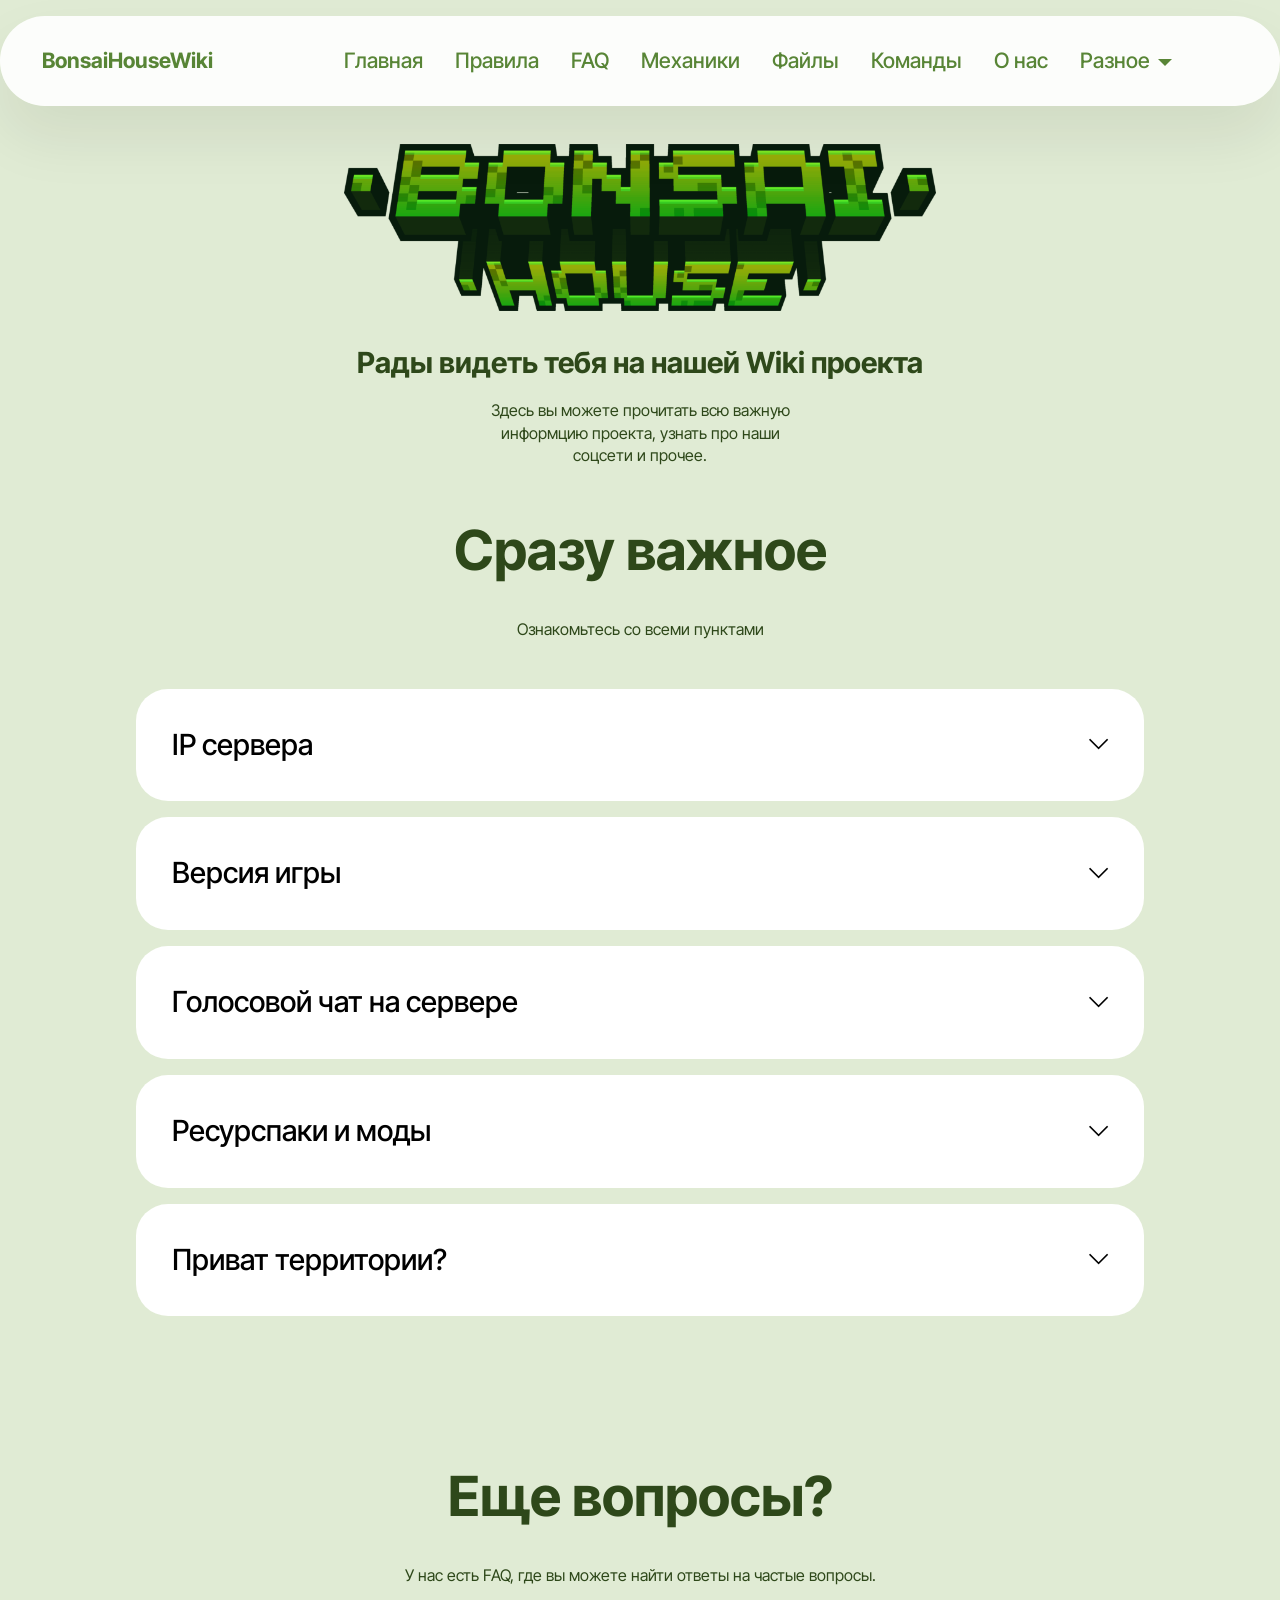
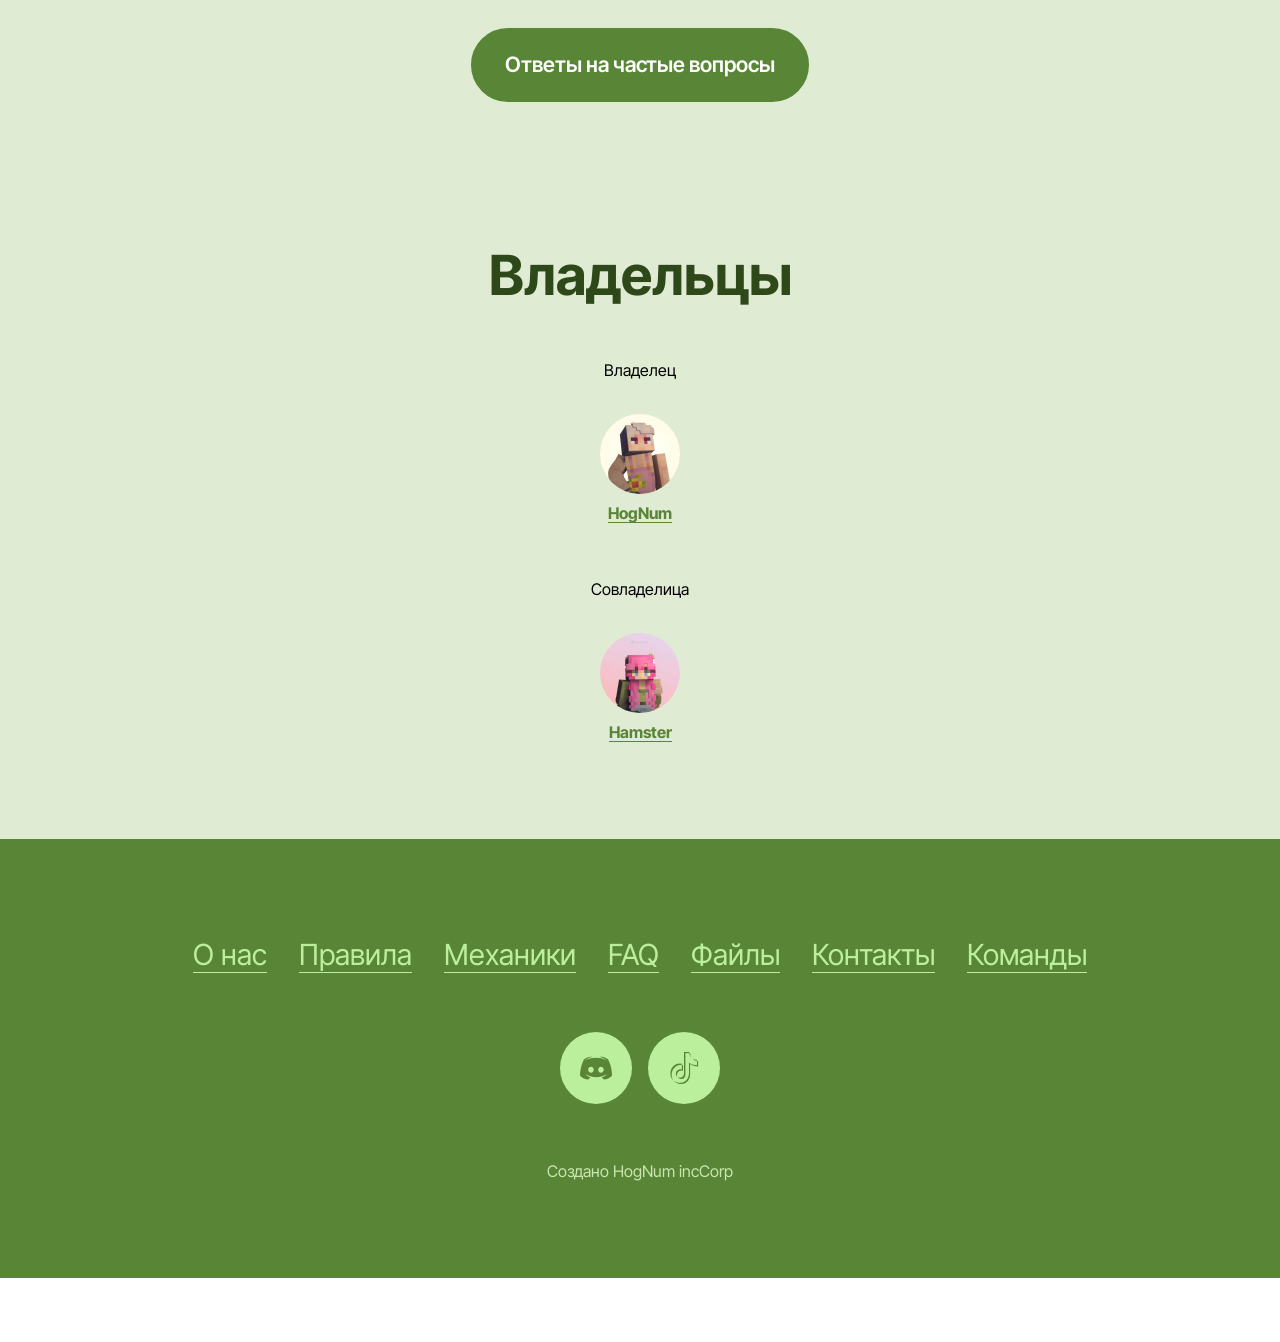
==== commit a3b01113: "Add files via upload обнова 3.1" ====
--- a/index.html
+++ b/index.html
@@ -19,7 +19,7 @@
   <link rel="stylesheet" href="assets/theme/css/style.css">
   <link rel="preload" href="https://fonts.googleapis.com/css?family=Inter+Tight:100,200,300,400,500,600,700,800,900,100i,200i,300i,400i,500i,600i,700i,800i,900i&display=swap" as="style" onload="this.onload=null;this.rel='stylesheet'">
   <noscript><link rel="stylesheet" href="https://fonts.googleapis.com/css?family=Inter+Tight:100,200,300,400,500,600,700,800,900,100i,200i,300i,400i,500i,600i,700i,800i,900i&display=swap"></noscript>
-  <link rel="preload" as="style" href="assets/mobirise/css/mbr-additional.css?v=e9qhXJ"><link rel="stylesheet" href="assets/mobirise/css/mbr-additional.css?v=e9qhXJ" type="text/css">
+  <link rel="preload" as="style" href="assets/mobirise/css/mbr-additional.css?v=jHZEV6"><link rel="stylesheet" href="assets/mobirise/css/mbr-additional.css?v=jHZEV6" type="text/css">
 
   
   
@@ -47,7 +47,7 @@
 			<div class="collapse navbar-collapse" id="navbarSupportedContent">
 				<ul class="navbar-nav nav-dropdown nav-right" data-app-modern-menu="true"><li class="nav-item">
 						<a class="nav-link link text-primary display-4" href="index.html">Главная</a>
-					</li><li class="nav-item"><a class="nav-link link text-primary display-4" href="page1.html">Правила</a></li><li class="nav-item"><a class="nav-link link text-primary display-4" href="page5.html">FAQ</a></li><li class="nav-item"><a class="nav-link link text-primary display-4" href="page8.html">Механики</a></li><li class="nav-item"><a class="nav-link link text-primary display-4" href="page4.html">Файлы</a></li><li class="nav-item"><a class="nav-link link text-primary display-4" href="page7.html">Команды</a></li><li class="nav-item"><a class="nav-link link text-primary display-4" href="page2.html">О нас</a></li><li class="nav-item dropdown"><a class="nav-link link text-primary dropdown-toggle display-4" href="page2.html" data-toggle="dropdown-submenu" data-bs-toggle="dropdown" data-bs-auto-close="outside" aria-expanded="false">Разное</a><div class="dropdown-menu" aria-labelledby="dropdown-674"><a class="text-primary dropdown-item display-4" href="page9.html">Инструкции</a><a class="text-primary dropdown-item display-4" href="page2.html#clients03-3t">Администрация</a></div></li></ul>
+					</li><li class="nav-item"><a class="nav-link link text-primary display-4" href="page1.html">Правила</a></li><li class="nav-item"><a class="nav-link link text-primary display-4" href="page5.html">FAQ</a></li><li class="nav-item"><a class="nav-link link text-primary display-4" href="page8.html">Механики</a></li><li class="nav-item"><a class="nav-link link text-primary display-4" href="page4.html">Файлы</a></li><li class="nav-item"><a class="nav-link link text-primary display-4" href="page7.html">Команды</a></li><li class="nav-item"><a class="nav-link link text-primary display-4" href="page2.html">О нас</a></li><li class="nav-item dropdown"><a class="nav-link link text-primary dropdown-toggle show display-4" href="page2.html" data-toggle="dropdown-submenu" data-bs-toggle="dropdown" data-bs-auto-close="outside" aria-expanded="true">Разное</a><div class="dropdown-menu show" aria-labelledby="dropdown-674" data-bs-popper="none"><a class="text-primary dropdown-item display-4" href="page9.html">Помощь по установке файлов</a><a class="text-primary dropdown-item display-4" href="page2.html#clients03-3t">Администрация</a></div></li></ul>
 				
 				
 			</div>
@@ -92,15 +92,15 @@
 							</div>
 						</div>
 					</div>
-					<div id="bootstrap-accordion_2" class="panel-group accordionStyles accordion" role="tablist" aria-multiselectable="true">
-						<div class="card">
-							<div class="card-header" role="tab" id="headingOne">
-								<a role="button" class="panel-title collapsed" data-toggle="collapse" data-bs-toggle="collapse" data-core="" href="#collapse1_2" aria-expanded="false" aria-controls="collapse1">
+					<div id="bootstrap-accordion_5" class="panel-group accordionStyles accordion" role="tablist" aria-multiselectable="true">
+						<div class="card">
+							<div class="card-header" role="tab" id="headingOne">
+								<a role="button" class="panel-title collapsed" data-toggle="collapse" data-bs-toggle="collapse" data-core="" href="#collapse1_5" aria-expanded="false" aria-controls="collapse1">
 									<h6 class="panel-title-edit mbr-semibold mbr-fonts-style mb-0 display-5">IP сервера</h6>
 									<span class="sign mbr-iconfont mobi-mbri-arrow-down"></span>
 								</a>
 							</div>
-							<div id="collapse1_2" class="panel-collapse noScroll collapse" role="tabpanel" aria-labelledby="headingOne" data-parent="#accordion" data-bs-parent="#bootstrap-accordion_2">
+							<div id="collapse1_5" class="panel-collapse noScroll collapse" role="tabpanel" aria-labelledby="headingOne" data-parent="#accordion" data-bs-parent="#bootstrap-accordion_5">
 								<div class="panel-body">
 									<p class="mbr-fonts-style panel-text display-7">bonsai.vanilla.house<br>bonsai.vanilla.cool<br><br>У нас один игровой сервер, но для него есть несколько айпи с разными типами подключения, используйте тот который будет работать у вас.</p>
 								</div>
@@ -108,13 +108,13 @@
 						</div>
 						<div class="card">
 							<div class="card-header" role="tab" id="headingOne">
-								<a role="button" class="panel-title collapsed" data-toggle="collapse" data-bs-toggle="collapse" data-core="" href="#collapse2_2" aria-expanded="false" aria-controls="collapse2">
+								<a role="button" class="panel-title collapsed" data-toggle="collapse" data-bs-toggle="collapse" data-core="" href="#collapse2_5" aria-expanded="false" aria-controls="collapse2">
 									<h6 class="panel-title-edit mbr-semibold mbr-fonts-style mb-0 display-5">
 										Версия игры<br></h6>
 									<span class="sign mbr-iconfont mobi-mbri-arrow-down"></span>
 								</a>
 							</div>
-							<div id="collapse2_2" class="panel-collapse noScroll collapse" role="tabpanel" aria-labelledby="headingOne" data-parent="#accordion" data-bs-parent="#bootstrap-accordion_2">
+							<div id="collapse2_5" class="panel-collapse noScroll collapse" role="tabpanel" aria-labelledby="headingOne" data-parent="#accordion" data-bs-parent="#bootstrap-accordion_5">
 								<div class="panel-body">
 									<p class="mbr-fonts-style panel-text display-7">Java 1.21.11<br>Только java издание игры, играть с bedrock <strong>нельзя.</strong></p>
 								</div>
@@ -122,12 +122,12 @@
 						</div>
 						<div class="card">
 							<div class="card-header" role="tab" id="headingOne">
-								<a role="button" class="panel-title collapsed" data-toggle="collapse" data-bs-toggle="collapse" data-core="" href="#collapse3_2" aria-expanded="false" aria-controls="collapse3">
+								<a role="button" class="panel-title collapsed" data-toggle="collapse" data-bs-toggle="collapse" data-core="" href="#collapse3_5" aria-expanded="false" aria-controls="collapse3">
 									<h6 class="panel-title-edit mbr-semibold mbr-fonts-style mb-0 display-5">Голосовой чат на сервере</h6>
 									<span class="sign mbr-iconfont mobi-mbri-arrow-down"></span>
 								</a>
 							</div>
-							<div id="collapse3_2" class="panel-collapse noScroll collapse" role="tabpanel" aria-labelledby="headingOne" data-parent="#accordion" data-bs-parent="#bootstrap-accordion_2">
+							<div id="collapse3_5" class="panel-collapse noScroll collapse" role="tabpanel" aria-labelledby="headingOne" data-parent="#accordion" data-bs-parent="#bootstrap-accordion_5">
 								<div class="panel-body">
 									<p class="mbr-fonts-style panel-text display-7">PlasmoVoice мод – <a href="page4.html" class="text-primary">Установить его можно в на странице файлы</a><br>Он не обязателен, но позволит слушать кастомные пластинки.</p>
 								</div>
@@ -135,13 +135,13 @@
 						</div>
 						<div class="card">
 							<div class="card-header" role="tab" id="headingOne">
-								<a role="button" class="panel-title collapsed" data-toggle="collapse" data-bs-toggle="collapse" data-core="" href="#collapse4_2" aria-expanded="false" aria-controls="collapse4">
+								<a role="button" class="panel-title collapsed" data-toggle="collapse" data-bs-toggle="collapse" data-core="" href="#collapse4_5" aria-expanded="false" aria-controls="collapse4">
 									<h6 class="panel-title-edit mbr-semibold mbr-fonts-style mb-0 display-5">
 										Ресурспаки и моды</h6>
 									<span class="sign mbr-iconfont mobi-mbri-arrow-down"></span>
 								</a>
 							</div>
-							<div id="collapse4_2" class="panel-collapse noScroll collapse" role="tabpanel" aria-labelledby="headingOne" data-parent="#accordion" data-bs-parent="#bootstrap-accordion_2">
+							<div id="collapse4_5" class="panel-collapse noScroll collapse" role="tabpanel" aria-labelledby="headingOne" data-parent="#accordion" data-bs-parent="#bootstrap-accordion_5">
 								<div class="panel-body">
 									<p class="mbr-fonts-style panel-text display-7"><a href="page4.html" class="text-primary">Обязательные ресурспаки и моды для их работы вы должны скачать из темы файлы.</a><br>Подробнее можете узнать в <a href="page5.html" class="text-primary">FAQ</a></p>
 								</div>
@@ -149,12 +149,12 @@
 						</div>
 						<div class="card">
 							<div class="card-header" role="tab" id="headingOne">
-								<a role="button" class="panel-title collapsed" data-toggle="collapse" data-bs-toggle="collapse" data-core="" href="#collapse5_2" aria-expanded="false" aria-controls="collapse5">
+								<a role="button" class="panel-title collapsed" data-toggle="collapse" data-bs-toggle="collapse" data-core="" href="#collapse5_5" aria-expanded="false" aria-controls="collapse5">
 									<h6 class="panel-title-edit mbr-semibold mbr-fonts-style mb-0 display-5">Приват территории?<br></h6>
 									<span class="sign mbr-iconfont mobi-mbri-arrow-down"></span>
 								</a>
 							</div>
-							<div id="collapse5_2" class="panel-collapse noScroll collapse" role="tabpanel" aria-labelledby="headingOne" data-parent="#accordion" data-bs-parent="#bootstrap-accordion_2">
+							<div id="collapse5_5" class="panel-collapse noScroll collapse" role="tabpanel" aria-labelledby="headingOne" data-parent="#accordion" data-bs-parent="#bootstrap-accordion_5">
 								<div class="panel-body">
 									<p class="mbr-fonts-style panel-text display-7">У нас нет приватов, только обозначение территории за игроком.</p>
 								</div>
@@ -166,6 +166,22 @@
 			</div>
 		</div>
 	</div>
+</section>
+
+<section data-bs-version="5.1" class="article11 cid-vpenyvwBMa" id="article11-42">
+    
+
+    
+    
+    <div class="container">
+        <div class="row justify-content-center">
+            <div class="title col-md-12 col-lg-10">
+                <h3 class="mbr-section-title mbr-fonts-style align-center mt-0 mb-0 display-2"><strong>Еще вопросы?</strong></h3>
+                <h4 class="mbr-section-subtitle align-center mbr-fonts-style mt-4 display-7">У нас есть FAQ, где вы можете найти ответы на частые вопросы.</h4>
+                <div class="mbr-section-btn align-center mt-4"><a class="btn btn-primary display-4" href="page5.html">Ответы на частые вопросы</a></div>
+            </div>
+        </div>
+    </div>
 </section>
 
 <section data-bs-version="5.1" class="people05 cid-voXJGdD9NG" id="people05-1s">
@@ -226,7 +242,7 @@
                   
                   
                   
-                <li class="header-menu-item mbr-fonts-style display-5"><a href="page2.html" class="text-warning">О нас</a></li><li class="header-menu-item mbr-fonts-style display-5"><a href="page1.html" class="text-warning">Правила</a></li><li class="header-menu-item mbr-fonts-style display-5"><a href="page8.html#features026-31" class="text-warning text-primary">Механики</a></li><li class="header-menu-item mbr-fonts-style display-5"><a href="page5.html" class="text-warning">FAQ</a></li><li class="header-menu-item mbr-fonts-style display-5"><a href="page4.html" class="text-warning">Файлы</a></li><li class="header-menu-item mbr-fonts-style display-5"><a href="page3.html" class="text-warning">Контакты</a></li><li class="header-menu-item mbr-fonts-style display-5"><a href="page7.html" class="text-warning">Команды</a></li></ul>
+                <li class="header-menu-item mbr-fonts-style display-5"><a href="page2.html" class="text-warning">О нас</a></li><li class="header-menu-item mbr-fonts-style display-5"><a href="page1.html" class="text-warning">Правила</a></li><li class="header-menu-item mbr-fonts-style display-5"><a href="page8.html#features026-31" class="text-warning text-primary">Механики</a></li><li class="header-menu-item mbr-fonts-style display-5"><a href="page5.html" class="text-warning">FAQ</a></li><li class="header-menu-item mbr-fonts-style display-5"><a href="page4.html" class="text-warning">Файлы</a></li><li class="header-menu-item mbr-fonts-style display-5"><a href="page2.html#clients03-3t" class="text-warning text-primary">Контакты</a></li><li class="header-menu-item mbr-fonts-style display-5"><a href="page7.html" class="text-warning">Команды</a></li></ul>
               </div>
 
             <div class="col-12 mt-4">
@@ -251,7 +267,7 @@
             </div>
         </div>
     </div>
-</section><section class="display-7" style="padding: 0;align-items: center;justify-content: center;flex-wrap: wrap;    align-content: center;display: flex;position: relative;height: 4rem;"><a href="https://mobiri.se/4938904" style="flex: 1 1;height: 4rem;position: absolute;width: 100%;z-index: 1;"><img alt="" style="height: 4rem;" src="[data-uri]"></a><p style="margin: 0;text-align: center;" class="display-7">&#8204;</p><a style="z-index:1" href="https://mobirise.com/builder/ai-website-maker.html">Best AI Website Maker</a></section><script src="assets/bootstrap/js/bootstrap.bundle.min.js"></script>  <script src="assets/smoothscroll/smooth-scroll.js"></script>  <script src="assets/ytplayer/index.js"></script>  <script src="assets/dropdown/js/navbar-dropdown.js"></script>  <script src="assets/mbr-switch-arrow/mbr-switch-arrow.js"></script>  <script src="assets/theme/js/script.js"></script>  
+</section><section class="display-7" style="padding: 0;align-items: center;justify-content: center;flex-wrap: wrap;    align-content: center;display: flex;position: relative;height: 4rem;"><a href="https://mobiri.se/4938904" style="flex: 1 1;height: 4rem;position: absolute;width: 100%;z-index: 1;"><img alt="" style="height: 4rem;" src="[data-uri]"></a><p style="margin: 0;text-align: center;" class="display-7">&#8204;</p><a style="z-index:1" href="https://mobirise.com/builder/ai-website-builder.html">Free AI Website Software</a></section><script src="assets/bootstrap/js/bootstrap.bundle.min.js"></script>  <script src="assets/smoothscroll/smooth-scroll.js"></script>  <script src="assets/ytplayer/index.js"></script>  <script src="assets/dropdown/js/navbar-dropdown.js"></script>  <script src="assets/mbr-switch-arrow/mbr-switch-arrow.js"></script>  <script src="assets/theme/js/script.js"></script>  
   
   
  <div id="scrollToTop" class="scrollToTop mbr-arrow-up"><a style="text-align: center;"><i class="mbr-arrow-up-icon mbr-arrow-up-icon-cm cm-icon cm-icon-smallarrow-up"></i></a></div>
--- a/assets/mobirise/css/mbr-additional.css
+++ b/assets/mobirise/css/mbr-additional.css
@@ -1453,6 +1453,29 @@
 .cid-voXYqlZbqD .mbr-iconfont {
   color: #000000;
 }
+.cid-vpenyvwBMa {
+  padding-top: 6rem;
+  padding-bottom: 6rem;
+  background-color: #e0ebd4;
+}
+.cid-vpenyvwBMa .mbr-fallback-image.disabled {
+  display: none;
+}
+.cid-vpenyvwBMa .mbr-fallback-image {
+  display: block;
+  background-size: cover;
+  background-position: center center;
+  width: 100%;
+  height: 100%;
+  position: absolute;
+  top: 0;
+}
+.cid-vpenyvwBMa .mbr-section-title {
+  color: #2e481a;
+}
+.cid-vpenyvwBMa .mbr-section-subtitle {
+  color: #2e481a;
+}
 .cid-voXJGdD9NG {
   padding-top: 2rem;
   padding-bottom: 4rem;
--- a/assets/mobirise/css/mbr-additional.css
+++ b/assets/mobirise/css/mbr-additional.css
@@ -1453,6 +1453,29 @@
 .cid-voXYqlZbqD .mbr-iconfont {
   color: #000000;
 }
+.cid-vpenyvwBMa {
+  padding-top: 6rem;
+  padding-bottom: 6rem;
+  background-color: #e0ebd4;
+}
+.cid-vpenyvwBMa .mbr-fallback-image.disabled {
+  display: none;
+}
+.cid-vpenyvwBMa .mbr-fallback-image {
+  display: block;
+  background-size: cover;
+  background-position: center center;
+  width: 100%;
+  height: 100%;
+  position: absolute;
+  top: 0;
+}
+.cid-vpenyvwBMa .mbr-section-title {
+  color: #2e481a;
+}
+.cid-vpenyvwBMa .mbr-section-subtitle {
+  color: #2e481a;
+}
 .cid-voXJGdD9NG {
   padding-top: 2rem;
   padding-bottom: 4rem;
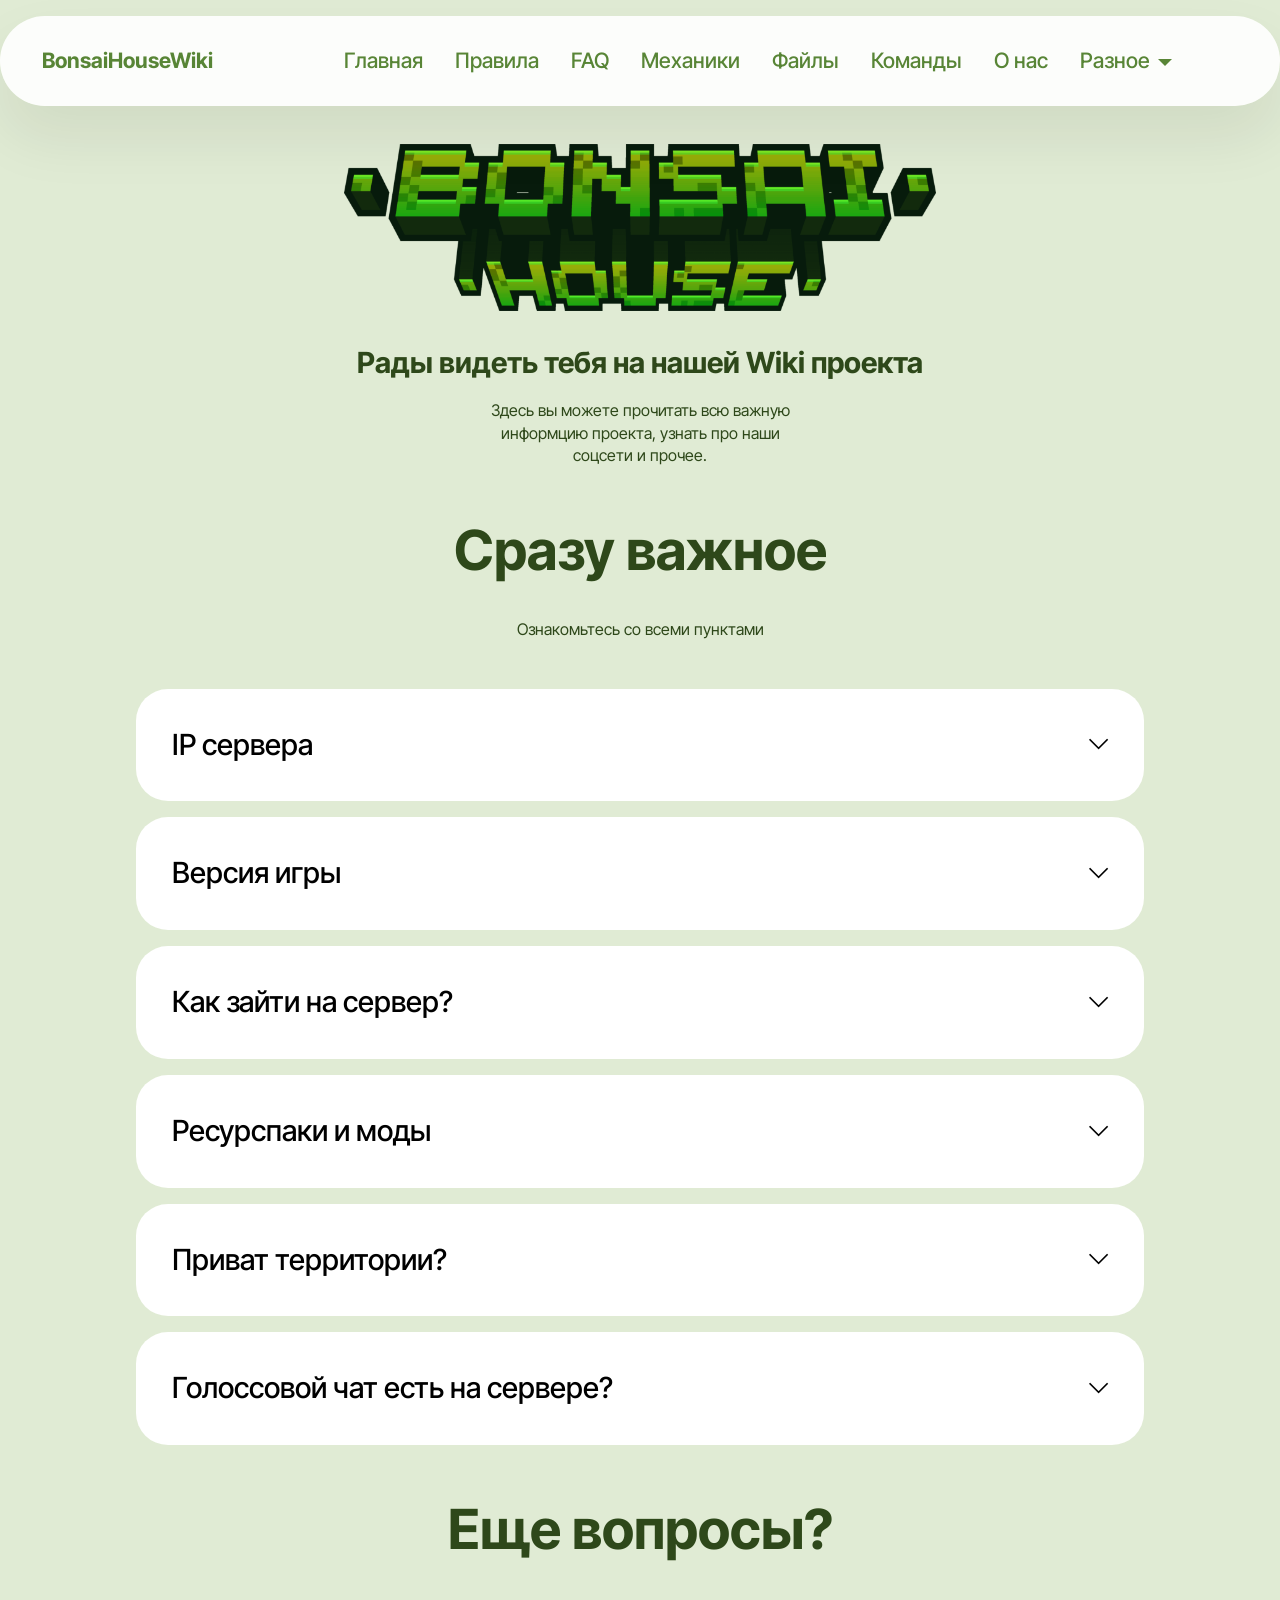
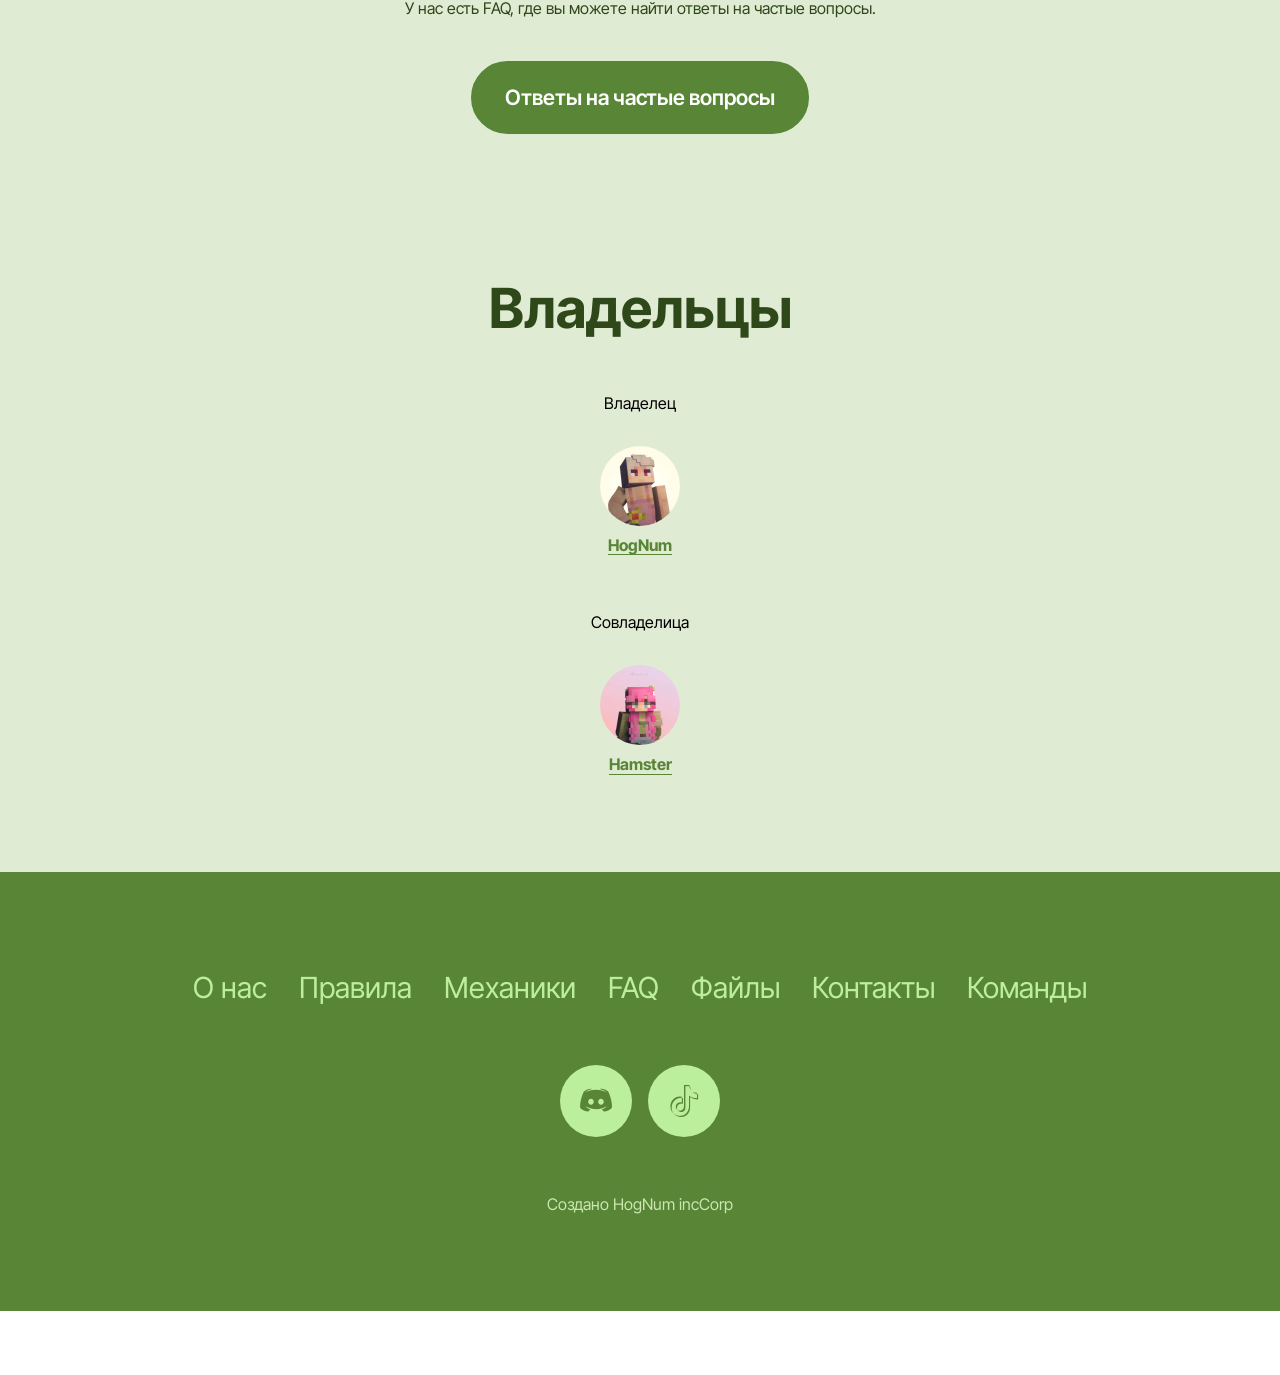
==== commit 61affd82: "Add files via upload обновление 4" ====
--- a/index.html
+++ b/index.html
@@ -19,7 +19,7 @@
   <link rel="stylesheet" href="assets/theme/css/style.css">
   <link rel="preload" href="https://fonts.googleapis.com/css?family=Inter+Tight:100,200,300,400,500,600,700,800,900,100i,200i,300i,400i,500i,600i,700i,800i,900i&display=swap" as="style" onload="this.onload=null;this.rel='stylesheet'">
   <noscript><link rel="stylesheet" href="https://fonts.googleapis.com/css?family=Inter+Tight:100,200,300,400,500,600,700,800,900,100i,200i,300i,400i,500i,600i,700i,800i,900i&display=swap"></noscript>
-  <link rel="preload" as="style" href="assets/mobirise/css/mbr-additional.css?v=jHZEV6"><link rel="stylesheet" href="assets/mobirise/css/mbr-additional.css?v=jHZEV6" type="text/css">
+  <link rel="preload" as="style" href="assets/mobirise/css/mbr-additional.css?v=H8BfLY"><link rel="stylesheet" href="assets/mobirise/css/mbr-additional.css?v=H8BfLY" type="text/css">
 
   
   
@@ -47,7 +47,7 @@
 			<div class="collapse navbar-collapse" id="navbarSupportedContent">
 				<ul class="navbar-nav nav-dropdown nav-right" data-app-modern-menu="true"><li class="nav-item">
 						<a class="nav-link link text-primary display-4" href="index.html">Главная</a>
-					</li><li class="nav-item"><a class="nav-link link text-primary display-4" href="page1.html">Правила</a></li><li class="nav-item"><a class="nav-link link text-primary display-4" href="page5.html">FAQ</a></li><li class="nav-item"><a class="nav-link link text-primary display-4" href="page8.html">Механики</a></li><li class="nav-item"><a class="nav-link link text-primary display-4" href="page4.html">Файлы</a></li><li class="nav-item"><a class="nav-link link text-primary display-4" href="page7.html">Команды</a></li><li class="nav-item"><a class="nav-link link text-primary display-4" href="page2.html">О нас</a></li><li class="nav-item dropdown"><a class="nav-link link text-primary dropdown-toggle show display-4" href="page2.html" data-toggle="dropdown-submenu" data-bs-toggle="dropdown" data-bs-auto-close="outside" aria-expanded="true">Разное</a><div class="dropdown-menu show" aria-labelledby="dropdown-674" data-bs-popper="none"><a class="text-primary dropdown-item display-4" href="page9.html">Помощь по установке файлов</a><a class="text-primary dropdown-item display-4" href="page2.html#clients03-3t">Администрация</a></div></li></ul>
+					</li><li class="nav-item"><a class="nav-link link text-primary display-4" href="page1.html">Правила</a></li><li class="nav-item"><a class="nav-link link text-primary display-4" href="page5.html">FAQ</a></li><li class="nav-item"><a class="nav-link link text-primary display-4" href="page8.html">Механики</a></li><li class="nav-item"><a class="nav-link link text-primary display-4" href="page4.html">Файлы</a></li><li class="nav-item"><a class="nav-link link text-primary display-4" href="page7.html">Команды</a></li><li class="nav-item"><a class="nav-link link text-primary display-4" href="page2.html">О нас</a></li><li class="nav-item dropdown"><a class="nav-link link text-primary dropdown-toggle show display-4" href="page2.html" data-toggle="dropdown-submenu" data-bs-toggle="dropdown" data-bs-auto-close="outside" aria-expanded="false">Разное</a><div class="dropdown-menu show" aria-labelledby="dropdown-674" data-bs-popper="none"><a class="text-primary dropdown-item display-4" href="page9.html">Инструкции</a><a class="text-primary dropdown-item display-4" href="page2.html#clients03-3t">Администрация</a></div></li></ul>
 				
 				
 			</div>
@@ -75,7 +75,7 @@
   </div>
 </section>
 
-<section data-bs-version="5.1" class="list1 cid-voXYqlZbqD" id="list01-2i">	
+<section data-bs-version="5.1" class="list1 cid-vpyrYCjla2" id="list01-44">	
     
 	
 	<div class="container">
@@ -92,56 +92,56 @@
 							</div>
 						</div>
 					</div>
-					<div id="bootstrap-accordion_5" class="panel-group accordionStyles accordion" role="tablist" aria-multiselectable="true">
-						<div class="card">
-							<div class="card-header" role="tab" id="headingOne">
-								<a role="button" class="panel-title collapsed" data-toggle="collapse" data-bs-toggle="collapse" data-core="" href="#collapse1_5" aria-expanded="false" aria-controls="collapse1">
+					<div id="bootstrap-accordion_2" class="panel-group accordionStyles accordion" role="tablist" aria-multiselectable="true">
+						<div class="card">
+							<div class="card-header" role="tab" id="headingOne">
+								<a role="button" class="panel-title collapsed" data-toggle="collapse" data-bs-toggle="collapse" data-core="" href="#collapse1_2" aria-expanded="false" aria-controls="collapse1">
 									<h6 class="panel-title-edit mbr-semibold mbr-fonts-style mb-0 display-5">IP сервера</h6>
 									<span class="sign mbr-iconfont mobi-mbri-arrow-down"></span>
 								</a>
 							</div>
-							<div id="collapse1_5" class="panel-collapse noScroll collapse" role="tabpanel" aria-labelledby="headingOne" data-parent="#accordion" data-bs-parent="#bootstrap-accordion_5">
-								<div class="panel-body">
-									<p class="mbr-fonts-style panel-text display-7">bonsai.vanilla.house<br>bonsai.vanilla.cool<br><br>У нас один игровой сервер, но для него есть несколько айпи с разными типами подключения, используйте тот который будет работать у вас.</p>
-								</div>
-							</div>
-						</div>
-						<div class="card">
-							<div class="card-header" role="tab" id="headingOne">
-								<a role="button" class="panel-title collapsed" data-toggle="collapse" data-bs-toggle="collapse" data-core="" href="#collapse2_5" aria-expanded="false" aria-controls="collapse2">
+							<div id="collapse1_2" class="panel-collapse noScroll collapse" role="tabpanel" aria-labelledby="headingOne" data-parent="#accordion" data-bs-parent="#bootstrap-accordion_2">
+								<div class="panel-body">
+									<p class="mbr-fonts-style panel-text display-7">bonsai.vanilla.house<br><br>bonsai.vanilla.cool<br><br>У нас один игровой сервер, но для него есть несколько айпи с разными типами подключения, используйте тот который будет работать у вас.</p>
+								</div>
+							</div>
+						</div>
+						<div class="card">
+							<div class="card-header" role="tab" id="headingOne">
+								<a role="button" class="panel-title collapsed" data-toggle="collapse" data-bs-toggle="collapse" data-core="" href="#collapse2_2" aria-expanded="false" aria-controls="collapse2">
 									<h6 class="panel-title-edit mbr-semibold mbr-fonts-style mb-0 display-5">
 										Версия игры<br></h6>
 									<span class="sign mbr-iconfont mobi-mbri-arrow-down"></span>
 								</a>
 							</div>
-							<div id="collapse2_5" class="panel-collapse noScroll collapse" role="tabpanel" aria-labelledby="headingOne" data-parent="#accordion" data-bs-parent="#bootstrap-accordion_5">
-								<div class="panel-body">
-									<p class="mbr-fonts-style panel-text display-7">Java 1.21.11<br>Только java издание игры, играть с bedrock <strong>нельзя.</strong></p>
-								</div>
-							</div>
-						</div>
-						<div class="card">
-							<div class="card-header" role="tab" id="headingOne">
-								<a role="button" class="panel-title collapsed" data-toggle="collapse" data-bs-toggle="collapse" data-core="" href="#collapse3_5" aria-expanded="false" aria-controls="collapse3">
-									<h6 class="panel-title-edit mbr-semibold mbr-fonts-style mb-0 display-5">Голосовой чат на сервере</h6>
-									<span class="sign mbr-iconfont mobi-mbri-arrow-down"></span>
-								</a>
-							</div>
-							<div id="collapse3_5" class="panel-collapse noScroll collapse" role="tabpanel" aria-labelledby="headingOne" data-parent="#accordion" data-bs-parent="#bootstrap-accordion_5">
-								<div class="panel-body">
-									<p class="mbr-fonts-style panel-text display-7">PlasmoVoice мод – <a href="page4.html" class="text-primary">Установить его можно в на странице файлы</a><br>Он не обязателен, но позволит слушать кастомные пластинки.</p>
-								</div>
-							</div>
-						</div>
-						<div class="card">
-							<div class="card-header" role="tab" id="headingOne">
-								<a role="button" class="panel-title collapsed" data-toggle="collapse" data-bs-toggle="collapse" data-core="" href="#collapse4_5" aria-expanded="false" aria-controls="collapse4">
+							<div id="collapse2_2" class="panel-collapse noScroll collapse" role="tabpanel" aria-labelledby="headingOne" data-parent="#accordion" data-bs-parent="#bootstrap-accordion_2">
+								<div class="panel-body">
+									<p class="mbr-fonts-style panel-text display-7">Java 1.21.11<br>Только java издание игры, играть с bedrock <strong>нельзя!</strong></p>
+								</div>
+							</div>
+						</div>
+						<div class="card">
+							<div class="card-header" role="tab" id="headingOne">
+								<a role="button" class="panel-title collapsed" data-toggle="collapse" data-bs-toggle="collapse" data-core="" href="#collapse3_2" aria-expanded="false" aria-controls="collapse3">
+									<h6 class="panel-title-edit mbr-semibold mbr-fonts-style mb-0 display-5">Как зайти на сервер?</h6>
+									<span class="sign mbr-iconfont mobi-mbri-arrow-down"></span>
+								</a>
+							</div>
+							<div id="collapse3_2" class="panel-collapse noScroll collapse" role="tabpanel" aria-labelledby="headingOne" data-parent="#accordion" data-bs-parent="#bootstrap-accordion_2">
+								<div class="panel-body">
+									<p class="mbr-fonts-style panel-text display-7">• Сперва вы обязаны <a href="page4.html" class="text-primary">скачать ресурспаки на странице файлы</a> <br>• Затем напишите свой ник в тему WhiteList и ждите когда член администрации поставит реакцию на ваше сообщение с ником.<br>(Никаких твинк аккаунтов)</p>
+								</div>
+							</div>
+						</div>
+						<div class="card">
+							<div class="card-header" role="tab" id="headingOne">
+								<a role="button" class="panel-title collapsed" data-toggle="collapse" data-bs-toggle="collapse" data-core="" href="#collapse4_2" aria-expanded="false" aria-controls="collapse4">
 									<h6 class="panel-title-edit mbr-semibold mbr-fonts-style mb-0 display-5">
 										Ресурспаки и моды</h6>
 									<span class="sign mbr-iconfont mobi-mbri-arrow-down"></span>
 								</a>
 							</div>
-							<div id="collapse4_5" class="panel-collapse noScroll collapse" role="tabpanel" aria-labelledby="headingOne" data-parent="#accordion" data-bs-parent="#bootstrap-accordion_5">
+							<div id="collapse4_2" class="panel-collapse noScroll collapse" role="tabpanel" aria-labelledby="headingOne" data-parent="#accordion" data-bs-parent="#bootstrap-accordion_2">
 								<div class="panel-body">
 									<p class="mbr-fonts-style panel-text display-7"><a href="page4.html" class="text-primary">Обязательные ресурспаки и моды для их работы вы должны скачать из темы файлы.</a><br>Подробнее можете узнать в <a href="page5.html" class="text-primary">FAQ</a></p>
 								</div>
@@ -149,18 +149,30 @@
 						</div>
 						<div class="card">
 							<div class="card-header" role="tab" id="headingOne">
-								<a role="button" class="panel-title collapsed" data-toggle="collapse" data-bs-toggle="collapse" data-core="" href="#collapse5_5" aria-expanded="false" aria-controls="collapse5">
+								<a role="button" class="panel-title collapsed" data-toggle="collapse" data-bs-toggle="collapse" data-core="" href="#collapse5_2" aria-expanded="false" aria-controls="collapse5">
 									<h6 class="panel-title-edit mbr-semibold mbr-fonts-style mb-0 display-5">Приват территории?<br></h6>
 									<span class="sign mbr-iconfont mobi-mbri-arrow-down"></span>
 								</a>
 							</div>
-							<div id="collapse5_5" class="panel-collapse noScroll collapse" role="tabpanel" aria-labelledby="headingOne" data-parent="#accordion" data-bs-parent="#bootstrap-accordion_5">
+							<div id="collapse5_2" class="panel-collapse noScroll collapse" role="tabpanel" aria-labelledby="headingOne" data-parent="#accordion" data-bs-parent="#bootstrap-accordion_2">
 								<div class="panel-body">
 									<p class="mbr-fonts-style panel-text display-7">У нас нет приватов, только обозначение территории за игроком.</p>
 								</div>
 							</div>
 						</div>
-						
+						<div class="card">
+							<div class="card-header" role="tab" id="headingOne">
+								<a role="button" class="panel-title collapsed" data-toggle="collapse" data-bs-toggle="collapse" data-core="" href="#collapse6_2" aria-expanded="false" aria-controls="collapse6">
+									<h6 class="panel-title-edit mbr-semibold mbr-fonts-style mb-0 display-5">Голоссовой чат есть на сервере?</h6>
+									<span class="sign mbr-iconfont mobi-mbri-arrow-down"></span>
+								</a>
+							</div>
+							<div id="collapse6_2" class="panel-collapse noScroll collapse" role="tabpanel" aria-labelledby="headingOne" data-parent="#accordion" data-bs-parent="#bootstrap-accordion_2">
+								<div class="panel-body">
+									<p class="mbr-fonts-style panel-text display-7">PlasmoVoice мод – <a href="page4.html" class="text-primary">Установить его можно в на странице файлы</a><br>Он не обязателен, но позволит слушать кастомные пластинки.</p>
+								</div>
+							</div>
+						</div>
 					</div>
 				</div>
 			</div>
@@ -267,7 +279,7 @@
             </div>
         </div>
     </div>
-</section><section class="display-7" style="padding: 0;align-items: center;justify-content: center;flex-wrap: wrap;    align-content: center;display: flex;position: relative;height: 4rem;"><a href="https://mobiri.se/4938904" style="flex: 1 1;height: 4rem;position: absolute;width: 100%;z-index: 1;"><img alt="" style="height: 4rem;" src="[data-uri]"></a><p style="margin: 0;text-align: center;" class="display-7">&#8204;</p><a style="z-index:1" href="https://mobirise.com/builder/ai-website-builder.html">Free AI Website Software</a></section><script src="assets/bootstrap/js/bootstrap.bundle.min.js"></script>  <script src="assets/smoothscroll/smooth-scroll.js"></script>  <script src="assets/ytplayer/index.js"></script>  <script src="assets/dropdown/js/navbar-dropdown.js"></script>  <script src="assets/mbr-switch-arrow/mbr-switch-arrow.js"></script>  <script src="assets/theme/js/script.js"></script>  
+</section><section class="display-7" style="padding: 0;align-items: center;justify-content: center;flex-wrap: wrap;    align-content: center;display: flex;position: relative;height: 4rem;"><a href="https://mobiri.se/" style="flex: 1 1;height: 4rem;position: absolute;width: 100%;z-index: 1;"><img alt="" style="height: 4rem;" src="[data-uri]"></a><p style="margin: 0;text-align: center;" class="display-7">&#8204;</p><a style="z-index:1" href="https://mobirise.com/builder/ai-website-maker.html">Best AI Website Maker</a></section><script src="assets/bootstrap/js/bootstrap.bundle.min.js"></script>  <script src="assets/smoothscroll/smooth-scroll.js"></script>  <script src="assets/ytplayer/index.js"></script>  <script src="assets/dropdown/js/navbar-dropdown.js"></script>  <script src="assets/mbr-switch-arrow/mbr-switch-arrow.js"></script>  <script src="assets/theme/js/script.js"></script>  
   
   
  <div id="scrollToTop" class="scrollToTop mbr-arrow-up"><a style="text-align: center;"><i class="mbr-arrow-up-icon mbr-arrow-up-icon-cm cm-icon cm-icon-smallarrow-up"></i></a></div>
--- a/assets/mobirise/css/mbr-additional.css
+++ b/assets/mobirise/css/mbr-additional.css
@@ -1361,12 +1361,12 @@
 .cid-voXVeNyEOQ .mbr-description {
   color: #2e481a;
 }
-.cid-voXYqlZbqD {
+.cid-vpyrYCjla2 {
   padding-top: 2rem;
   padding-bottom: 2rem;
   background-color: #e0ebd4;
 }
-.cid-voXYqlZbqD .mbr-iconfont {
+.cid-vpyrYCjla2 .mbr-iconfont {
   font-size: 1.2rem !important;
   font-family: 'Moririse2' !important;
   color: white;
@@ -1374,87 +1374,87 @@
   transform: rotate(180deg);
   padding-left: 0.5rem;
 }
-.cid-voXYqlZbqD .panel-group {
+.cid-vpyrYCjla2 .panel-group {
   border: none;
 }
-.cid-voXYqlZbqD .card-header {
+.cid-vpyrYCjla2 .card-header {
   padding: 0rem;
 }
 @media (max-width: 767px) {
-  .cid-voXYqlZbqD .card-header {
+  .cid-vpyrYCjla2 .card-header {
     padding: 0rem;
   }
 }
-.cid-voXYqlZbqD .panel-body {
+.cid-vpyrYCjla2 .panel-body {
   padding: 0rem;
   padding-bottom: 0.5rem;
   margin-top: 1rem;
 }
-.cid-voXYqlZbqD .img-col {
+.cid-vpyrYCjla2 .img-col {
   padding: 0;
 }
-.cid-voXYqlZbqD .img-item {
+.cid-vpyrYCjla2 .img-item {
   height: 100%;
 }
-.cid-voXYqlZbqD img {
+.cid-vpyrYCjla2 img {
   height: 100%;
   object-fit: cover;
 }
-.cid-voXYqlZbqD .collapsed span {
+.cid-vpyrYCjla2 .collapsed span {
   transform: rotate(0deg);
 }
-.cid-voXYqlZbqD .panel-title {
+.cid-vpyrYCjla2 .panel-title {
   display: flex;
   align-items: center;
   justify-content: space-between;
 }
-.cid-voXYqlZbqD p {
+.cid-vpyrYCjla2 p {
   margin-bottom: 0.3rem;
 }
-.cid-voXYqlZbqD .panel-title-edit {
+.cid-vpyrYCjla2 .panel-title-edit {
   color: #000000;
   text-align: center;
 }
-.cid-voXYqlZbqD .card .card-header {
+.cid-vpyrYCjla2 .card .card-header {
   background-color: transparent;
   margin-bottom: 0;
   border: 0;
   border-radius: 2rem;
 }
-.cid-voXYqlZbqD .card {
+.cid-vpyrYCjla2 .card {
   background: #ffffff;
   padding: 2.25rem;
   margin-bottom: 1rem;
 }
 @media (max-width: 767px) {
-  .cid-voXYqlZbqD .card {
+  .cid-vpyrYCjla2 .card {
     padding: 2rem 1.5rem;
     margin-bottom: 1rem;
   }
 }
 @media (min-width: 992px) and (max-width: 1200px) {
-  .cid-voXYqlZbqD .card {
+  .cid-vpyrYCjla2 .card {
     margin-bottom: 1rem;
     padding: 2rem 1.5rem;
   }
 }
-.cid-voXYqlZbqD .panel-text {
+.cid-vpyrYCjla2 .panel-text {
   color: #000000;
 }
-.cid-voXYqlZbqD .mbr-section-title {
+.cid-vpyrYCjla2 .mbr-section-title {
   text-align: center;
   color: #2e481a;
 }
-.cid-voXYqlZbqD .mbr-section-subtitle {
+.cid-vpyrYCjla2 .mbr-section-subtitle {
   color: #2e481a;
   text-align: center;
 }
-.cid-voXYqlZbqD .panel-title-edit,
-.cid-voXYqlZbqD .mbr-iconfont {
+.cid-vpyrYCjla2 .panel-title-edit,
+.cid-vpyrYCjla2 .mbr-iconfont {
   color: #000000;
 }
 .cid-vpenyvwBMa {
-  padding-top: 6rem;
+  padding-top: 0rem;
   padding-bottom: 6rem;
   background-color: #e0ebd4;
 }
@@ -7530,7 +7530,7 @@
   }
 }
 .cid-vpahh6zrLo {
-  background-color: #e0ebd4;
+  background-image: url("../../../assets/images/d090d0b2d0b020d185d0b0d183d181d0b020d0bed0b1d18bd187d0bdd0b0d18f-640x640.png");
 }
 .cid-vpahh6zrLo .mbr-fallback-image.disabled {
   display: none;
--- a/assets/mobirise/css/mbr-additional.css
+++ b/assets/mobirise/css/mbr-additional.css
@@ -1361,12 +1361,12 @@
 .cid-voXVeNyEOQ .mbr-description {
   color: #2e481a;
 }
-.cid-voXYqlZbqD {
+.cid-vpyrYCjla2 {
   padding-top: 2rem;
   padding-bottom: 2rem;
   background-color: #e0ebd4;
 }
-.cid-voXYqlZbqD .mbr-iconfont {
+.cid-vpyrYCjla2 .mbr-iconfont {
   font-size: 1.2rem !important;
   font-family: 'Moririse2' !important;
   color: white;
@@ -1374,87 +1374,87 @@
   transform: rotate(180deg);
   padding-left: 0.5rem;
 }
-.cid-voXYqlZbqD .panel-group {
+.cid-vpyrYCjla2 .panel-group {
   border: none;
 }
-.cid-voXYqlZbqD .card-header {
+.cid-vpyrYCjla2 .card-header {
   padding: 0rem;
 }
 @media (max-width: 767px) {
-  .cid-voXYqlZbqD .card-header {
+  .cid-vpyrYCjla2 .card-header {
     padding: 0rem;
   }
 }
-.cid-voXYqlZbqD .panel-body {
+.cid-vpyrYCjla2 .panel-body {
   padding: 0rem;
   padding-bottom: 0.5rem;
   margin-top: 1rem;
 }
-.cid-voXYqlZbqD .img-col {
+.cid-vpyrYCjla2 .img-col {
   padding: 0;
 }
-.cid-voXYqlZbqD .img-item {
+.cid-vpyrYCjla2 .img-item {
   height: 100%;
 }
-.cid-voXYqlZbqD img {
+.cid-vpyrYCjla2 img {
   height: 100%;
   object-fit: cover;
 }
-.cid-voXYqlZbqD .collapsed span {
+.cid-vpyrYCjla2 .collapsed span {
   transform: rotate(0deg);
 }
-.cid-voXYqlZbqD .panel-title {
+.cid-vpyrYCjla2 .panel-title {
   display: flex;
   align-items: center;
   justify-content: space-between;
 }
-.cid-voXYqlZbqD p {
+.cid-vpyrYCjla2 p {
   margin-bottom: 0.3rem;
 }
-.cid-voXYqlZbqD .panel-title-edit {
+.cid-vpyrYCjla2 .panel-title-edit {
   color: #000000;
   text-align: center;
 }
-.cid-voXYqlZbqD .card .card-header {
+.cid-vpyrYCjla2 .card .card-header {
   background-color: transparent;
   margin-bottom: 0;
   border: 0;
   border-radius: 2rem;
 }
-.cid-voXYqlZbqD .card {
+.cid-vpyrYCjla2 .card {
   background: #ffffff;
   padding: 2.25rem;
   margin-bottom: 1rem;
 }
 @media (max-width: 767px) {
-  .cid-voXYqlZbqD .card {
+  .cid-vpyrYCjla2 .card {
     padding: 2rem 1.5rem;
     margin-bottom: 1rem;
   }
 }
 @media (min-width: 992px) and (max-width: 1200px) {
-  .cid-voXYqlZbqD .card {
+  .cid-vpyrYCjla2 .card {
     margin-bottom: 1rem;
     padding: 2rem 1.5rem;
   }
 }
-.cid-voXYqlZbqD .panel-text {
+.cid-vpyrYCjla2 .panel-text {
   color: #000000;
 }
-.cid-voXYqlZbqD .mbr-section-title {
+.cid-vpyrYCjla2 .mbr-section-title {
   text-align: center;
   color: #2e481a;
 }
-.cid-voXYqlZbqD .mbr-section-subtitle {
+.cid-vpyrYCjla2 .mbr-section-subtitle {
   color: #2e481a;
   text-align: center;
 }
-.cid-voXYqlZbqD .panel-title-edit,
-.cid-voXYqlZbqD .mbr-iconfont {
+.cid-vpyrYCjla2 .panel-title-edit,
+.cid-vpyrYCjla2 .mbr-iconfont {
   color: #000000;
 }
 .cid-vpenyvwBMa {
-  padding-top: 6rem;
+  padding-top: 0rem;
   padding-bottom: 6rem;
   background-color: #e0ebd4;
 }
@@ -7530,7 +7530,7 @@
   }
 }
 .cid-vpahh6zrLo {
-  background-color: #e0ebd4;
+  background-image: url("../../../assets/images/d090d0b2d0b020d185d0b0d183d181d0b020d0bed0b1d18bd187d0bdd0b0d18f-640x640.png");
 }
 .cid-vpahh6zrLo .mbr-fallback-image.disabled {
   display: none;
